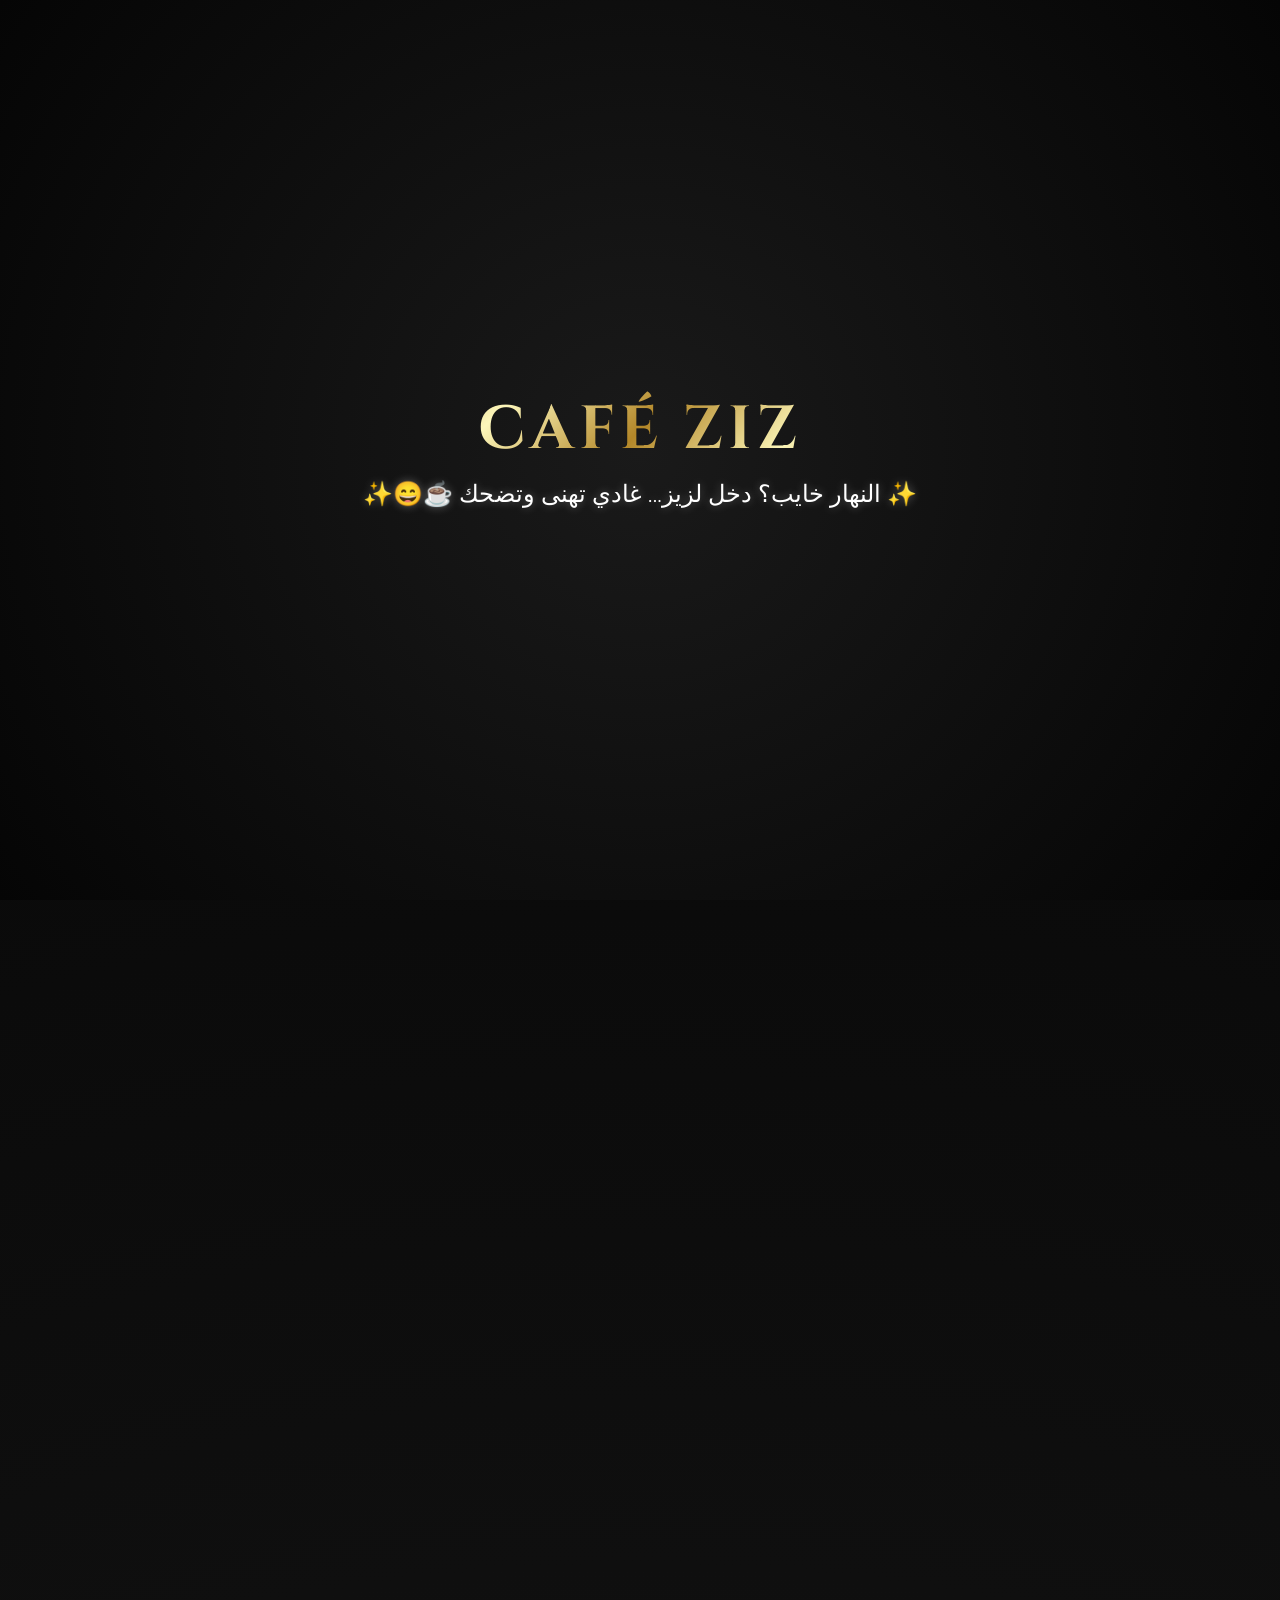
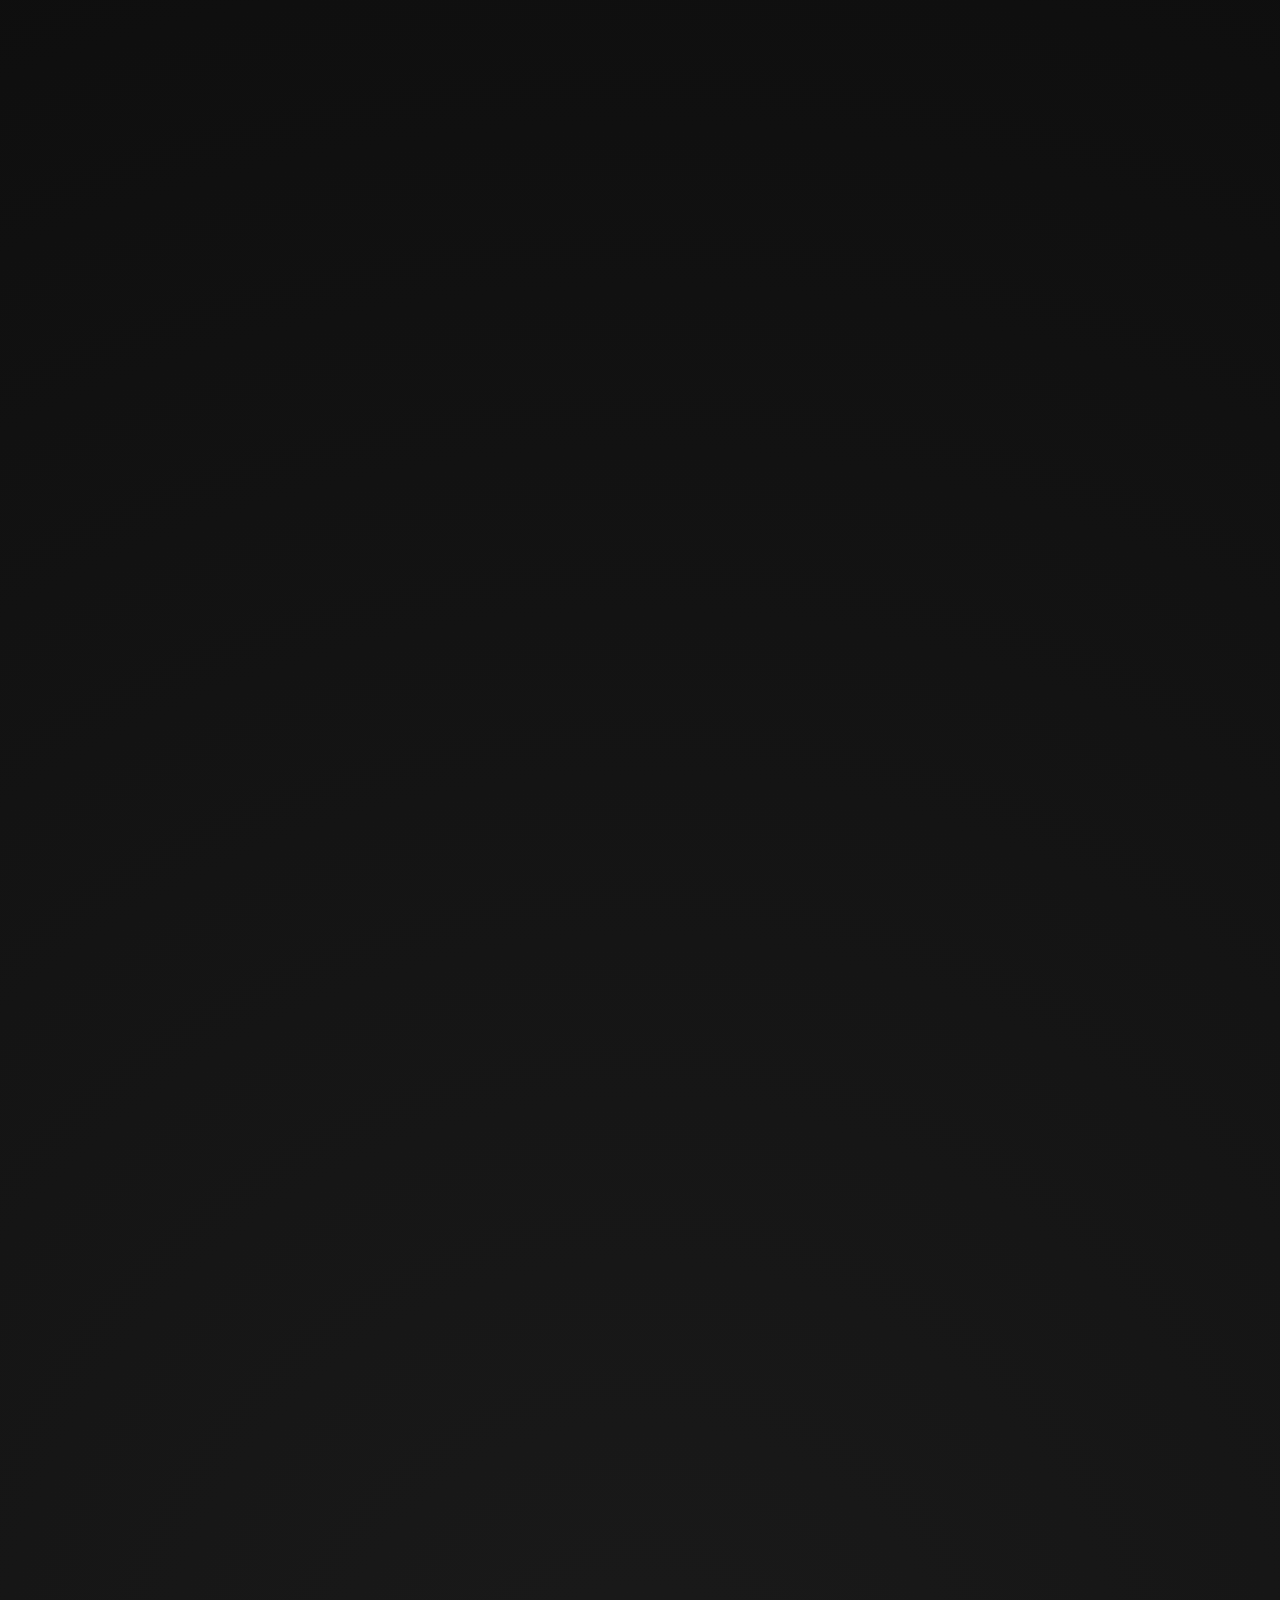
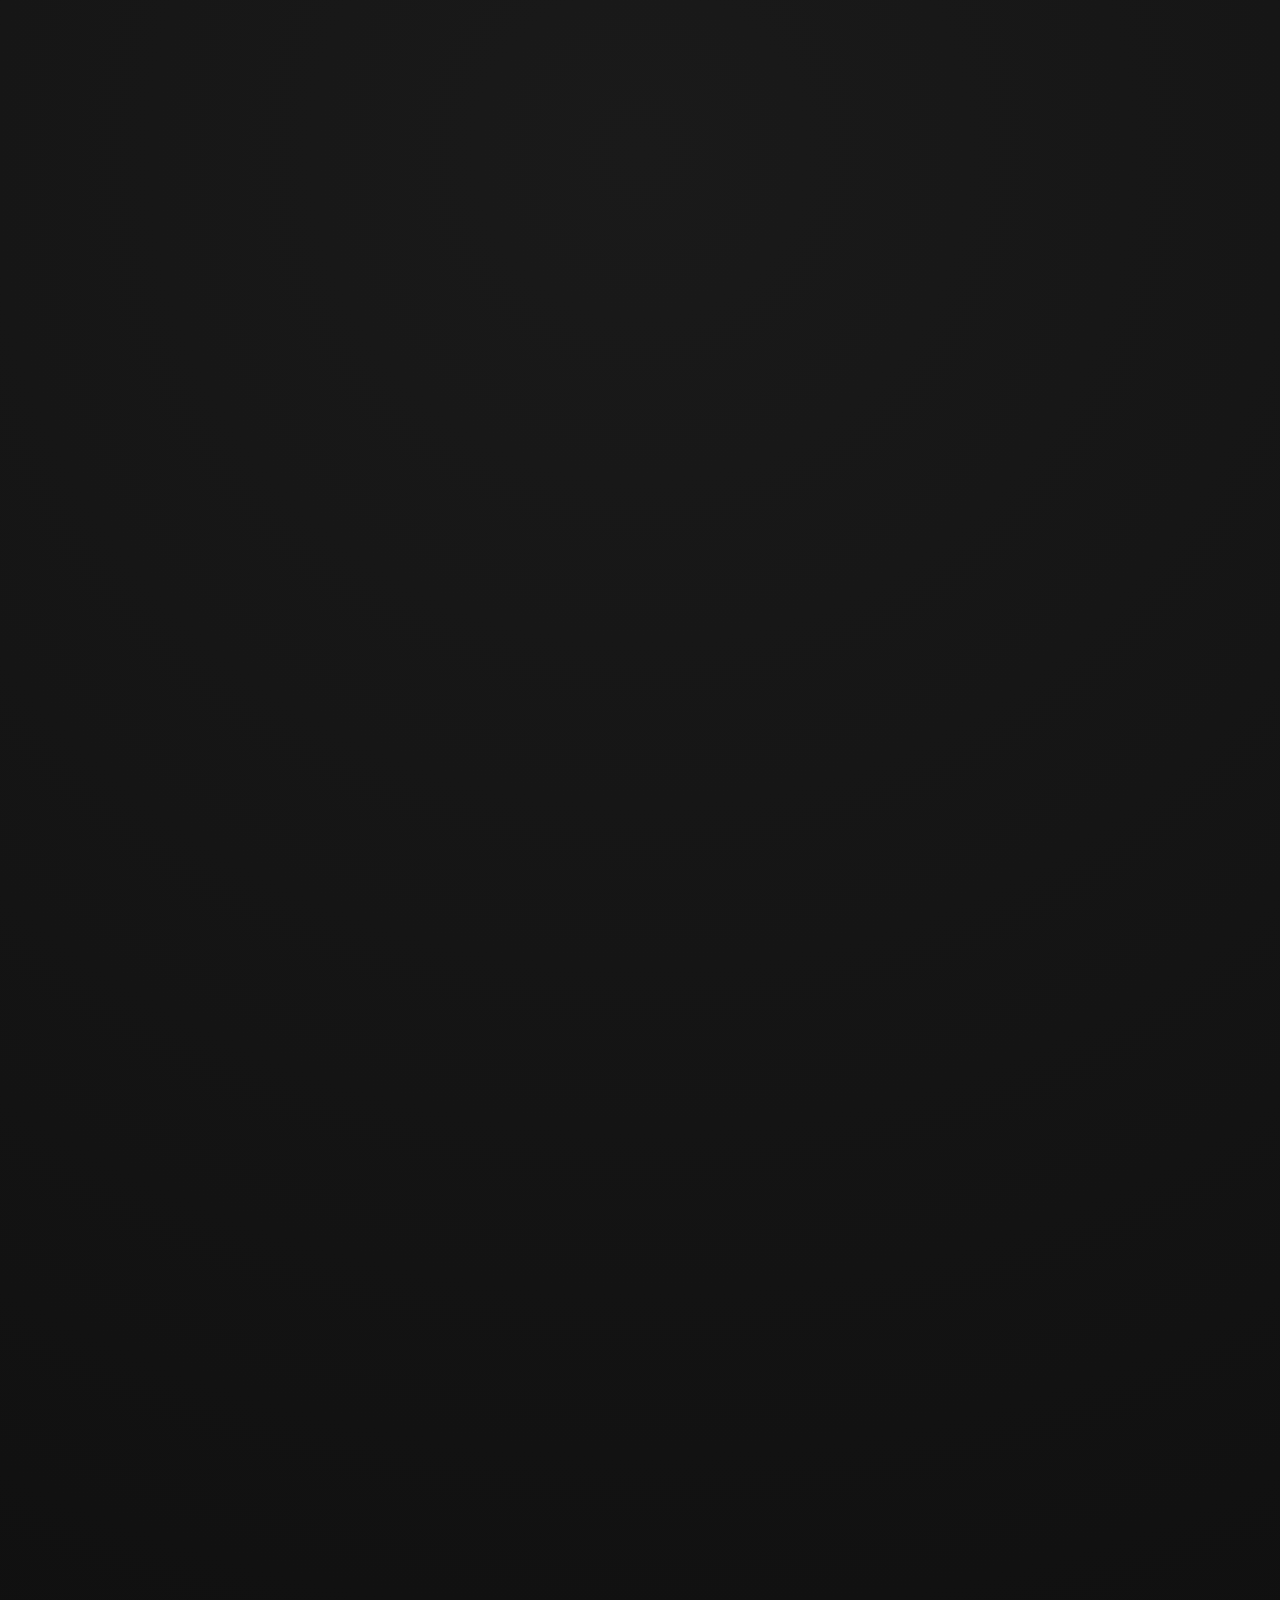
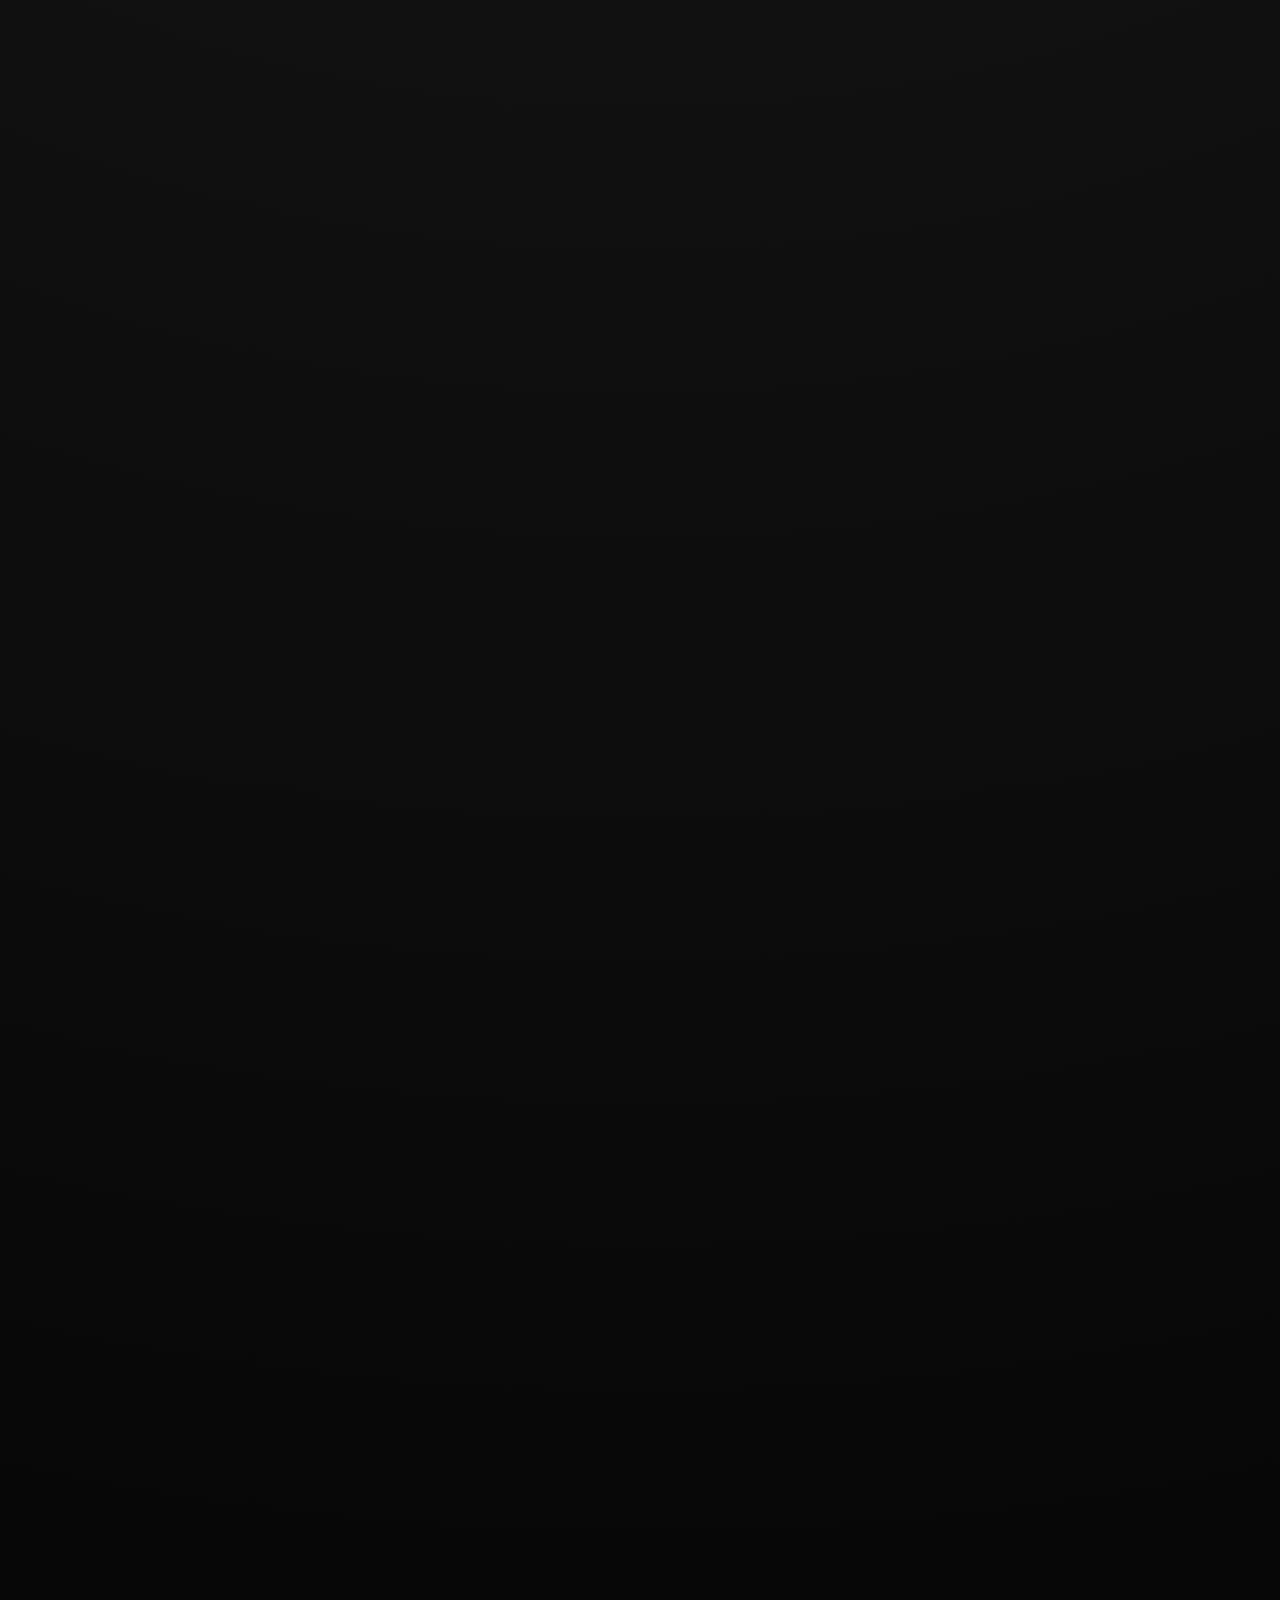
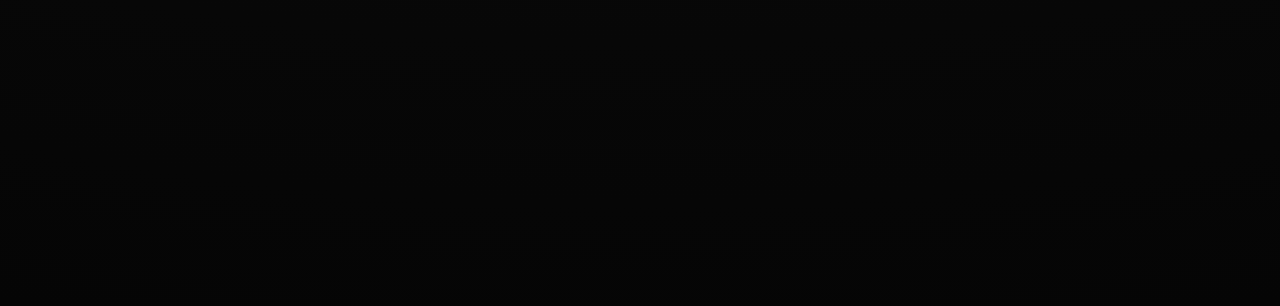
==== index.html @ 5f7c09d2 "Update index.html" ====
<!DOCTYPE html>
<html lang="fr">
<head>
    <meta charset="UTF-8">
    <meta name="viewport" content="width=device-width, initial-scale=1.0">
    <title>Menu Officiel - Café ZIZ</title>
    <!-- Fonts pour le côté luxe (Cinzel pour les titres, Montserrat pour le texte) -->
    <link href="https://fonts.googleapis.com/css2?family=Cinzel:wght@600;700&family=Montserrat:wght@300;400;500;600&display=swap" rel="stylesheet">
    <!-- Font Awesome pour les icônes -->
    <link rel="stylesheet" href="https://cdnjs.cloudflare.com/ajax/libs/font-awesome/6.4.0/css/all.min.css">
    <link rel="stylesheet" href="style.css">
</head>
<body>
    <!-- ÉCRAN DE CHARGEMENT -->
    <div id="loading-screen" class="loading-screen">
        <div style="text-align: center;">
            <h1 class="logo loading-logo">CAFÉ ZIZ</h1>
            <p class="loading-slogan">✨ النهار خايب؟ دخل لزيز… غادي تهنى وتضحك ☕😄✨</p>
        </div>
    </div>

    <div class="menu-wrapper" id="main-content" style="opacity: 0; transition: opacity 0.8s ease;">
        <!-- Cadre intérieur doré -->
        <div class="menu-border">

            <!-- SÉLECTEUR DE LANGUE -->
            <div class="lang-selector">
                <button class="lang-btn active" data-lang="fr">🇫🇷 Français</button>
                <button class="lang-btn" data-lang="ar">🇲🇦 العربية</button>
                <button class="lang-btn" data-lang="en">🇬🇧 English</button>
            </div>
            
            <!-- EN-TÊTE -->
            <header class="menu-header">
                <h1 class="logo">CAFÉ ZIZ</h1>
                <p class="subtitle" data-i18n="subtitle">Restaurant – Café – Terrasse</p>
                <p class="location"><i class="fas fa-map-marker-alt"></i> Azilal</p>
                <div class="separator-lg"></div>
            </header>


            <!-- CONTENU PRINCIPAL -->
            <!-- STICKY NAVIGATION BAR -->
            <nav class="sticky-nav">
                <ul class="nav-links">
                    <li><a href="#ftour" data-i18n="nav_ftour"><i class="fas fa-coffee"></i> Ftour</a></li>
                    <li><a href="#boissons" data-i18n="nav_boissons"><i class="fas fa-mug-hot"></i> Boissons</a></li>
                    <li><a href="#plats" data-i18n="nav_plats"><i class="fas fa-concierge-bell"></i> Plats</a></li>
                    <li><a href="#fastfood" data-i18n="nav_fastfood"><i class="fas fa-hamburger"></i> Fast Food</a></li>
                    <li><a href="#desserts" data-i18n="nav_desserts"><i class="fas fa-ice-cream"></i> Desserts</a></li>
                    <li class="nav-livraison">
                        <a href="#livraison" onclick="activateLivraisonMode(event)">
                            <i class="fas fa-motorcycle"></i> <span data-i18n="livraison">Livraison</span>
                            <span class="nav-gratuit-badge">GRATUIT</span>
                        </a>
                    </li>
                </ul>
            </nav>

            <!-- SECTION PETIT-DÉJEUNER (Ftour) -->
            <div id="ftour" class="ftour-section" style="padding-top: 60px; margin-top: -40px;">
                <h2 class="category-title main-cat"><i class="fas fa-coffee"></i> <span data-i18n="breakfast_title">LE PETIT-DÉJEUNER</span></h2>
                <div class="menu-content">
                    <div class="menu-column">
                        <div class="category">
                            <ul class="items">
                                <li style="display: block; padding: 10px 0; border-bottom: 1px solid rgba(255,255,255,0.05);">
                                    <div style="display: flex; justify-content: space-between; align-items: center; margin-bottom: 5px;">
                                        <h3 class="sub-cat" style="margin: 0; padding: 0; border: none;"><i class="fas fa-star" style="color: var(--gold-primary);"></i> <span class="item-name" data-i18n="ftor_ziz">Ftor ZIZ</span></h3>
                                        <span class="item-price" style="color: var(--gold-primary); font-weight: 700;">25 DH</span>
                                    </div>
                                    <p class="ftour-desc" data-i18n="ftor_ziz_desc" style="margin: 0; line-height: 1.4;">Pain • Œufs • Confiture • Miel • Amlou • Olives • Huile d'olive • Yaourt • Thé / Café</p>
                                </li>
                            </ul>
                        </div>
                        <div class="category">
                            <ul class="items">
                                <li style="display: block; padding: 10px 0; border-bottom: 1px solid rgba(255,255,255,0.05);">
                                    <div style="display: flex; justify-content: space-between; align-items: center; margin-bottom: 5px;">
                                        <h3 class="sub-cat" style="margin: 0; padding: 0; border: none;"><i class="fas fa-crown" style="color: #ff9800;"></i> <span class="item-name" data-i18n="ftor_royal">Ftor Royal</span></h3>
                                        <span class="item-price" style="color: var(--gold-primary); font-weight: 700;">42 DH</span>
                                    </div>
                                    <p class="ftour-desc" data-i18n="ftor_royal_desc" style="margin: 0; line-height: 1.4;">Khlii • Thé / Café • Omelette • Jben • Amlou • Huile • Dinde Fumée • Jus d'Orange • Miel • Eau minérale • Mkhmar / Baguette • Patisserie • Olives</p>
                                </li>
                            </ul>
                        </div>
                    </div>
                    <div class="menu-column">
                        <div class="category">
                            <h3 class="sub-cat"><i class="fas fa-egg"></i> <span data-i18n="omelettes">Omelettes</span></h3>
                            <ul class="items">
                                <li><span class="item-name" data-i18n="omelette_fromage">Omelette Fromage</span> <span class="small-desc" data-i18n="omelette_fromage_desc">(Oeuf + Fromage + Pain)</span></li>
                                <li><span class="item-name" data-i18n="omelette_thon">Omelette Thon</span> <span class="small-desc" data-i18n="omelette_thon_desc">(Oeuf + Thon + Fromage + Pain)</span></li>
                                <li><span class="item-name" data-i18n="omelette_mix">Omelette Mix</span> <span class="small-desc" data-i18n="omelette_mix_desc">(Oeuf + Fromage + Thon + Légumes)</span></li>
                                <li><span class="item-name" data-i18n="omelette_ziz">Omelette Ziz</span> <span class="small-desc" data-i18n="omelette_ziz_desc">(Oeuf + Fromage + Thon + Charcuterie)</span></li>
                                <li><span class="item-name" data-i18n="omelette_speciale">Omelette Spéciale</span> <span class="small-desc" data-i18n="omelette_speciale_desc">(... + Charcuterie + Légumes)</span></li>
                            </ul>
                        </div>
                    </div>
                </div>
            </div>


            <!-- SECTION BOISSONS (Mcharib) -->
            <div id="boissons" class="menu-content top-margin-border" style="padding-top: 60px; margin-top: -20px;">
                <!-- Les Jus f boite wahedha hit twal -->
                <div class="category" style="flex: 1; min-width: 300px;">
                    <h2 class="category-title"><i class="fas fa-glass-whiskey"></i> <span data-i18n="les_jus">LES JUS</span></h2>
                    <ul class="items" style="display: grid; grid-template-columns: repeat(auto-fit, minmax(280px, 1fr)); gap: 10px 40px;">
                        <li><span class="item-name" data-i18n="jus_ananas">Jus d'Ananas</span><span class="dots"></span><span class="item-price">23 DH</span></li>
                        <li><span class="item-name" data-i18n="jus_fraise">Jus de fraise</span><span class="dots"></span><span class="item-price">23 DH</span></li>
                        <li><span class="item-name" data-i18n="jus_mangue">Jus de mangue</span><span class="dots"></span><span class="item-price">23 DH</span></li>
                        <li><span class="item-name" data-i18n="jus_citron">Jus de citron</span><span class="dots"></span><span class="item-price">20 DH</span></li>
                        <li><span class="item-name" data-i18n="jus_peche">Jus de pêche</span><span class="dots"></span><span class="item-price">23 DH</span></li>
                        <li><span class="item-name" data-i18n="jus_kiwi">Jus de kiwi</span><span class="dots"></span><span class="item-price">23 DH</span></li>
                        <li><span class="item-name" data-i18n="jus_orange">Jus d'orange</span><span class="dots"></span><span class="item-price">15 DH</span></li>
                        <li><span class="item-name" data-i18n="jus_pomme">Jus de pomme</span><span class="dots"></span><span class="item-price">13 DH</span></li>
                        <li><span class="item-name" data-i18n="jus_banane">Jus de banane</span><span class="dots"></span><span class="item-price">13 DH</span></li>
                        <li><span class="item-name" data-i18n="jus_avocat">Jus d'avocat</span><span class="dots"></span><span class="item-price">18 DH</span></li>
                        <li><span class="item-name" data-i18n="panache">Panaché</span><span class="dots"></span><span class="item-price">23 DH</span></li>
                        <li><span class="item-name" data-i18n="jus_mojito">Jus mojito</span><span class="dots"></span><span class="item-price">20 DH</span></li>
                        <li><span class="item-name" data-i18n="jus_carotte">Jus de carotte</span><span class="dots"></span><span class="item-price">13 DH</span></li>
                    </ul>
                </div>
            </div>

            <div class="menu-content top-margin">
                <div class="category" style="flex: 1;">
                    <h2 class="category-title"><i class="fas fa-mug-hot"></i> <span data-i18n="boissons_chaudes">BOISSONS CHAUDES</span></h2>
                    <ul class="items">
                        <li><span class="item-name" data-i18n="espresso">Espresso</span><span class="dots"></span><span class="item-price">10 DH</span></li>
                        <li><span class="item-name" data-i18n="cappuccino">Cappuccino</span><span class="dots"></span><span class="item-price">10 DH</span></li>
                        <li><span class="item-name" data-i18n="cafe_nes_nes">Café nes nes</span><span class="dots"></span><span class="item-price">10 DH</span></li>
                        <li><span class="item-name" data-i18n="espresso_au_lait">Espresso au lait</span><span class="dots"></span><span class="item-price">10 DH</span></li>
                        <li><span class="item-name" data-i18n="cafe_noir">Café noir</span><span class="dots"></span><span class="item-price">10 DH</span></li>
                        <li><span class="item-name" data-i18n="cafe_creme">Café crème</span><span class="dots"></span><span class="item-price">10 DH</span></li>
                        <li><span class="item-name" data-i18n="chocolat_chaud">Chocolat chaud</span><span class="dots"></span><span class="item-price">10 DH</span></li>
                    </ul>
                </div>
                <div class="category" style="flex: 1;">
                    <h2 class="category-title"><i class="fas fa-snowflake"></i> <span data-i18n="boissons_froid">BOISSONS FROID</span></h2>
                    <ul class="items">
                        <li><span class="item-name" data-i18n="red_bull">Red bull</span><span class="dots"></span><span class="item-price">22 DH</span></li>
                        <li><span class="item-name" data-i18n="eau_minerale_33cl">Eau minérale 33cl</span><span class="dots"></span><span class="item-price">3 DH</span></li>
                        <li><span class="item-name" data-i18n="soda">Soda</span><span class="dots"></span><span class="item-price">12 DH</span></li>
                        <li><span class="item-name" data-i18n="eau_minerale_05l">Eau minérale 0.5L</span><span class="dots"></span><span class="item-price">7 DH</span></li>
                        <li><span class="item-name" data-i18n="eau_minerale_15l">Eau minérale 1.5L</span><span class="dots"></span><span class="item-price">10 DH</span></li>
                    </ul>
                </div>
            </div>

            <!-- SECTION PLAT ET TRADITION (Tajine / Couscous / Plat) -->
            <div id="plats" class="menu-content flex-three-col top-margin-border" style="padding-top: 60px; margin-top: -20px;">
                <div class="category small-cat">
                     <h2 class="category-title"><i class="fas fa-utensils"></i> <span data-i18n="plat">PLAT</span></h2>
                     <ul class="items">
                         <li><span class="item-name" data-i18n="brochette_dinde">Brochette dinde</span><span class="dots"></span><span class="item-price">45 DH</span></li>
                         <li><span class="item-name" data-i18n="viande_hachee">Viande hachée</span><span class="dots"></span><span class="item-price">50 DH</span></li>
                         <li><span class="item-name" data-i18n="mix">Mix</span><span class="dots"></span><span class="item-price">60 DH</span></li>
                         <li><span class="item-name">ZIZ</span><span class="dots"></span><span class="item-price">60 DH</span></li>
                         <li><span class="item-name" data-i18n="emince_poulet">Emincé de poulet</span><span class="dots"></span><span class="item-price">40 DH</span></li>
                         <li><span class="item-name" data-i18n="escalope">Escalope</span><span class="dots"></span><span class="item-price">70 DH</span></li>
                     </ul>
                </div>
                
                <div class="category small-cat">
                    <h2 class="category-title"><i class="fas fa-bowl-food"></i> <span data-i18n="couscous">COUSCOUS</span> <i class="fas fa-mosque" style="font-size: 0.9em; margin-left: 10px; opacity: 0.85;"></i></h2>
                    <p class="couscous-info"><strong data-i18n="couscous_info">COUSCOUS :</strong> <span data-i18n="couscous_desc">Le Spécial du</span> <strong style="color: #fff;" data-i18n="vendredi">Vendredi</strong></p>
                    <ul class="items list-margin">
                        <li><span class="item-name" data-i18n="couscous_poulet">Couscous poulet</span><span class="dots"></span><span class="item-price">30 DH</span></li>
                        <li><span class="item-name" data-i18n="couscous_viande">Couscous viande</span><span class="dots"></span><span class="item-price">45 DH</span></li>
                        <li><span class="item-name" data-i18n="couscous_tfaya">Couscous tfaya</span><span class="dots"></span><span class="item-price">45 DH</span></li>
                        <li><span class="item-name" data-i18n="couscous_mix">Couscous mix</span><span class="dots"></span><span class="item-price">50 DH</span></li>
                        <li style="color: var(--gold-light); font-weight: 500;"><i class="fas fa-glass-water" style="color: #fff; margin-right: 5px;"></i> <span class="item-name" data-i18n="lben">Lben</span> 🥛 <span class="dots"></span><span class="item-price">0 DH</span></li>
                    </ul>
                </div>

                <div class="menu-column">
                    <!-- SALADES -->
                    <div class="category small-cat">
                        <h2 class="category-title"><i class="fas fa-leaf"></i> <span data-i18n="salade">SALADE</span></h2>
                        <ul class="items">
                            <li><span class="item-name" data-i18n="marocaine">Marocaine</span><span class="dots"></span><span class="item-price">20 DH</span></li>
                            <li><span class="item-name" data-i18n="american">Américan</span><span class="dots"></span><span class="item-price">35 DH</span></li>
                            <li><span class="item-name">ZIZ</span><span class="dots"></span><span class="item-price">40 DH</span></li>
                            <li><span class="item-name" data-i18n="micsican">Micsican</span><span class="dots"></span><span class="item-price">40 DH</span></li>
                            <li><span class="item-name" data-i18n="sizar">Sizar</span><span class="dots"></span><span class="item-price">50 DH</span></li>
                        </ul>
                    </div>
                </div>
            </div>

            <!-- SECTION DU MILIEU (FAST FOOD) -->
            <div id="fastfood" class="menu-content top-margin" style="padding-top: 60px; margin-top: -40px;">
                
                <!-- COLONNE 1 -->
                <div class="menu-column">
                    <!-- PANINI -->
                    <div class="category">
                        <h2 class="category-title"><i class="fas fa-bread-slice"></i> <span data-i18n="panini">PANINI</span></h2>
                        <ul class="items">
                            <li><span class="item-name" data-i18n="dinde">Dinde</span><span class="dots"></span><span class="item-price">18 DH</span></li>
                            <li><span class="item-name" data-i18n="viande_hachee">Viande hachée</span><span class="dots"></span><span class="item-price">20 DH</span></li>
                            <li><span class="item-name" data-i18n="mix">Mix</span><span class="dots"></span><span class="item-price">22 DH</span></li>
                            <li><span class="item-name" data-i18n="royal">Royal</span><span class="dots"></span><span class="item-price">24 DH</span></li>
                            <li><span class="item-name">ZIZ</span><span class="dots"></span><span class="item-price">24 DH</span></li>
                            <li><span class="item-name" data-i18n="fruit_de_mer">Fruit de mer</span><span class="dots"></span><span class="item-price">25 DH</span></li>
                        </ul>
                    </div>

                    <!-- SANDWICH -->
                    <div class="category">
                        <h2 class="category-title"><i class="fas fa-hotdog"></i> <span data-i18n="sandwich">SANDWICH</span></h2>
                        <ul class="items">
                            <li><span class="item-name" data-i18n="dinde">Dinde</span><span class="dots"></span><span class="item-price">18 DH</span></li>
                            <li><span class="item-name" data-i18n="viande_hachee">Viande hachée</span><span class="dots"></span><span class="item-price">20 DH</span></li>
                            <li><span class="item-name" data-i18n="mix">Mix</span><span class="dots"></span><span class="item-price">22 DH</span></li>
                            <li><span class="item-name">ZIZ</span><span class="dots"></span><span class="item-price">24 DH</span></li>
                            <li><span class="item-name" data-i18n="fruit_de_mer">Fruit de mer</span><span class="dots"></span><span class="item-price">25 DH</span></li>
                            <li><span class="item-name" data-i18n="royal">Royal</span><span class="dots"></span><span class="item-price">25 DH</span></li>
                        </ul>
                    </div>
                </div>

                <!-- COLONNE 2 -->
                <div class="menu-column">
                    <!-- TACOS -->
                    <div class="category">
                        <h2 class="category-title"><i class="fas fa-utensils"></i> <span data-i18n="tacos">TACOS</span></h2>
                        <ul class="items">
                            <li><span class="item-name" data-i18n="viande_hachee">Viande hachée</span><span class="dots"></span><span class="item-price">35 DH</span></li>
                            <li><span class="item-name" data-i18n="dinde">Dinde</span><span class="dots"></span><span class="item-price">32 DH</span></li>
                            <li><span class="item-name" data-i18n="mix">Mix</span><span class="dots"></span><span class="item-price">40 DH</span></li>
                            <li><span class="item-name" data-i18n="royal">Royal</span><span class="dots"></span><span class="item-price">42 DH</span></li>
                            <li><span class="item-name">ZIZ</span><span class="dots"></span><span class="item-price">40 DH</span></li>
                            <li><span class="item-name" data-i18n="fruit_de_mer">Fruit de mer</span><span class="dots"></span><span class="item-price">40 DH</span></li>
                            <li><span class="item-name" data-i18n="kabda">Kabda</span><span class="dots"></span><span class="item-price">35 DH</span></li>
                            <li><span class="item-name" data-i18n="cordon_bleu">Cordon bleu</span><span class="dots"></span><span class="item-price">35 DH</span></li>
                        </ul>
                    </div>

                    <!-- BURGER -->
                    <div class="category">
                        <h2 class="category-title"><i class="fas fa-hamburger"></i> <span data-i18n="burger">BURGER</span></h2>
                        <ul class="items">
                            <li><span class="item-name" data-i18n="chicken">Chicken</span><span class="dots"></span><span class="item-price">30 DH</span></li>
                            <li><span class="item-name" data-i18n="american">Américan</span><span class="dots"></span><span class="item-price">34 DH</span></li>
                            <li><span class="item-name" data-i18n="cheeseburger">Cheeseburger</span><span class="dots"></span><span class="item-price">35 DH</span></li>
                            <li><span class="item-name">ZIZ</span><span class="dots"></span><span class="item-price">35 DH</span></li>
                            <li><span class="item-name" data-i18n="mix">Mix</span><span class="dots"></span><span class="item-price">40 DH</span></li>
                            <li><span class="item-name" data-i18n="royal">Royal</span><span class="dots"></span><span class="item-price">40 DH</span></li>
                        </ul>
                    </div>
                </div>

                <!-- COLONNE 3 -->
                <div class="menu-column">
                    <!-- PIZZA -->
                    <div class="category">
                        <h2 class="category-title"><i class="fas fa-pizza-slice"></i> <span data-i18n="pizza">PIZZA</span></h2>
                        <ul class="items">
                            <li><span class="item-name" data-i18n="margarita">Margarita</span><span class="dots"></span><span class="item-price">35 DH</span></li>
                            <li><span class="item-name" data-i18n="fromages_4">4 Fromages</span><span class="dots"></span><span class="item-price">35 DH</span></li>
                            <li><span class="item-name" data-i18n="dinde_fume">Dinde fumé</span><span class="dots"></span><span class="item-price">35 DH</span></li>
                            <li><span class="item-name" data-i18n="viande_hachee">Viande hachée</span><span class="dots"></span><span class="item-price">40 DH</span></li>
                            <li><span class="item-name" data-i18n="dinde">Dinde</span><span class="dots"></span><span class="item-price">35 DH</span></li>
                            <li><span class="item-name" data-i18n="mix">Mix</span><span class="dots"></span><span class="item-price">40 DH</span></li>
                            <li><span class="item-name" data-i18n="thon">Thon</span><span class="dots"></span><span class="item-price">35 DH</span></li>
                            <li><span class="item-name" data-i18n="saison_4">4 Saison</span><span class="dots"></span><span class="item-price">40 DH</span></li>
                            <li><span class="item-name">ZIZ</span><span class="dots"></span><span class="item-price">40 DH</span></li>
                            <li><span class="item-name" data-i18n="calzone">Calzone</span><span class="dots"></span><span class="item-price">35 DH</span></li>
                            <li><span class="item-name" data-i18n="fruit_de_mer">Fruit de mer</span><span class="dots"></span><span class="item-price">40 DH</span></li>
                        </ul>
                    </div>

                    <!-- FOUR & SNACK -->
                    <div class="category">
                        <h2 class="category-title"><i class="fas fa-bacon"></i> <span data-i18n="four_snack">FOUR & SNACK</span></h2>
                        <ul class="items">
                            <li><span class="item-name">Pastichio ZIZ</span><span class="dots"></span><span class="item-price">45 DH</span></li>
                            <li><span class="item-name" data-i18n="gratin_royal">Gratin Royal / Ziz</span><span class="dots"></span><span class="item-price">40 DH</span></li>
                        </ul>
                    </div>
                </div>
            </div>

            <!-- SECTION DESSERTS (LES GLACES) -->
            <div id="desserts" class="menu-content top-margin-border" style="padding-top: 60px; margin-top: -20px;">
                <div class="category" style="flex: 1; text-align: center;">
                    <h2 class="category-title"><i class="fas fa-ice-cream"></i> <span data-i18n="glaces">LES GLACES</span></h2>
                    <ul class="items no-price" style="display: flex; justify-content: center; gap: 30px; margin-top: 15px; list-style: none;">
                        <li data-i18n="fraise">Fraise</li>
                        <li data-i18n="nougat">Nougat</li>
                        <li data-i18n="chocolat">Chocolat</li>
                        <li data-i18n="pistache">Pistache</li>
                        <li data-i18n="vanille">Vanille</li>
                    </ul>
                    <p class="glace-price" style="margin-top: 20px; font-size: 1.4rem; color: var(--gold-primary); font-family: 'Cinzel', serif;">
                        <span data-i18n="la_boule">3 Boules :</span> <span class="price-hl">20 DH</span>
                    </p>
                    <p class="glace-price" style="margin-top: 5px; font-size: 1.2rem; color: var(--gold-light); font-family: 'Cinzel', serif;">
                        <span data-i18n="mix">Mix</span><span class="dots"></span><span class="item-price">25 DH</span>
                    </p>
                </div>
            </div>

            <!-- SECTION LIVRAISON GRATUITE -->
            <div id="livraison" class="livraison-section">
                <div class="livraison-inner">
                    <div class="livraison-badge-top">🆓 LIVRAISON GRATUITE</div>
                    <h2 class="livraison-title"><i class="fas fa-motorcycle"></i> Livraison à Domicile</h2>
                    <p class="livraison-subtitle">Commandez depuis chez vous – on livre <strong>GRATUITEMENT</strong> ! 🛵✨</p>

                    <!-- FORMULAIRE COMMANDE -->
                    <div class="order-form-container">
                        <div class="order-form-title"><i class="fas fa-clipboard-list"></i> Passez votre commande</div>
                        <form id="orderForm" class="order-form" onsubmit="sendOrder(event)">
                            <div class="form-group">
                                <label><i class="fas fa-user"></i> Votre Nom</label>
                                <input type="text" id="clientName" placeholder="Ex: Mohammed..." required>
                            </div>
                            <div class="form-group">
                                <label><i class="fas fa-phone"></i> Numéro de téléphone</label>
                                <input type="tel" id="clientPhone" placeholder="Ex: 06XXXXXXXX" required>
                            </div>
                            <div class="form-group">
                                <label><i class="fas fa-map-marker-alt"></i> Adresse de livraison</label>
                                <input type="text" id="clientAddress" placeholder="Ex: Quartier, Rue..." required>
                            </div>
                            <div class="form-group">
                                <label><i class="fas fa-utensils"></i> Votre commande</label>
                                <textarea id="clientOrder" rows="4" placeholder="Ex: 1 Burger ZIZ + 1 Jus d'orange + 1 Pizza Mix..." required></textarea>
                            </div>
                            <button type="submit" class="livraison-whatsapp form-submit-btn">
                                <i class="fab fa-whatsapp"></i> Envoyer sur WhatsApp
                            </button>
                        </form>
                    </div>

                    <p class="livraison-note">📞 On vous contacte pour confirmer – livraison GRATUITE !</p>
                </div>
            </div>

            <!-- SECTION À PROPOS -->
            <div class="about-section">
                <div class="about-content">
                    <h3 class="about-title"><i class="fas fa-star"></i> <span data-i18n="about_title">Mieux nous connaître</span></h3>
                    <p class="about-text" data-i18n="about_text" data-i18n-html="true"><strong>Café ZIZ</strong> est l'un des restaurants et cafés les plus réputés à <strong>Azilal</strong>, connu pour la qualité de ses plats et son service raffiné 👑.</p>
                    
                    <div class="about-features">
                        <h4 data-i18n="about_features_title">⭐ Ce qui distingue Café ZIZ :</h4>
                        <ul>
                            <li><i class="fas fa-check-circle"></i> <span data-i18n="feature_1">Produits frais & Haute qualité</span></li>
                            <li><i class="fas fa-check-circle"></i> <span data-i18n="feature_2">Prix accessibles à tous</span></li>
                            <li><i class="fas fa-check-circle"></i> <span data-i18n="feature_3">Espace agréable et confortable</span></li>
                            <li><i class="fas fa-check-circle"></i> <span data-i18n="feature_4">Service rapide et respectueux</span></li>
                            <li><i class="fas fa-check-circle"></i> <span data-i18n="feature_5">Idéal pour familles et jeunes</span></li>
                        </ul>
                    </div>

                    <div class="about-vision">
                        <h4 data-i18n="about_vision_title">🎯 Notre Objectif :</h4>
                        <p data-i18n="about_vision_text" data-i18n-html="true">Offrir une expérience exceptionnelle alliant :<br><strong>Goût – Qualité – Confort – Confiance</strong></p>
                    </div>

                    <div style="margin-top: 35px; text-align: center;">
                        <a href="galerie.html" class="btn-gallery"><i class="fas fa-camera-retro"></i> <span data-i18n="gallery_btn">Voir la Galerie Photos</span></a>
                    </div>
                </div>
            </div>

            <!-- SECTION VIDÉO -->
            <div class="video-section">
                <div class="video-header">
                    <h3 class="video-title"><i class="fas fa-play-circle" style="color: var(--gold-primary); margin-right: 10px;"></i> <span data-i18n="video_title">Découvrez Café ZIZ</span></h3>
                    <p class="video-desc" data-i18n="video_desc">Plongez dans l'ambiance unique de notre espace.</p>
                </div>
                
                <div class="video-container">
                    <video controls width="100%" poster="logo.png" style="border: 2px solid var(--gold-dark); border-radius: 8px; box-shadow: 0 10px 20px rgba(0, 0, 0, 0.5);">
                        <source src="Realistic_drone_shot_extended_5b89e298a0.mp4" type="video/mp4">
                        Votre navigateur ne supporte pas la balise vidéo.
                    </video>
                </div>
            </div>

            <!-- SECTION GOOGLE MAPS & AVIS -->
            <div class="maps-section">
                <div class="maps-header">
                    <h3 class="maps-title"><i class="fas fa-map-marked-alt"></i> <span data-i18n="maps_title">Notre Localisation</span></h3>
                    <div class="stars-rating">
                        <i class="fas fa-star"></i>
                        <i class="fas fa-star"></i>
                        <i class="fas fa-star"></i>
                        <i class="fas fa-star"></i>
                        <i class="fas fa-star"></i>
                        <span class="rating-text">5.0</span>
                    </div>
                    <li class="nav-livraison">
                        <a href="#livraison" onclick="activateLivraisonMode(event)">
                            <i class="fas fa-motorcycle"></i> <span data-i18n="livraison">Livraison</span>
                            <span class="nav-gratuit-badge">GRATUIT</span>
                        </a>
                    </li>
                    <p class="maps-desc" data-i18n="maps_desc">Café & Restaurant Ziz, La meilleure adresse à Azilal.</p>
                </div>
                
                <div class="maps-container">
                    <iframe src="https://www.google.com/maps/embed?pb=!1m18!1m12!1m3!1d3372.58988691509!2d-6.5865355!3d31.9520502!2m3!1f0!2f0!3f0!3m2!1i1024!2i768!4f13.1!3m3!1m2!1s0x100ab1437ac4fbe9%3A0xb3ad29bf5b144e57!2sCaf%C3%A9%20%26%20Restaurant%20Ziz!5e0!3m2!1sfr!2sma!4v1700000000000!5m2!1sfr!2sma" width="100%" height="250" style="border:0;" allowfullscreen="" loading="lazy" referrerpolicy="no-referrer-when-downgrade"></iframe>
                </div>
            </div>

            <!-- PIED DE MENU -->
            <footer class="menu-footer">
                <div class="slogan-container">
                    <p class="slogan" data-i18n="slogan">Qualité – Goût – Service</p>
                    <div class="socials">
                        <a href="https://web.facebook.com/zizazlal/" target="_blank" title="Facebook Café ZIZ"><i class="fab fa-facebook-f"></i></a>
                        <a href="https://www.instagram.com/station_restaurant_ziz/" target="_blank" title="Instagram Café ZIZ"><i class="fab fa-instagram"></i></a>
                    </div>
                </div>
                
                <div class="qr-container" style="display: flex; gap: 40px; text-align: center;">
                    <div class="qr-item">
                        <img src="https://api.qrserver.com/v1/create-qr-code/?size=120x120&data=https://web.facebook.com/zizazlal/&color=BF953F&bgcolor=060606" alt="QR Code Facebook" class="qr-code">
                        <p class="qr-text" style="text-align: center; margin-top: 8px;"><i class="fab fa-facebook-f" style="color: var(--gold-primary);"></i> Rejoignez-nous<br>sur Facebook</p>
                    </div>
                    <div class="qr-item">
                        <img src="https://api.qrserver.com/v1/create-qr-code/?size=120x120&data=https://www.instagram.com/station_restaurant_ziz/&color=BF953F&bgcolor=060606" alt="QR Code Instagram" class="qr-code">
                        <p class="qr-text" style="text-align: center; margin-top: 8px;"><i class="fab fa-instagram" style="color: var(--gold-primary);"></i> Suivez-nous<br>sur Instagram</p>
                    </div>
                </div>
            </footer>
            
        </div>
    </div>

    <!-- 🛒 PANIER FLOTTANT -->
    <div id="cart-fab" onclick="toggleCart()" title="Mon Panier">
        <i class="fas fa-shopping-cart"></i>
        <span id="cart-badge" style="display:none;">0</span>
    </div>

    <div id="cart-panel">
        <div class="cart-panel-header">
            <h3><i class="fas fa-shopping-cart"></i> Mon Panier</h3>
            <button class="cart-close-btn" onclick="toggleCart()"><i class="fas fa-times"></i></button>
        </div>
        <div id="cart-list">
            <p class="cart-empty">Panier vide 🛒</p>
        </div>
        <div class="cart-panel-footer">
            <div class="cart-total-row">
                <span>TOTAL</span>
                <span id="cart-total-price">0 DH</span>
            </div>
            <button class="cart-order-btn" onclick="goToOrder()">
                <i class="fab fa-whatsapp"></i> Commander via WhatsApp
            </button>
            <button class="cart-clear-btn" onclick="clearCart()">
                <i class="fas fa-trash"></i> Vider le panier
            </button>
        </div>
    </div>

    <!-- BOUTON WHATSAPP FLOTTANT -->
    <a href="https://wa.me/212607350118" class="whatsapp-float" target="_blank" title="Contactez-nous sur WhatsApp">
        <i class="fab fa-whatsapp"></i>
    </a>

    <script>
        // Loading Screen Animation
        window.addEventListener('load', () => {
            setTimeout(() => {
                const loadingScreen = document.getElementById('loading-screen');
                const mainContent = document.getElementById('main-content');
                
                loadingScreen.classList.add('hidden');
                
                setTimeout(() => {
                    loadingScreen.style.display = 'none';
                    mainContent.style.opacity = '1';
                }, 800);
            }, 2000);
        });

        // ===== FONCTION ENVOI COMMANDE WHATSAPP =====
        // ===== FONCTION VOCALE BIENVENUE =====
        function speakWelcome(onComplete) {
            try {
                // 1. Son de notification (Ding)
                const ctx = new (window.AudioContext || window.webkitAudioContext)();
                if (ctx.state === 'suspended') ctx.resume();
                const osc = ctx.createOscillator();
                const g = ctx.createGain();
                osc.connect(g);
                g.connect(ctx.destination);
                osc.type = 'sine';
                osc.frequency.setValueAtTime(523.25, ctx.currentTime);
                osc.frequency.exponentialRampToValueAtTime(880, ctx.currentTime + 0.1);
                g.gain.setValueAtTime(0, ctx.currentTime);
                g.gain.linearRampToValueAtTime(0.15, ctx.currentTime + 0.05);
                g.gain.linearRampToValueAtTime(0, ctx.currentTime + 0.4);
                osc.start();
                osc.stop(ctx.currentTime + 0.4);
            } catch(e) {}

            // 2. Synthèse vocale
            if (!('speechSynthesis' in window)) {
                if (onComplete) onComplete();
                return;
            }
            window.speechSynthesis.cancel();
            
            setTimeout(() => {
                const voices = window.speechSynthesis.getVoices();

                // --- UTTERANCE 1: DARIJA ---
                const msgArD = new SpeechSynthesisUtterance();
                msgArD.text = "مَرْحْبَا بِيكُمْ عَنْدْ زِيزْ كُلْ يُومْ"; 
                msgArD.lang = 'ar-SA';
                let voiceArD = voices.find(v => v.lang.includes('ar-MA')) || 
                               voices.find(v => (v.lang.includes('ar') && v.name.toLowerCase().includes('female'))) ||
                               voices.find(v => v.lang.includes('ar'));
                if (voiceArD) msgArD.voice = voiceArD;
                msgArD.rate = 0.8;
                msgArD.pitch = 1.1;

                // --- UTTERANCE 2: ARABIC FUSHA ---
                const msgArF = new SpeechSynthesisUtterance();
                msgArF.text = "أهلاً بكم في مقهى زيز، نحن في خدمتكم كل يوم"; 
                msgArF.lang = 'ar-SA';
                if (voiceArD) msgArF.voice = voiceArD;
                msgArF.rate = 0.85;
                msgArF.pitch = 1.0;

                // --- UTTERANCE 3: FRENCH ---
                const msgFr = new SpeechSynthesisUtterance();
                msgFr.text = "Bienvenue chez Café Ziz, à votre service chaque jour."; 
                msgFr.lang = 'fr-FR';
                let voiceFr = voices.find(v => (v.lang.includes('fr') && v.name.toLowerCase().includes('female'))) || 
                               voices.find(v => v.lang.includes('fr'));
                if (voiceFr) msgFr.voice = voiceFr;
                msgFr.rate = 0.9;
                msgFr.pitch = 1.0;

                // Play sequentially
                msgArD.onend = () => {
                    setTimeout(() => window.speechSynthesis.speak(msgArF), 250);
                };
                msgArF.onend = () => {
                    setTimeout(() => window.speechSynthesis.speak(msgFr), 250);
                };
                
                // Final callback
                msgFr.onend = () => {
                    if (onComplete) onComplete();
                };

                // Fallback safe if speech synthesis fails to start or gets stuck
                const fallbackTimeout = setTimeout(() => {
                    if (onComplete) {
                        onComplete();
                        onComplete = null; // Prevent double call
                    }
                }, 8000); // 8 seconds safety

                const originalOnEnd = msgFr.onend;
                msgFr.onend = () => {
                    clearTimeout(fallbackTimeout);
                    if (onComplete) {
                        onComplete();
                        onComplete = null;
                    }
                };

                window.speechSynthesis.speak(msgArD);
            }, 150);
        }

        function sendOrder(e) {
            e.preventDefault();
            const nom     = document.getElementById('clientName').value.trim();
            const tel     = document.getElementById('clientPhone').value.trim();
            const adresse = document.getElementById('clientAddress').value.trim();
            const commande = document.getElementById('clientOrder').value.trim();

            const message =
                `🏪 COMMANDE - CAFÉ ZIZ
━━━━━━━━━━━━━━━━
👤 Nom: ${nom}
📞 Tel: ${tel}
📍 Adresse: ${adresse}
━━━━━━━━━━━━━━━━
🛒 Commande:
${commande}
━━━━━━━━━━━━━━━━
🚛 Livraison GRATUITE ✓`;

            const url = https://wa.me/212607350118?text=${encodeURIComponent(message)};
            
            // On joue l'audio d'abord, o mnin i-tsala i-siftna l WhatsApp
            speakWelcome(() => {
                window.location.href = url;
            });
        }
    </script>
    <script src="translate.js"></script>
    <script src="cart.js"></script>
    <script>
        // Préchauffer les voix pour le message vocal
        if ('speechSynthesis' in window) {
            window.speechSynthesis.getVoices();
        }
    </script>
</body>
</html>
---- style.css ----
/* VARIABLES DE COULEUR ET DESIGN (STYLE LUXE) */
:root {
    --bg-main: #0a0a0a;         /* Arrière-plan de la page */
    --bg-paper: #121212;        /* Arrière-plan du menu (Noir Mat) */
    
    --gold-primary: #D4AF37;    /* Doré Standard */
    --gold-light: #FBF5B7;      /* Doré Clair (Éclat) */
    --gold-dark: #AA771C;       /* Doré Sombre */
    
    /* Dégradé Doré pour les titres, boutons et bordures */
    --gold-gradient: linear-gradient(135deg, #BF953F, #FCF6BA, #B38728, #FBF5B7, #AA771C);
    
    --text-white: #ffffff;      
    --text-light: #d1d1d1;      /* Blanc Léger */
}

* {
    box-sizing: border-box;
    margin: 0;
    padding: 0;
}

body {
    background-color: var(--bg-main);
    background-image: radial-gradient(circle at center, #1a1a1a 0%, #050505 100%);
    color: var(--text-light);
    font-family: 'Montserrat', sans-serif;
    min-height: 100vh;
    display: flex;
    justify-content: center;
    align-items: center;
    padding: 50px 20px;
}

/* LE CONTENEUR PRINCIPAL DU MENU (Format A4/A3) */
.menu-wrapper {
    width: 100%;
    max-width: 950px; /* Dimension A4/A3 adaptée au web */
    background-color: var(--bg-paper);
    padding: 4px; /* Épaisseur de la bordure extérieure dorée */
    box-shadow: 0 25px 50px rgba(0, 0, 0, 0.95);
    background: var(--gold-gradient);
}

/* LA BORDURE INTÉRIEURE (Ligne fine dorée) */
.menu-border {
    background-color: var(--bg-paper);
    padding: 60px 70px;
    height: 100%;
    border: 1px solid var(--gold-dark);
    display: flex;
    flex-direction: column;
}

/* ======= ÉCRAN DE CHARGEMENT ======= */
.loading-screen {
    position: fixed;
    top: 0;
    left: 0;
    width: 100%;
    height: 100%;
    background-color: var(--bg-main);
    background-image: radial-gradient(circle at center, #1a1a1a 0%, #050505 100%);
    display: flex;
    justify-content: center;
    align-items: center;
    z-index: 9999;
    transition: opacity 0.8s ease, visibility 0.8s ease;
}

.loading-logo {
    font-size: 4rem;
    animation: pulse 1.5s infinite alternate, goldShine 2s infinite alternate;
    margin-bottom: 20px;
}

.loading-slogan {
    font-size: 1.5rem;
    color: var(--text-white);
    font-family: 'Cinzel', serif;
    text-shadow: 0 0 10px rgba(255, 255, 255, 0.3);
    animation: fadeInSlogan 2s ease-out forwards;
    direction: rtl;
}

@keyframes fadeInSlogan {
    from { opacity: 0; transform: translateY(20px); }
    to { opacity: 1; transform: translateY(0); }
}

.loading-screen.hidden {
    opacity: 0;
    visibility: hidden;
}

@keyframes pulse {
    0% { transform: scale(1); }
    100% { transform: scale(1.05); }
}

@keyframes goldShine {
    0% { text-shadow: 0 0 10px rgba(191, 149, 63, 0.4), 0 0 20px rgba(191, 149, 63, 0.2); }
    100% { text-shadow: 0 0 20px rgba(252, 246, 186, 0.8), 0 0 40px rgba(212, 175, 55, 0.6), 0 0 60px rgba(191, 149, 63, 0.4); }
}

/* ======= SÉLECTEUR DE LANGUE ======= */
.lang-selector {
    display: flex;
    justify-content: center;
    gap: 12px;
    margin-bottom: 30px;
}

.lang-btn {
    font-family: 'Montserrat', sans-serif;
    font-size: 0.9rem;
    font-weight: 500;
    background: transparent;
    color: var(--text-light);
    border: 1px solid rgba(212, 175, 55, 0.4);
    padding: 8px 18px;
    border-radius: 25px;
    cursor: pointer;
    transition: all 0.3s ease;
    letter-spacing: 0.5px;
}

.lang-btn:hover {
    border-color: var(--gold-primary);
    color: var(--gold-primary);
    transform: translateY(-2px);
    box-shadow: 0 4px 12px rgba(212, 175, 55, 0.2);
}

.lang-btn.active {
    background: var(--gold-gradient);
    color: #000;
    border-color: transparent;
    font-weight: 600;
    box-shadow: 0 4px 15px rgba(212, 175, 55, 0.35);
}

/* RTL Support for Arabic */
[dir="rtl"] .category-title {
    flex-direction: row-reverse;
}

[dir="rtl"] .items li {
    flex-direction: row-reverse;
}

[dir="rtl"] .dots {
    margin: 0 12px;
}

[dir="rtl"] .about-vision {
    border-left: none;
    border-right: 3px solid var(--gold-primary);
}

[dir="rtl"] .no-price li {
    margin-right: 0;
    margin-left: 15px;
}

[dir="rtl"] .no-price li::before {
    margin-right: 0;
    margin-left: 8px;
}

/* ======= EN-TÊTE ======= */
.menu-header {
    text-align: center;
    margin-bottom: 50px;
}

/* ======= STICKY NAVIGATION ======= */
.sticky-nav {
    position: sticky;
    top: 0;
    z-index: 100;
    background: var(--bg-paper);
    padding: 15px 0;
    border-bottom: 1px solid rgba(212, 175, 55, 0.3);
    margin: 0 -70px 30px -70px;
    box-shadow: 0 5px 15px rgba(0,0,0,0.5);
    overflow-x: auto;
    white-space: nowrap;
    -ms-overflow-style: none;
    scrollbar-width: none;
}
.sticky-nav::-webkit-scrollbar {
    display: none;
}

.nav-links {
    list-style: none;
    display: flex;
    justify-content: flex-start;
    padding: 0 70px;
    gap: 15px;
}

.nav-links li a {
    text-decoration: none;
    color: var(--text-light);
    font-size: 0.95rem;
    font-weight: 500;
    padding: 8px 16px;
    border-radius: 20px;
    border: 1px solid rgba(212, 175, 55, 0.4);
    background: rgba(10, 10, 10, 0.8);
    transition: all 0.3s ease;
    display: flex;
    align-items: center;
    gap: 8px;
}

.nav-links li a:hover, .nav-links li a.active-link {
    background: var(--gold-gradient);
    color: #000;
    border-color: transparent;
    font-weight: 600;
    box-shadow: 0 4px 10px rgba(212, 175, 55, 0.3);
}

.logo {
    font-family: 'Cinzel', serif;
    font-size: 3.8rem;
    font-weight: 700;
    background: var(--gold-gradient);
    -webkit-background-clip: text;
    background-clip: text;
    -webkit-text-fill-color: transparent;
    letter-spacing: 5px;
    margin-bottom: 8px;
    color: var(--gold-primary); /* Fallback */
}

.subtitle {
    font-size: 1.1rem;
    letter-spacing: 3px;
    color: var(--text-light);
    text-transform: uppercase;
    margin-bottom: 8px;
    font-weight: 500;
}

.location {
    font-size: 0.95rem;
    color: var(--gold-primary);
    letter-spacing: 1px;
}

/* Ligne séparatrice avec losange */
.separator-lg {
    width: 60%;
    height: 2px;
    background: var(--gold-gradient);
    margin: 30px auto 0;
    position: relative;
    opacity: 0.8;
}

.separator-sm {
    width: 30%;
    height: 1px;
    background: var(--gold-gradient);
    margin: 40px auto 10px;
    opacity: 0.6;
}

/* SECTION AMBIANCE */
.ambience-section {
    width: 100%;
    margin: 20px 0 40px;
    text-align: center;
}

.ambience-title {
    font-family: 'Cinzel', serif;
    font-size: 1.2rem;
    color: var(--gold-primary);
    letter-spacing: 4px;
    text-transform: uppercase;
    margin-bottom: 25px;
}

.ambience-container {
    width: 100%;
    max-width: 800px;
    margin: 0 auto;
    padding: 10px;
    border: 1px solid var(--gold-dark);
    background: rgba(255, 255, 255, 0.03);
    border-radius: 8px;
    box-shadow: 0 15px 35px rgba(0,0,0,0.5);
}

.ambience-img {
    width: 100%;
    height: auto;
    max-height: 450px;
    object-fit: cover;
    border-radius: 4px;
    display: block;
    transition: transform 0.5s ease, filter 0.5s ease;
    filter: brightness(0.9);
}

.ambience-img:hover {
    transform: scale(1.02);
    filter: brightness(1.1);
}

/* Responsive adjustment for ambience */
@media (max-width: 600px) {
    .ambience-title {
        font-size: 1rem;
    }
    .ambience-container {
        padding: 5px;
    }
    .ambience-img {
        max-height: 250px;
    }
}

.separator-lg::after {
    content: '♦';
    position: absolute;
    top: 50%;
    left: 50%;
    transform: translate(-50%, -50%);
    color: var(--gold-primary);
    background-color: var(--bg-paper);
    padding: 0 15px;
    font-size: 1.2rem;
}

/* ======= STRUCTURE DES COLONNES ======= */
.menu-content {
    display: flex;
    justify-content: space-between;
    gap: 40px;
    margin-bottom: 25px;
}

.menu-column {
    flex: 1;
    display: flex;
    flex-direction: column;
    gap: 35px;
}

.flex-three-col {
    gap: 30px;
    border-top: 1px solid rgba(212, 175, 55, 0.25);
    padding-top: 35px;
    margin-top: 10px;
}

/* ======= CATÉGORIES ET TITRES ======= */
.category {
    margin-bottom: 20px;
}

.category-title {
    font-family: 'Cinzel', serif;
    background: var(--gold-gradient);
    -webkit-background-clip: text;
    background-clip: text;
    -webkit-text-fill-color: transparent;
    font-size: 1.8rem;
    border-bottom: 1px solid rgba(212, 175, 55, 0.4);
    padding-bottom: 8px;
    margin-bottom: 15px;
    display: flex;
    align-items: center;
    gap: 12px;
    letter-spacing: 1px;
    color: var(--gold-primary); /* Fallback */
}

.main-cat {
    justify-content: center;
    font-size: 2.1rem;
    margin-bottom: 25px;
}

.sub-cat {
    font-family: 'Cinzel', serif;
    background: var(--gold-gradient);
    -webkit-background-clip: text;
    background-clip: text;
    -webkit-text-fill-color: transparent;
    font-size: 1.4rem;
    margin-bottom: 10px;
    color: var(--gold-light); /* Fallback */
}

.sub-cat i {
    color: var(--gold-dark);
    margin-right: 8px;
}

/* Icônes de catégories dorées */
.category-title i {
    font-size: 1.5rem;
    background: var(--gold-gradient);
    -webkit-background-clip: text;
    background-clip: text;
    -webkit-text-fill-color: transparent;
    width: 35px;
    text-align: center;
}

/* Badge (ex: Vendredi) */
.badge {
    font-family: 'Montserrat', sans-serif;
    font-size: 0.75rem;
    background: var(--gold-gradient);
    color: #000;
    padding: 4px 10px;
    border-radius: 4px;
    font-weight: 700;
    vertical-align: middle;
    margin-left: auto; /* Pousse à droite si flex */
    letter-spacing: 0.5px;
    text-transform: uppercase;
}

.badge-lg {
    font-size: 0.85rem;
    padding: 6px 12px;
    box-shadow: 0 0 10px rgba(212, 175, 55, 0.4);
    animation: goldPulse 2s infinite;
}

@keyframes goldPulse {
    0% { box-shadow: 0 0 5px rgba(212, 175, 55, 0.2); transform: scale(1); }
    50% { box-shadow: 0 0 15px rgba(212, 175, 55, 0.6); transform: scale(1.02); }
    100% { box-shadow: 0 0 5px rgba(212, 175, 55, 0.2); transform: scale(1); }
}

/* ======= LISTE DES ARTICLES ======= */
.ftour-desc {
    font-size: 1rem;
    line-height: 1.6;
    color: var(--text-light);
    font-style: italic;
    margin-bottom: 15px;
}

.small-desc {
    font-size: 0.95rem;
    color: var(--text-light);
    opacity: 0.9;
    margin-left: 8px;
    font-style: italic;
}

.top-margin {
    margin-top: 35px;
}

.top-margin-border {
    margin-top: 25px;
}

.items {
    list-style: none;
    display: flex;
    flex-direction: column;
    gap: 8px;
}

.items li {
    display: flex;
    align-items: baseline;
    font-size: 1.2rem;
    font-weight: 400;
}

.item-name {
    color: var(--text-white);
    font-weight: 500;
    letter-spacing: 0.5px;
    white-space: nowrap;
}

.dots {
    flex: 1;
    border-bottom: 1px dotted rgba(212, 175, 55, 0.4);
    margin: 0 12px;
    position: relative;
    top: -4px;
}

.item-price {
    color: var(--gold-light);
    font-weight: 600;
    font-size: 1.25rem;
    font-family: 'Montserrat', sans-serif;
    white-space: nowrap;
}

/* Styles pour liste sans prix (Tajine, etc.) */
.no-price {
    display: flex;
    flex-wrap: wrap;
    gap: 6px;
}

.no-price li {
    display: inline-block;
    margin-right: 15px;
    color: var(--text-light);
    font-size: 1.15rem;
    font-weight: 400;
}

.no-price li::before {
    content: '•';
    color: var(--gold-primary);
    margin-right: 8px;
    font-size: 1.2rem;
    vertical-align: middle;
}

.grid-list-four {
    display: grid;
    grid-template-columns: 1fr;
    gap: 25px;
}

.sub-cat-mini {
    color: var(--gold-primary);
    font-size: 1.15rem;
    margin-bottom: 12px;
    font-family: 'Cinzel', serif;
    border-bottom: 1px dotted rgba(212, 175, 55, 0.3);
    padding-bottom: 5px;
    display: inline-block;
}

.grid-list-salades {
    display: grid;
    grid-template-columns: 1fr;
    gap: 10px;
}

.grid-list {
    display: grid;
    grid-template-columns: 1fr 1fr;
    gap: 5px;
}

.grid-list li {
    margin-right: 0;
}

.tagine-info, .couscous-info {
    font-size: 1.05rem;
    color: var(--text-white);
    margin-bottom: 8px;
}

.couscous-info {
    font-size: 1.15rem;
    color: var(--gold-primary);
    margin-bottom: 15px;
    border-bottom: 1px dashed rgba(212, 175, 55, 0.3);
    padding-bottom: 8px;
    display: inline-block;
}

.tagine-info strong, .couscous-info strong {
    color: var(--gold-primary);
    font-weight: 500;
}

.couscous-info .badge {
    margin-left: 10px;
}

.list-margin {
    margin-top: 15px;
}

.glace-price {
    margin-top: 15px;
    font-size: 1.15rem;
    color: var(--text-white);
}

.price-hl {
    color: var(--gold-light);
    font-weight: 700;
    font-size: 1.25rem;
    font-family: 'Montserrat', sans-serif;
}

.small-cat {
    flex: 1;
}

/* ======= PIED DE PAGE / FINAL TOUCH ======= */
.menu-footer {
    margin-top: 50px;
    border-top: 2px solid;
    border-image: var(--gold-gradient);
    border-image-slice: 1;
    padding-top: 35px;
    display: flex;
    justify-content: space-between;
    align-items: flex-end;
}

.slogan-container {
    display: flex;
    flex-direction: column;
    gap: 20px;
}

.slogan {
    font-family: 'Cinzel', serif;
    font-size: 1.5rem;
    background: var(--gold-gradient);
    -webkit-background-clip: text;
    background-clip: text;
    -webkit-text-fill-color: transparent;
    letter-spacing: 2px;
    font-weight: 600;
}

.socials {
    display: flex;
    gap: 15px;
}

.socials a {
    display: flex;
    align-items: center;
    justify-content: center;
    width: 40px;
    height: 40px;
    border-radius: 50%;
    border: 1px solid var(--gold-primary);
    color: var(--gold-primary);
    text-decoration: none;
    transition: all 0.3s ease;
    font-size: 1.1rem;
}

.socials a:hover {
    background: var(--gold-gradient);
    color: #000;
    transform: translateY(-2px);
    box-shadow: 0 5px 15px rgba(212, 175, 55, 0.3);
}

.qr-container {
    display: flex;
    align-items: center;
    gap: 20px;
    text-align: right;
}

.qr-text {
    font-size: 0.9rem;
    color: var(--text-light);
    line-height: 1.5;
    font-weight: 400;
    letter-spacing: 0.5px;
}

.qr-code {
    border: 2px solid var(--gold-primary);
    padding: 5px;
    border-radius: 6px;
    background-color: #060606;
    transition: transform 0.3s ease;
}
.qr-code:hover {
    transform: scale(1.05);
}

/* ======= SECTION À PROPOS ======= */
.about-section {
    margin-top: 40px;
    padding-top: 35px;
    border-top: 1px solid rgba(212, 175, 55, 0.25);
}

.about-content {
    background: rgba(255, 255, 255, 0.02);
    border: 1px solid rgba(212, 175, 55, 0.15);
    border-radius: 8px;
    padding: 30px;
    text-align: center;
}

.about-title {
    font-family: 'Cinzel', serif;
    color: var(--gold-primary);
    font-size: 1.5rem;
    margin-bottom: 20px;
    letter-spacing: 1px;
}

.about-title i {
    margin-right: 10px;
}

.about-text {
    font-size: 1.15rem;
    line-height: 1.6;
    margin-bottom: 25px;
    color: var(--text-light);
}

.about-text strong {
    color: var(--gold-light);
    font-weight: 600;
}

.about-features {
    margin-bottom: 25px;
    text-align: left;
    display: inline-block;
}

.about-features h4 {
    color: var(--gold-primary);
    margin-bottom: 15px;
    font-size: 1.2rem;
    font-weight: 600;
}

.about-features ul {
    list-style: none;
    display: grid;
    grid-template-columns: 1fr 1fr;
    gap: 12px 30px;
}

.about-features li {
    font-size: 1.1rem;
    display: flex;
    align-items: center;
    gap: 8px;
    color: var(--text-white);
}

.about-features i {
    color: var(--gold-primary);
    font-size: 1rem;
}

.about-vision {
    background: rgba(0, 0, 0, 0.3);
    padding: 15px 20px;
    border-radius: 6px;
    border-left: 3px solid var(--gold-primary);
    display: inline-block;
    max-width: 80%;
}

.about-vision h4 {
    color: var(--gold-primary);
    margin-bottom: 8px;
    font-size: 1.2rem;
    font-weight: 600;
}

.about-vision p {
    font-size: 1.15rem;
    line-height: 1.5;
}

.about-vision strong {
    color: var(--gold-light);
    letter-spacing: 1px;
}

/* ======= GALERIE PHOTOS ======= */
.gallery-grid {
    display: grid;
    grid-template-columns: repeat(auto-fit, minmax(280px, 1fr));
    gap: 25px;
    margin-top: 30px;
    padding: 0 10px;
}

.gallery-item {
    border-radius: 8px;
    overflow: hidden;
    position: relative;
    border: 2px solid var(--gold-dark);
    box-shadow: 0 10px 20px rgba(0, 0, 0, 0.5);
    transition: transform 0.4s ease, box-shadow 0.4s ease;
    background-color: #111;
    display: flex;
    justify-content: center;
    align-items: center;
    aspect-ratio: 4/3;
}

.gallery-item img, .gallery-item video {
    width: 100%;
    height: 100%;
    object-fit: cover;
    transition: transform 0.6s ease;
}

.gallery-item:hover {
    transform: translateY(-5px);
    box-shadow: 0 15px 30px rgba(212, 175, 55, 0.4);
    border-color: var(--gold-primary);
}

.gallery-item:hover img {
    transform: scale(1.05);
}

.btn-back {
    display: inline-flex;
    align-items: center;
    gap: 10px;
    color: var(--gold-primary);
    text-decoration: none;
    font-size: 1.1rem;
    font-weight: 500;
    transition: all 0.3s ease;
    padding: 8px 15px;
    border: 1px solid rgba(212, 175, 55, 0.3);
    border-radius: 25px;
}

.btn-back:hover {
    background: rgba(212, 175, 55, 0.1);
    color: var(--gold-light);
    border-color: var(--gold-primary);
}

.btn-gallery {
    display: inline-flex;
    align-items: center;
    gap: 12px;
    background: var(--gold-gradient);
    color: #000;
    text-decoration: none;
    font-size: 1.2rem;
    font-weight: 600;
    padding: 12px 25px;
    border-radius: 30px;
    transition: all 0.3s ease;
    box-shadow: 0 5px 15px rgba(212, 175, 55, 0.4);
    letter-spacing: 0.5px;
}

.btn-gallery:hover {
    transform: translateY(-3px);
    box-shadow: 0 8px 25px rgba(212, 175, 55, 0.6);
}

/* ======= SECTION VIDÉO ======= */
.video-section {
    margin-top: 40px;
    padding-top: 35px;
    border-top: 1px solid rgba(212, 175, 55, 0.25);
    text-align: center;
}

.video-header {
    margin-bottom: 25px;
}

.video-title {
    font-family: 'Cinzel', serif;
    color: var(--text-white);
    font-size: 1.5rem;
    margin-bottom: 10px;
    letter-spacing: 1px;
}

.video-desc {
    color: var(--text-light);
    font-size: 1.1rem;
}

.video-container {
    width: 100%;
    max-width: 800px;
    margin: 0 auto;
}

/* ======= MAPS & AVIS ======= */
.maps-section {
    margin-top: 40px;
    padding-top: 35px;
    border-top: 1px solid rgba(212, 175, 55, 0.25);
    text-align: center;
}

.maps-header {
    margin-bottom: 25px;
}

.maps-title {
    font-family: 'Cinzel', serif;
    color: var(--gold-primary);
    font-size: 1.5rem;
    margin-bottom: 10px;
    letter-spacing: 1px;
}

.maps-title i {
    margin-right: 10px;
}

.stars-rating {
    margin-bottom: 10px;
}

.stars-rating i {
    color: var(--gold-primary);
    font-size: 1.2rem;
    margin: 0 2px;
}

.rating-text {
    color: var(--gold-light);
    font-size: 1.2rem;
    font-weight: 600;
    margin-left: 8px;
}

.maps-desc {
    color: var(--text-light);
    font-size: 1.1rem;
}

.maps-container {
    width: 100%;
    border: 2px solid var(--gold-dark);
    border-radius: 8px;
    overflow: hidden;
    box-shadow: 0 10px 20px rgba(0, 0, 0, 0.5);
}

.maps-container iframe {
    display: block;
}

/* ======= RESPONSIVE DESIGN ======= */

/* --- TABLETTE (max 850px) --- */
@media (max-width: 850px) {
    .menu-border {
        padding: 40px 30px;
    }
    
    .menu-content, .menu-content.top-margin {
        flex-direction: column;
        gap: 30px;
    }
    
    .menu-content {
        gap: 25px;
    }
    
    .grid-list-four {
        grid-template-columns: 1fr;
    }
    
    .flex-three-col {
        flex-direction: column;
        gap: 35px;
    }
    
    .menu-footer {
        flex-direction: column-reverse;
        gap: 30px;
        align-items: center;
        text-align: center;
    }
    
    .qr-container {
        flex-direction: column;
        text-align: center;
    }
    
    .logo {
        font-size: 3rem;
    }

    .about-features ul {
        grid-template-columns: 1fr;
    }
    
    .about-vision {
        max-width: 100%;
    }

    .lang-selector {
        flex-wrap: wrap;
        gap: 8px;
    }

    .lang-btn {
        font-size: 0.85rem;
        padding: 7px 16px;
    }
}

/* --- MOBILE (max 600px) --- */
@media (max-width: 600px) {
    body {
        padding: 15px 8px;
    }

    .menu-wrapper {
        padding: 3px;
    }

    .menu-border {
        padding: 30px 20px;
    }
    
    .logo {
        font-size: 2.4rem;
        letter-spacing: 3px;
    }
    
    .subtitle {
        font-size: 0.9rem;
        letter-spacing: 2px;
    }
    
    .location {
        font-size: 0.85rem;
    }
    
    .separator-lg {
        width: 80%;
        margin-top: 20px;
    }
    
    .menu-header {
        margin-bottom: 30px;
    }

    /* Language selector mobile */
    .lang-selector {
        margin-bottom: 20px;
        gap: 6px;
    }

    .lang-btn {
        font-size: 0.75rem;
        padding: 6px 12px;
        border-radius: 20px;
    }

    /* Categories */
    .category-title {
        font-size: 1.4rem;
        gap: 8px;
    }
    
    .main-cat {
        font-size: 1.6rem;
        margin-bottom: 18px;
    }
    
    .sub-cat {
        font-size: 1.15rem;
    }
    
    .category-title i {
        font-size: 1.2rem;
        width: 28px;
    }

    /* Items */
    .items li {
        font-size: 1.05rem;
    }
    
    .item-name {
        font-size: 1rem;
    }
    
    .item-price {
        font-size: 1.05rem;
        white-space: nowrap;
    }
    
    .dots {
        margin: 0 8px;
    }

    /* Descriptions */
    .ftour-desc {
        font-size: 0.9rem;
        line-height: 1.5;
    }
    
    .small-desc {
        font-size: 0.8rem;
        display: block;
        margin-left: 0;
        margin-top: 2px;
    }

    /* No-price items */
    .no-price li {
        font-size: 1rem;
    }

    /* Tagine / Couscous */
    .tagine-info, .couscous-info {
        font-size: 0.95rem;
    }
    
    .couscous-info {
        font-size: 1rem;
    }
    
    /* Badge */
    .badge {
        font-size: 0.65rem;
        padding: 3px 8px;
    }
    
    .badge-lg {
        font-size: 0.7rem;
        padding: 4px 10px;
    }

    /* Glaces */
    .grid-list {
        grid-template-columns: 1fr 1fr;
        gap: 6px;
    }
    
    .glace-price {
        font-size: 1rem;
    }
    
    .price-hl {
        font-size: 1.1rem;
    }

    /* About section */
    .about-content {
        padding: 20px 15px;
    }
    
    .about-title {
        font-size: 1.25rem;
    }
    
    .about-text {
        font-size: 1rem;
    }
    
    .about-features h4 {
        font-size: 1.05rem;
    }
    
    .about-features li {
        font-size: 0.95rem;
    }
    
    .about-vision h4 {
        font-size: 1.05rem;
    }
    
    .about-vision p {
        font-size: 1rem;
    }
    
    /* Maps & Avis mobile */
    .maps-title {
        font-size: 1.25rem;
    }
    
    .rating-text {
        font-size: 1rem;
    }
    
    .maps-desc {
        font-size: 0.95rem;
    }
    
    .maps-container iframe {
        height: 200px;
    }

    /* Footer */
    .slogan {
        font-size: 1.2rem;
        letter-spacing: 1px;
    }
    

    .socials a {
        width: 38px;
        height: 38px;
        font-size: 1rem;
    }
    
    .qr-text {
        font-size: 0.8rem;
    }

    /* Sub categories */
    .sub-cat-mini {
        font-size: 1rem;
    }

    /* Top margins */
    .top-margin {
        margin-top: 25px;
    }
    
    .top-margin-border {
        margin-top: 20px;
        padding-top: 25px;
    }
    
    .menu-footer {
        margin-top: 35px;
        padding-top: 25px;
    }
}

/* --- PETIT MOBILE (max 420px) --- */
@media (max-width: 420px) {
    body {
        padding: 10px 5px;
    }
    
    .menu-border {
        padding: 25px 15px;
    }
    
    .logo {
        font-size: 2rem;
        letter-spacing: 2px;
    }
    
    .subtitle {
        font-size: 0.8rem;
    }
    
    .category-title {
        font-size: 1.2rem;
    }
    
    .main-cat {
        font-size: 1.4rem;
    }
    
    .items li {
        font-size: 0.95rem;
    }
    
    .item-price {
        font-size: 0.95rem;
    }
    
    .lang-btn {
        font-size: 0.7rem;
        padding: 5px 10px;
    }

    .about-content {
        padding: 15px 12px;
    }
    
    .slogan {
        font-size: 1rem;
    }
}

/* ======= BOUTON WHATSAPP FLOTTANT ======= */
.whatsapp-float {
    position: fixed;
    width: 60px;
    height: 60px;
    bottom: 40px;
    right: 40px;
    background-color: #25d366;
    color: #FFF;
    border-radius: 50px;
    text-align: center;
    font-size: 35px;
    box-shadow: 0px 4px 15px rgba(0, 0, 0, 0.4);
    z-index: 1000;
    display: flex;
    justify-content: center;
    align-items: center;
    text-decoration: none;
    transition: all 0.3s ease;
    animation: bounceWhatsApp 2s infinite;
}

.whatsapp-float:hover {
    background-color: #128c7e;
    transform: scale(1.1);
    box-shadow: 0px 6px 20px rgba(37, 211, 102, 0.6);
}

@keyframes bounceWhatsApp {
    0%, 20%, 50%, 80%, 100% { transform: translateY(0); }
    40% { transform: translateY(-10px); }
    60% { transform: translateY(-5px); }
}

@media (max-width: 600px) {
    .whatsapp-float {
        width: 50px;
        height: 50px;
        bottom: 20px;
        right: 20px;
        font-size: 30px;
    }
}

/* ======= NAV LIVRAISON BADGE ======= */
.nav-livraison {
    background: linear-gradient(135deg, rgba(37, 211, 102, 0.15), rgba(18, 140, 126, 0.15)) !important;
    border-color: rgba(37, 211, 102, 0.6) !important;
    color: #25d366 !important;
}

.nav-livraison:hover {
    background: linear-gradient(135deg, #25d366, #128c7e) !important;
    color: #fff !important;
    border-color: transparent !important;
}

.nav-gratuit-badge {
    background: #25d366;
    color: #fff;
    font-size: 0.6rem;
    font-weight: 800;
    padding: 2px 6px;
    border-radius: 10px;
    letter-spacing: 0.5px;
    animation: pulseLiv 1.8s infinite;
}

@keyframes pulseLiv {
    0%, 100% { opacity: 1; transform: scale(1); }
    50% { opacity: 0.8; transform: scale(1.08); }
}

/* ======= SECTION LIVRAISON GRATUITE ======= */
.livraison-section {
    margin-top: 30px;
    padding-top: 40px;
    border-top: 1px solid rgba(37, 211, 102, 0.25);
}

.livraison-inner {
    background: linear-gradient(135deg, rgba(37, 211, 102, 0.06) 0%, rgba(18, 140, 126, 0.04) 50%, rgba(37, 211, 102, 0.06) 100%);
    border: 1px solid rgba(37, 211, 102, 0.25);
    border-radius: 16px;
    padding: 40px 30px;
    text-align: center;
    position: relative;
    overflow: hidden;
}

.livraison-inner::before {
    content: '';
    position: absolute;
    top: -50%;
    left: -50%;
    width: 200%;
    height: 200%;
    background: radial-gradient(circle at center, rgba(37, 211, 102, 0.04) 0%, transparent 60%);
    pointer-events: none;
}

.livraison-badge-top {
    display: inline-block;
    background: linear-gradient(135deg, #25d366, #128c7e);
    color: #fff;
    font-size: 0.85rem;
    font-weight: 800;
    padding: 6px 20px;
    border-radius: 20px;
    letter-spacing: 2px;
    margin-bottom: 20px;
    box-shadow: 0 4px 15px rgba(37, 211, 102, 0.35);
    animation: pulseLiv 2s infinite;
}

.livraison-title {
    font-family: 'Cinzel', serif;
    font-size: 2.2rem;
    color: #25d366;
    margin-bottom: 12px;
    letter-spacing: 2px;
}

.livraison-title i {
    margin-right: 12px;
    animation: bikeMove 1.5s ease-in-out infinite alternate;
}

@keyframes bikeMove {
    from { transform: translateX(-5px); }
    to { transform: translateX(5px); }
}

.livraison-subtitle {
    font-size: 1.15rem;
    color: var(--text-light);
    margin-bottom: 30px;
    line-height: 1.6;
}

.livraison-subtitle strong {
    color: #25d366;
    font-weight: 700;
}

.livraison-features {
    display: flex;
    justify-content: center;
    gap: 25px;
    flex-wrap: wrap;
    margin-bottom: 35px;
}

.liv-feature {
    display: flex;
    flex-direction: column;
    align-items: center;
    gap: 10px;
    background: rgba(37, 211, 102, 0.08);
    border: 1px solid rgba(37, 211, 102, 0.2);
    border-radius: 12px;
    padding: 18px 22px;
    min-width: 110px;
    transition: transform 0.3s ease, background 0.3s ease;
}

.liv-feature:hover {
    transform: translateY(-4px);
    background: rgba(37, 211, 102, 0.14);
}

.liv-feature i {
    font-size: 1.6rem;
    color: #25d366;
}

.liv-feature span {
    font-size: 0.85rem;
    color: var(--text-white);
    font-weight: 500;
    text-align: center;
}

.livraison-whatsapp {
    display: inline-flex;
    align-items: center;
    gap: 10px;
    background: linear-gradient(135deg, #25d366, #128c7e);
    color: #fff;
    text-decoration: none;
    font-size: 1.1rem;
    font-weight: 700;
    padding: 16px 35px;
    border-radius: 50px;
    margin-bottom: 20px;
    box-shadow: 0 8px 25px rgba(37, 211, 102, 0.4);
    transition: all 0.3s ease;
    letter-spacing: 0.5px;
}

.livraison-whatsapp i {
    font-size: 1.4rem;
}

.livraison-whatsapp:hover {
    transform: translateY(-3px) scale(1.03);
    box-shadow: 0 12px 35px rgba(37, 211, 102, 0.55);
}

.livraison-note {
    font-size: 0.95rem;
    color: rgba(255, 255, 255, 0.55);
    font-style: italic;
    margin-top: 5px;
}

@media (max-width: 600px) {
    .livraison-title { font-size: 1.5rem; }
    .livraison-features { gap: 12px; }
    .liv-feature { min-width: 80px; padding: 12px 14px; }
    .livraison-whatsapp { font-size: 0.95rem; padding: 13px 25px; }
}

/* ======= FORMULAIRE COMMANDE LIVRAISON ======= */
.order-form-container {
    width: 100%;
    max-width: 520px;
    margin: 0 auto 20px;
    text-align: left;
}

.order-form-title {
    font-family: 'Cinzel', serif;
    font-size: 1.1rem;
    color: #25d366;
    text-align: center;
    margin-bottom: 20px;
    letter-spacing: 1px;
}

.order-form-title i {
    margin-right: 8px;
}

.order-form {
    display: flex;
    flex-direction: column;
    gap: 14px;
}

.form-group {
    display: flex;
    flex-direction: column;
    gap: 6px;
}

.form-group label {
    font-size: 0.85rem;
    font-weight: 600;
    color: rgba(255, 255, 255, 0.75);
    letter-spacing: 0.5px;
}

.form-group label i {
    color: #25d366;
    margin-right: 6px;
}

.form-group input,
.form-group textarea {
    background: rgba(255, 255, 255, 0.05);
    border: 1px solid rgba(37, 211, 102, 0.25);
    border-radius: 10px;
    padding: 12px 16px;
    color: #fff;
    font-family: 'Montserrat', sans-serif;
    font-size: 0.95rem;
    outline: none;
    transition: border-color 0.3s ease, background 0.3s ease;
    resize: none;
}

.form-group input::placeholder,
.form-group textarea::placeholder {
    color: rgba(255, 255, 255, 0.3);
    font-size: 0.88rem;
}

.form-group input:focus,
.form-group textarea:focus {
    border-color: #25d366;
    background: rgba(37, 211, 102, 0.07);
    box-shadow: 0 0 0 3px rgba(37, 211, 102, 0.12);
}

.form-submit-btn {
    width: 100%;
    justify-content: center;
    margin-top: 8px;
    border: none;
    cursor: pointer;
    font-family: 'Montserrat', sans-serif;
}

@media (max-width: 600px) {
    .order-form-container {
        max-width: 100%;
    }
}

/* ============================================================
   CAF� ZIZ � CART SYSTEM STYLES
   ============================================================ */

/* Bouton + sur chaque article */
.add-to-cart-btn {
    margin-left: auto;
    background: linear-gradient(135deg, var(--gold-primary), var(--gold-dark));
    border: none;
    color: #000;
    width: 26px;
    height: 26px;
    border-radius: 50%;
    cursor: pointer;
    font-size: 0.75rem;
    display: inline-flex;
    align-items: center;
    justify-content: center;
    transition: transform 0.2s, box-shadow 0.2s;
    flex-shrink: 0;
}
.add-to-cart-btn:hover {
    transform: scale(1.2);
    box-shadow: 0 0 10px rgba(212,175,55,0.5);
}
.btn-pop {
    animation: btnPop 0.3s ease;
}
@keyframes btnPop {
    0%   { transform: scale(1); }
    50%  { transform: scale(1.4); }
    100% { transform: scale(1); }
}

/* FAB (bouton panier flottant) */
#cart-fab {
    position: fixed;
    bottom: 100px;
    right: 28px;
    width: 58px;
    height: 58px;
    background: linear-gradient(135deg, var(--gold-primary), var(--gold-dark));
    border-radius: 50%;
    display: flex;
    align-items: center;
    justify-content: center;
    font-size: 1.4rem;
    color: #000;
    cursor: pointer;
    z-index: 999;
    box-shadow: 0 6px 20px rgba(212,175,55,0.45);
    transition: transform 0.3s, box-shadow 0.3s;
}
#cart-fab:hover { transform: scale(1.1); box-shadow: 0 8px 25px rgba(212,175,55,0.6); }

/* Badge count */
#cart-badge {
    position: absolute;
    top: -4px;
    right: -4px;
    background: #e74c3c;
    color: #fff;
    font-size: 0.7rem;
    font-weight: 700;
    width: 20px;
    height: 20px;
    border-radius: 50%;
    align-items: center;
    justify-content: center;
    font-family: 'Montserrat', sans-serif;
}

/* Panel panier */
#cart-panel {
    position: fixed;
    bottom: 170px;
    right: 20px;
    width: 320px;
    max-height: 70vh;
    background: #0f0f0f;
    border: 1px solid rgba(212,175,55,0.35);
    border-radius: 16px;
    z-index: 998;
    display: flex;
    flex-direction: column;
    box-shadow: 0 15px 50px rgba(0,0,0,0.8);
    transform: translateY(20px) scale(0.95);
    opacity: 0;
    pointer-events: none;
    transition: all 0.3s ease;
    overflow: hidden;
}
#cart-panel.cart-open {
    transform: translateY(0) scale(1);
    opacity: 1;
    pointer-events: all;
}

.cart-panel-header {
    display: flex;
    align-items: center;
    justify-content: space-between;
    padding: 14px 18px;
    background: rgba(212,175,55,0.08);
    border-bottom: 1px solid rgba(212,175,55,0.2);
}
.cart-panel-header h3 {
    font-family: 'Cinzel', serif;
    font-size: 1rem;
    color: var(--gold-primary);
    display: flex;
    align-items: center;
    gap: 8px;
}
.cart-close-btn {
    background: transparent;
    border: none;
    color: rgba(255,255,255,0.5);
    cursor: pointer;
    font-size: 1rem;
    transition: color 0.2s;
}
.cart-close-btn:hover { color: #fff; }

#cart-list {
    overflow-y: auto;
    padding: 12px 16px;
    flex: 1;
    display: flex;
    flex-direction: column;
    gap: 10px;
}
.cart-empty {
    text-align: center;
    color: rgba(255,255,255,0.35);
    font-size: 0.9rem;
    padding: 20px 0;
}

.cart-row {
    display: flex;
    align-items: center;
    justify-content: space-between;
    background: rgba(255,255,255,0.04);
    border: 1px solid rgba(212,175,55,0.12);
    border-radius: 8px;
    padding: 8px 12px;
    gap: 10px;
}
.cart-row-info {
    display: flex;
    flex-direction: column;
    gap: 2px;
    flex: 1;
}
.cart-row-name {
    font-size: 0.85rem;
    color: #fff;
    font-weight: 500;
}
.cart-row-price {
    font-size: 0.78rem;
    color: var(--gold-primary);
}
.cart-row-controls {
    display: flex;
    align-items: center;
    gap: 8px;
}
.cart-ctrl {
    background: rgba(212,175,55,0.15);
    border: 1px solid rgba(212,175,55,0.3);
    color: var(--gold-primary);
    width: 24px;
    height: 24px;
    border-radius: 50%;
    cursor: pointer;
    font-size: 0.6rem;
    display: flex;
    align-items: center;
    justify-content: center;
    transition: background 0.2s;
}
.cart-ctrl:hover { background: rgba(212,175,55,0.35); }
.cart-qty {
    font-size: 0.9rem;
    font-weight: 700;
    color: #fff;
    min-width: 16px;
    text-align: center;
}

.cart-panel-footer {
    padding: 12px 16px;
    border-top: 1px solid rgba(212,175,55,0.2);
    display: flex;
    flex-direction: column;
    gap: 8px;
}
.cart-total-row {
    display: flex;
    justify-content: space-between;
    font-size: 1.1rem;
    font-weight: 700;
    color: #fff;
    font-family: 'Cinzel', serif;
    padding: 4px 0;
}
.cart-total-row span:last-child { color: var(--gold-primary); }

.cart-order-btn {
    width: 100%;
    background: linear-gradient(135deg, #25d366, #128c7e);
    color: #fff;
    border: none;
    border-radius: 10px;
    padding: 12px;
    font-size: 0.95rem;
    font-weight: 700;
    cursor: pointer;
    display: flex;
    align-items: center;
    justify-content: center;
    gap: 8px;
    font-family: 'Montserrat', sans-serif;
    transition: opacity 0.2s, transform 0.2s;
}
.cart-order-btn:hover { opacity: 0.9; transform: translateY(-1px); }

.cart-clear-btn {
    width: 100%;
    background: transparent;
    border: 1px solid rgba(255,255,255,0.15);
    color: rgba(255,255,255,0.4);
    border-radius: 8px;
    padding: 8px;
    font-size: 0.8rem;
    cursor: pointer;
    font-family: 'Montserrat', sans-serif;
    display: flex;
    align-items: center;
    justify-content: center;
    gap: 6px;
    transition: all 0.2s;
}
.cart-clear-btn:hover { border-color: rgba(231,76,60,0.5); color: #e74c3c; }

@media (max-width: 600px) {
    #cart-panel { width: calc(100vw - 40px); right: 10px; bottom: 155px; }
    #cart-fab   { right: 15px; bottom: 90px; }
}

/* ============================================================
   CAF� ZIZ � CART SYSTEM STYLES (IKOCHI / TOGGLE)
   ============================================================ */
.items li.cart-item-selectable { cursor: pointer; transition: background 0.2s ease, transform 0.1s ease; padding: 4px 10px; margin: 0 -10px; border-radius: 8px; position: relative; display: flex; align-items: center; }
.items li.cart-item-selectable:hover { background: rgba(212, 175, 55, 0.12); }
.items li.cart-item-selectable:active { transform: scale(0.98); }
.cart-check-box { width: 22px; height: 22px; border: 2px solid rgba(212, 175, 55, 0.45); border-radius: 6px; margin-left: auto; display: flex; align-items: center; justify-content: center; transition: all 0.2s ease; flex-shrink: 0; color: transparent; font-size: 0.8rem; }
.items li.item-selected .cart-check-box { background: var(--gold-primary); border-color: var(--gold-primary); color: #000; }
.items li.item-selected .item-name { color: var(--gold-light); font-weight: 600; }

/* -- MOD livraison DYNAMIQUE (Cacher par d�faut) -- */
.cart-check-box, #cart-fab, #cart-panel {
    display: none !important;
}

.items li.cart-item-selectable {
    pointer-events: none;
    cursor: default !important;
}

/* -- Activer le mode LIVRAISON -- */
body.livraison-mode .cart-check-box {
    display: flex !important;
}
body.livraison-mode #cart-fab {
    display: flex !important;
}
body.livraison-mode .items li.cart-item-selectable {
    pointer-events: auto;
    cursor: pointer !important;
}
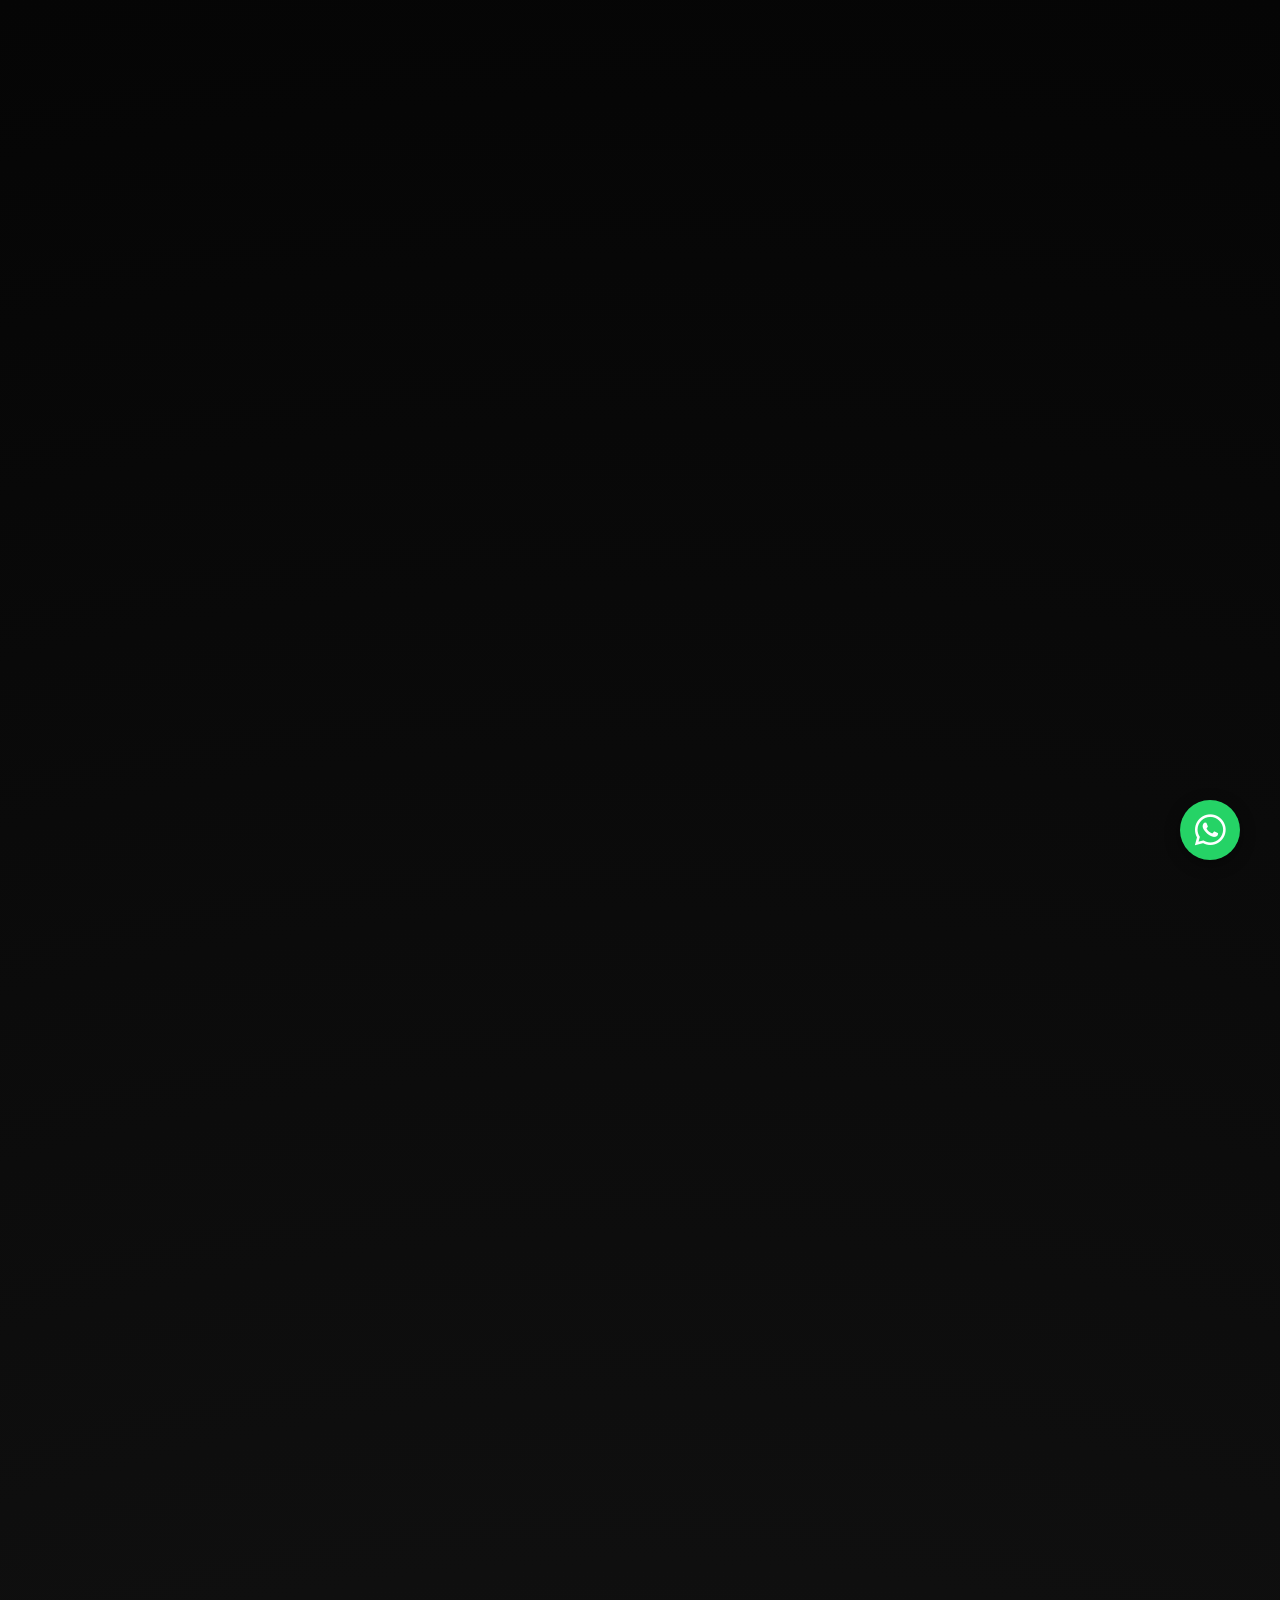
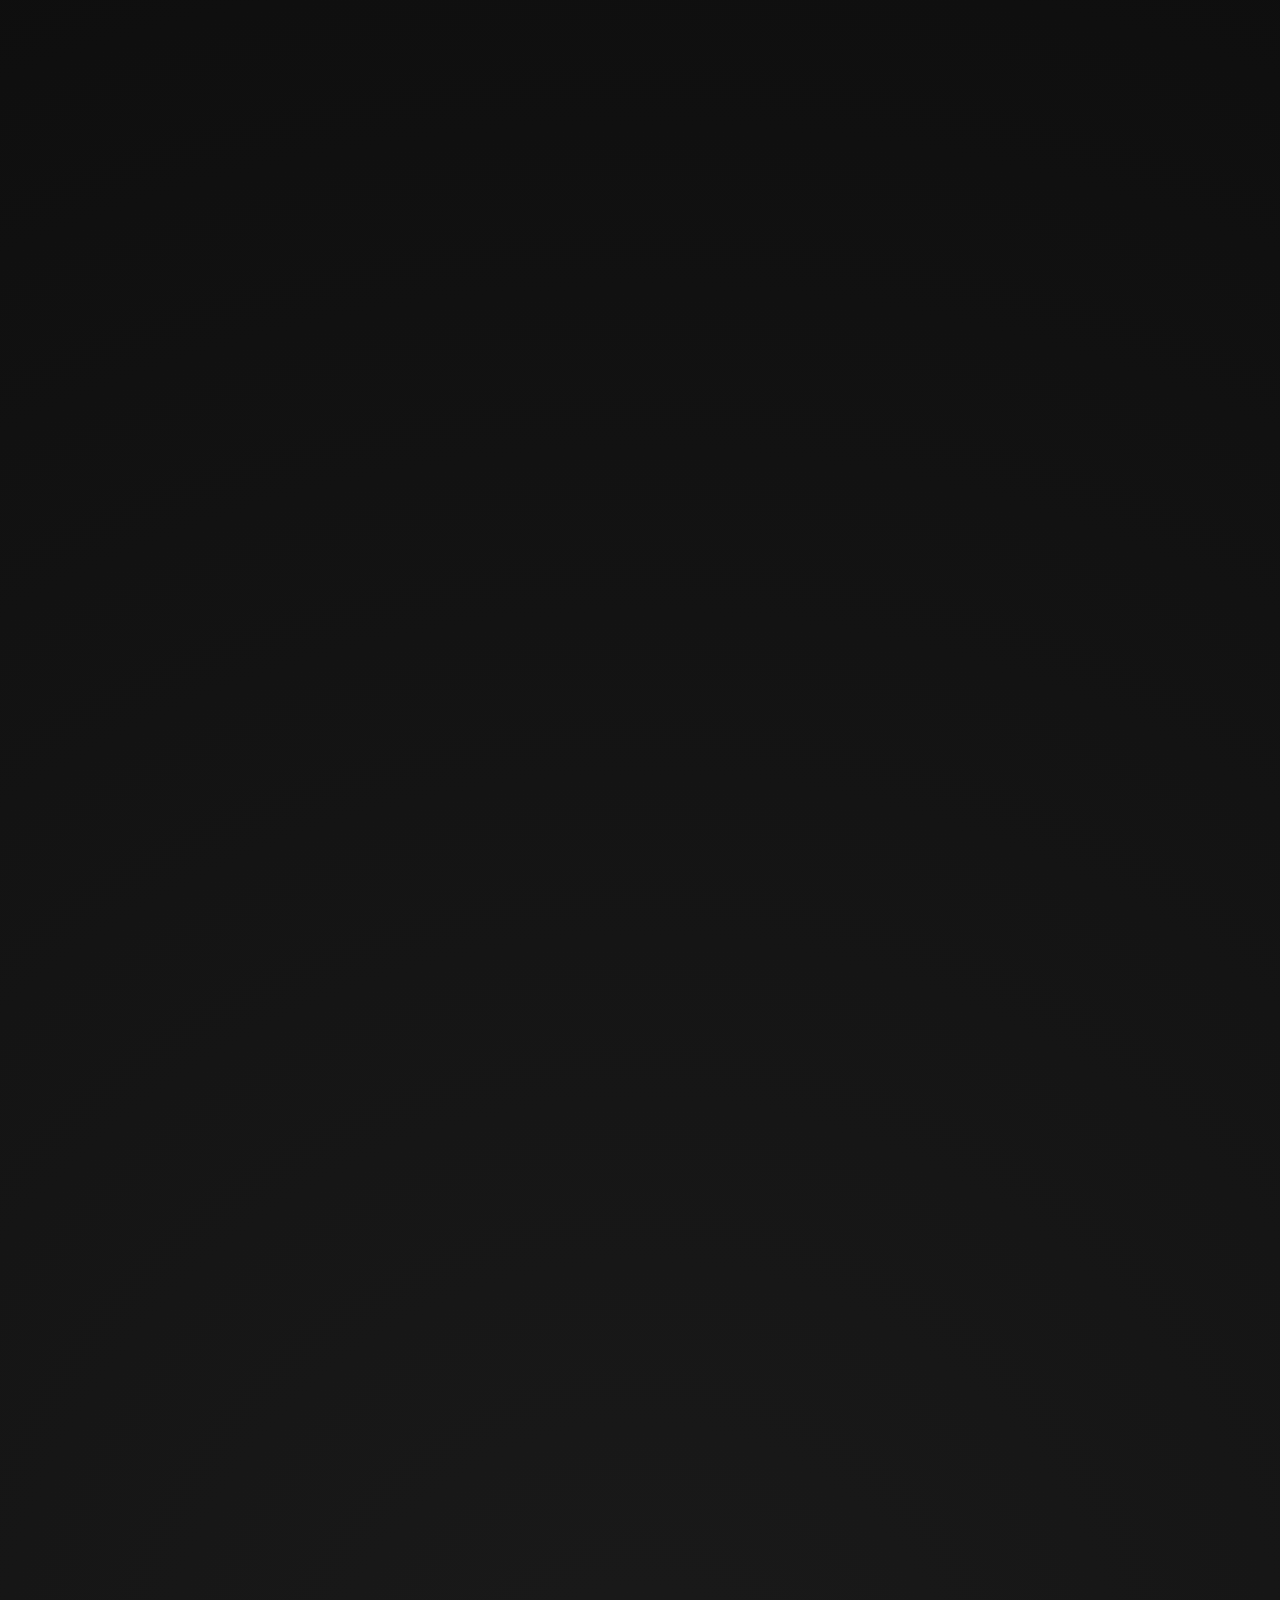
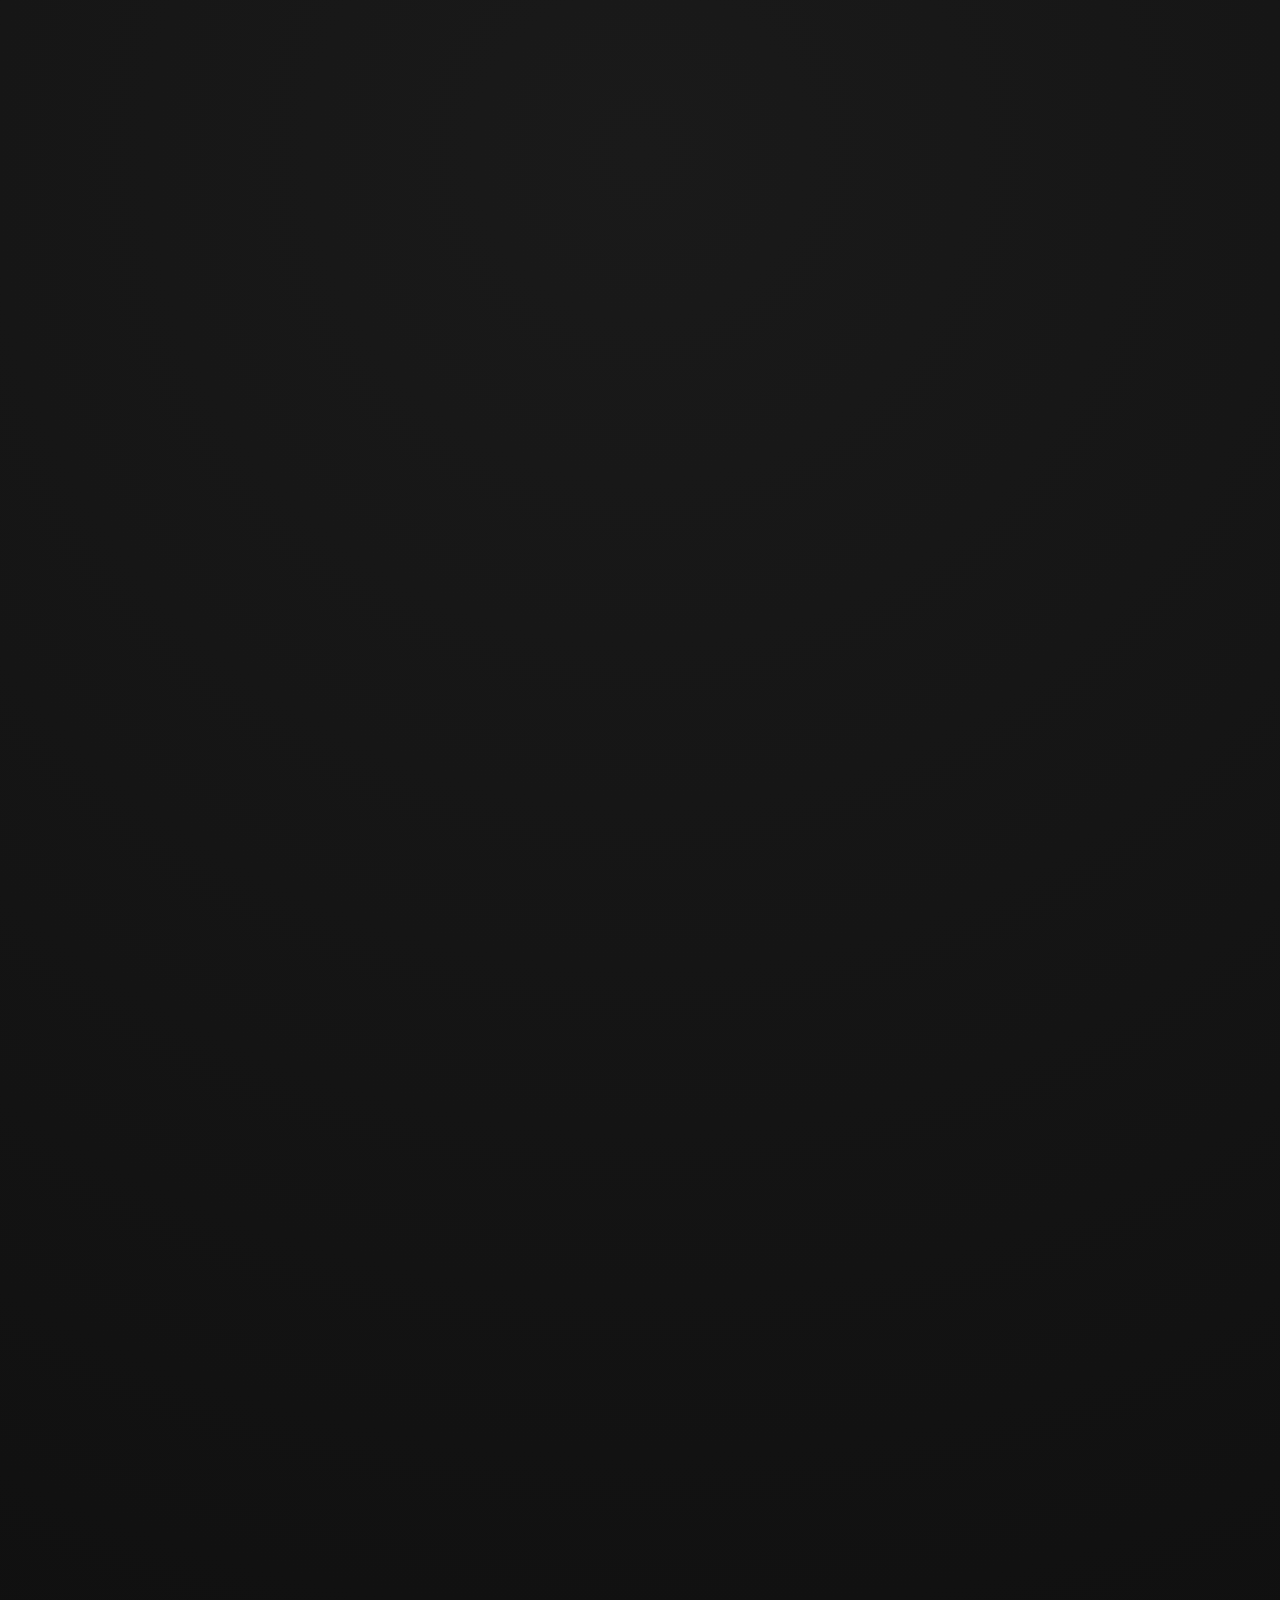
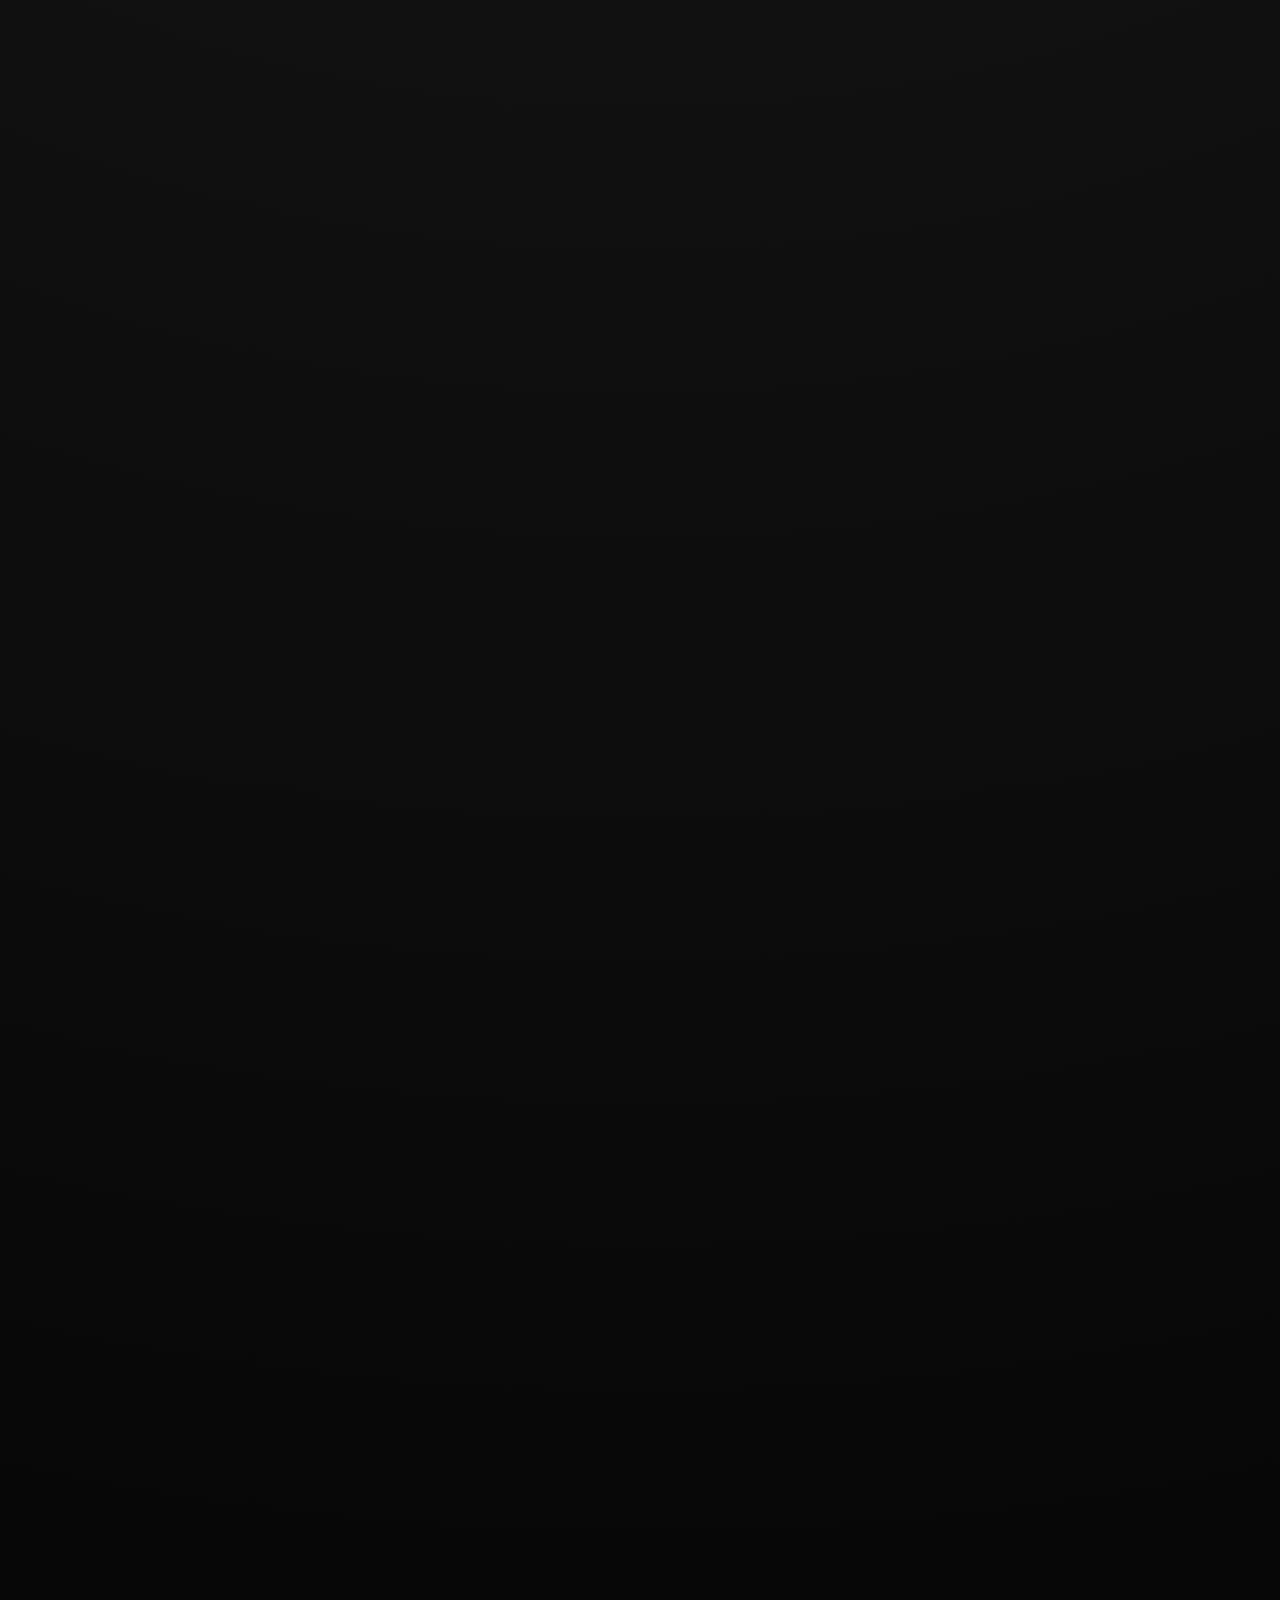
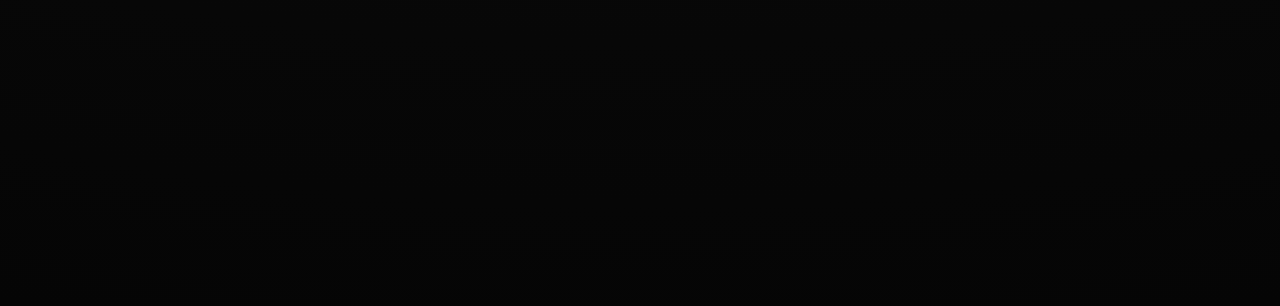
==== commit 55a43fc1: "Update index.html" ====
--- a/index.html
+++ b/index.html
@@ -1,4 +1,4 @@
- <!DOCTYPE html>
+<!DOCTYPE html>
 <html lang="fr">
 <head>
     <meta charset="UTF-8">
@@ -586,18 +586,18 @@
             const commande = document.getElementById('clientOrder').value.trim();
 
             const message =
-                `🏪 COMMANDE - CAFÉ ZIZ
+                `🏪 *COMMANDE - CAFÉ ZIZ*
 ━━━━━━━━━━━━━━━━
-👤 Nom: ${nom}
-📞 Tel: ${tel}
-📍 Adresse: ${adresse}
+👤 *Nom:* ${nom}
+📞 *Tel:* ${tel}
+📍 *Adresse:* ${adresse}
 ━━━━━━━━━━━━━━━━
-🛒 Commande:
+🛒 *Commande:*
 ${commande}
 ━━━━━━━━━━━━━━━━
 🚛 Livraison GRATUITE ✓`;
 
-            const url = https://wa.me/212607350118?text=${encodeURIComponent(message)};
+            const url = `https://wa.me/212607350118?text=${encodeURIComponent(message)}`;
             
             // On joue l'audio d'abord, o mnin i-tsala i-siftna l WhatsApp
             speakWelcome(() => {
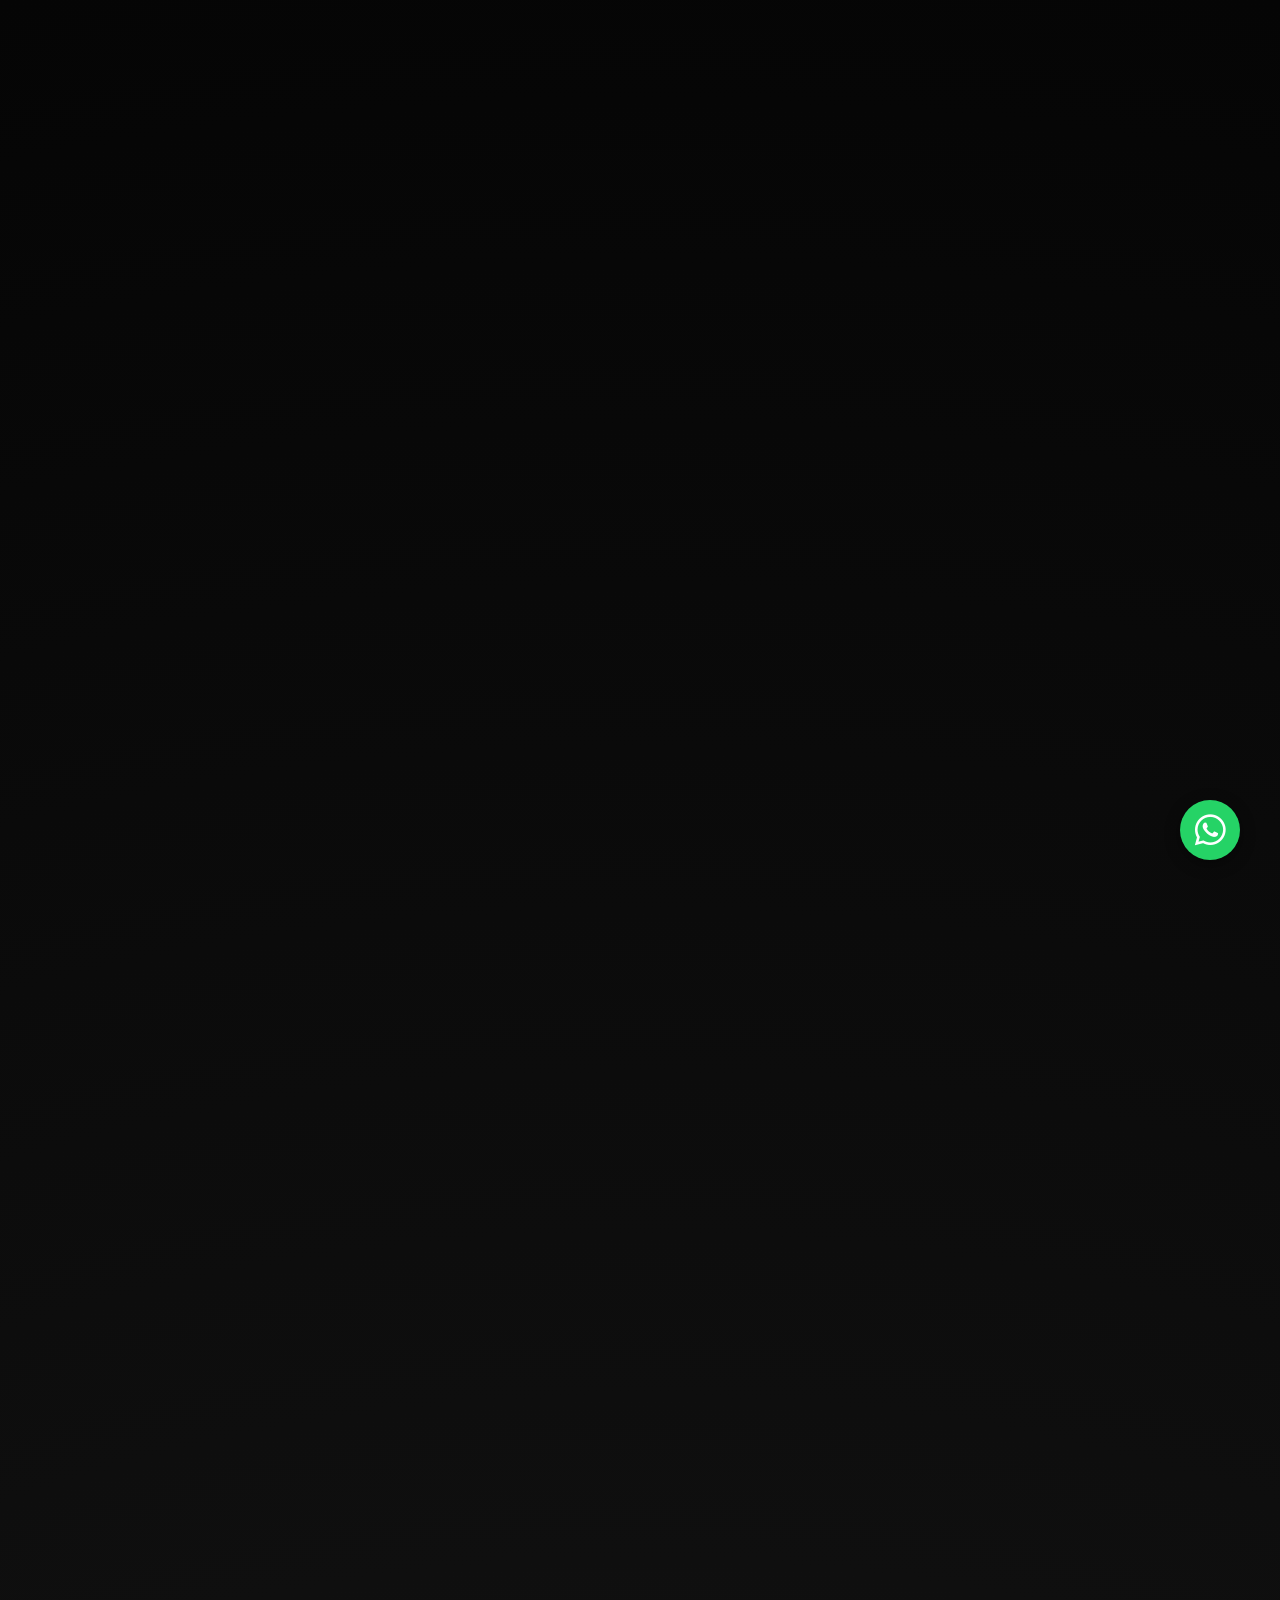
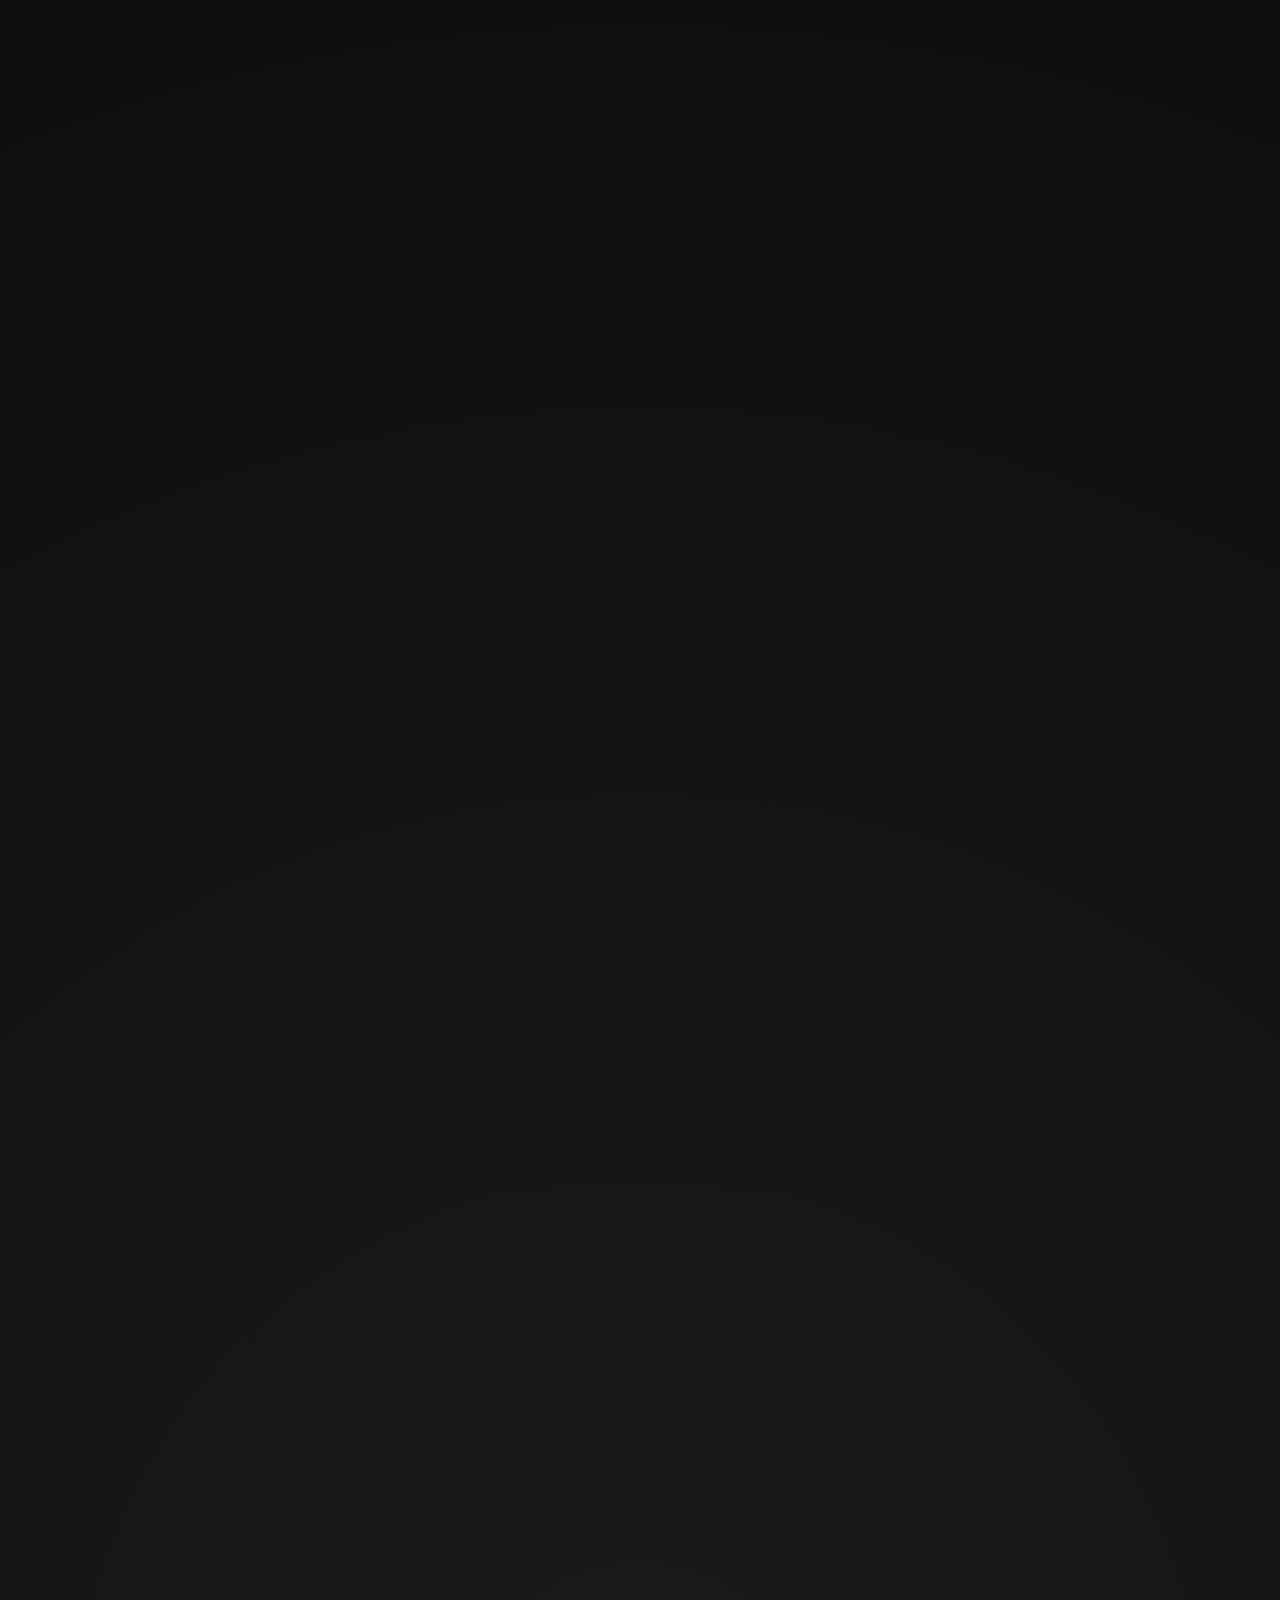
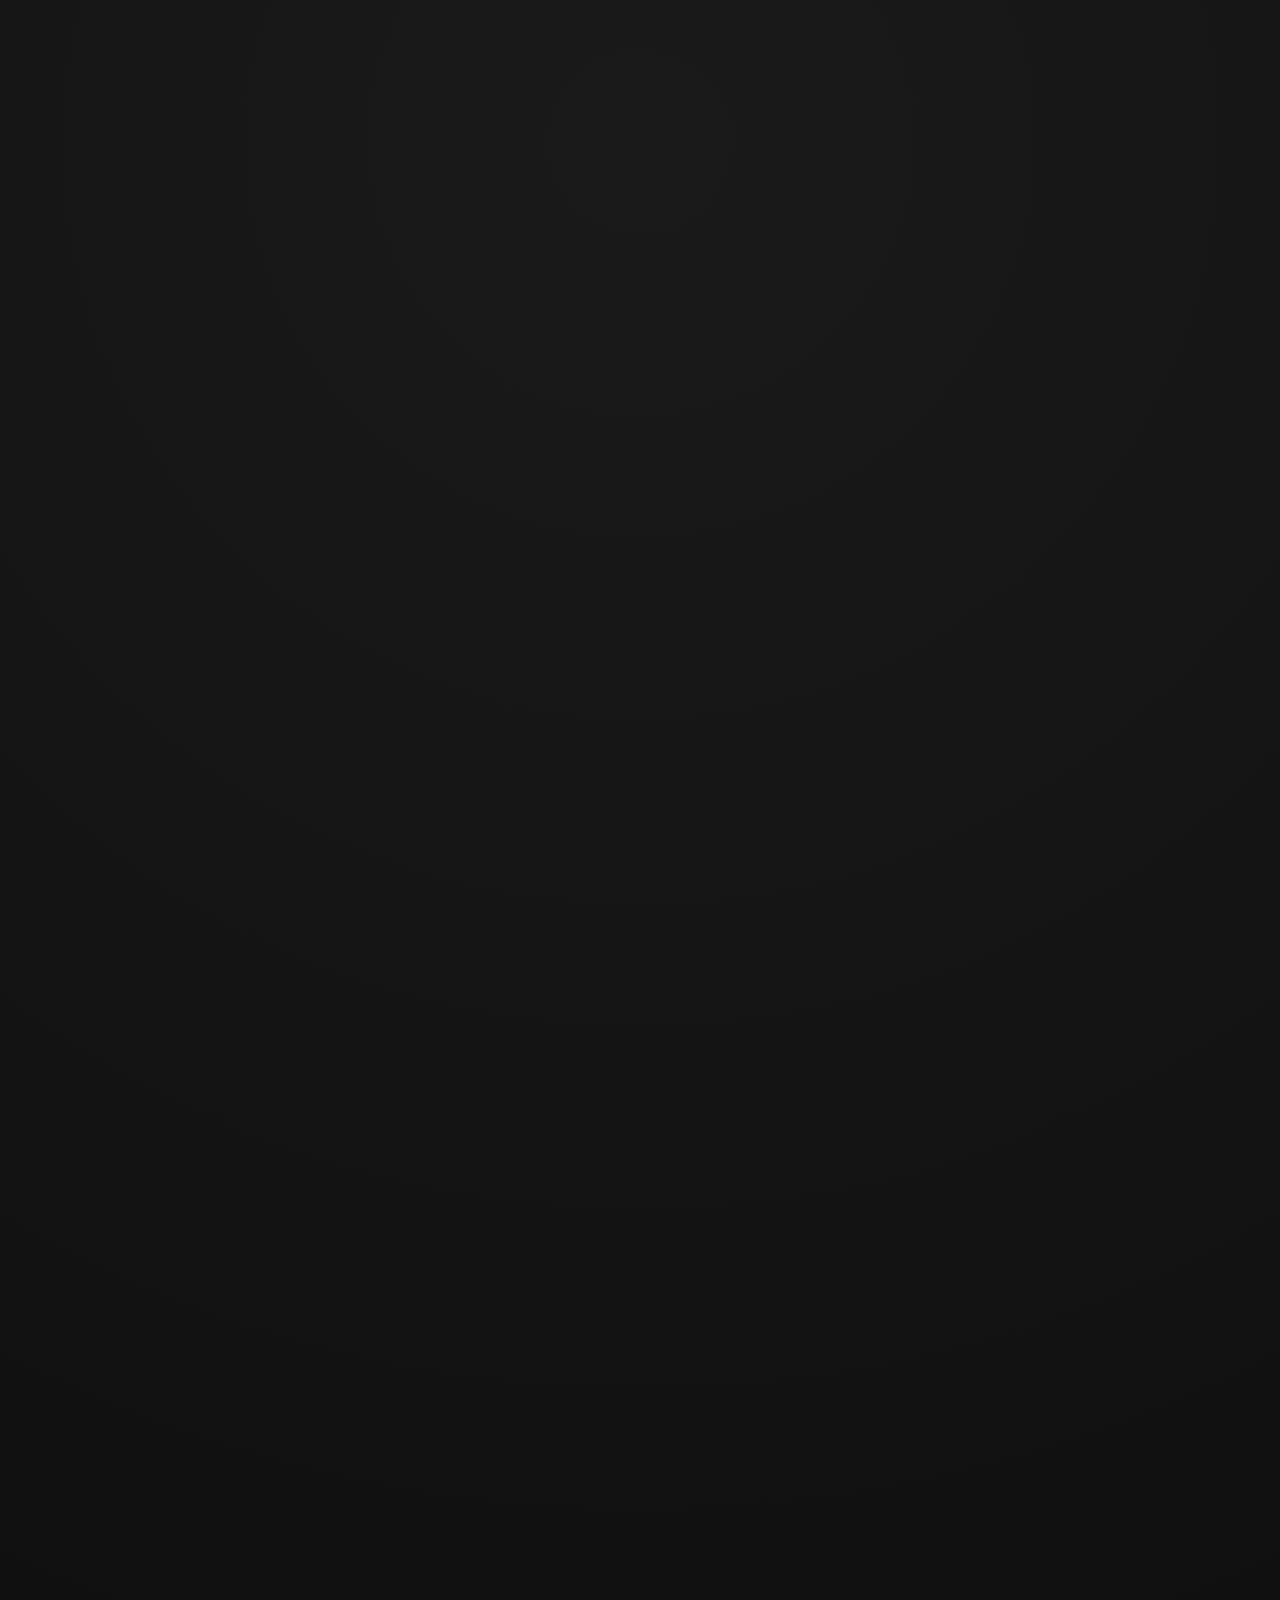
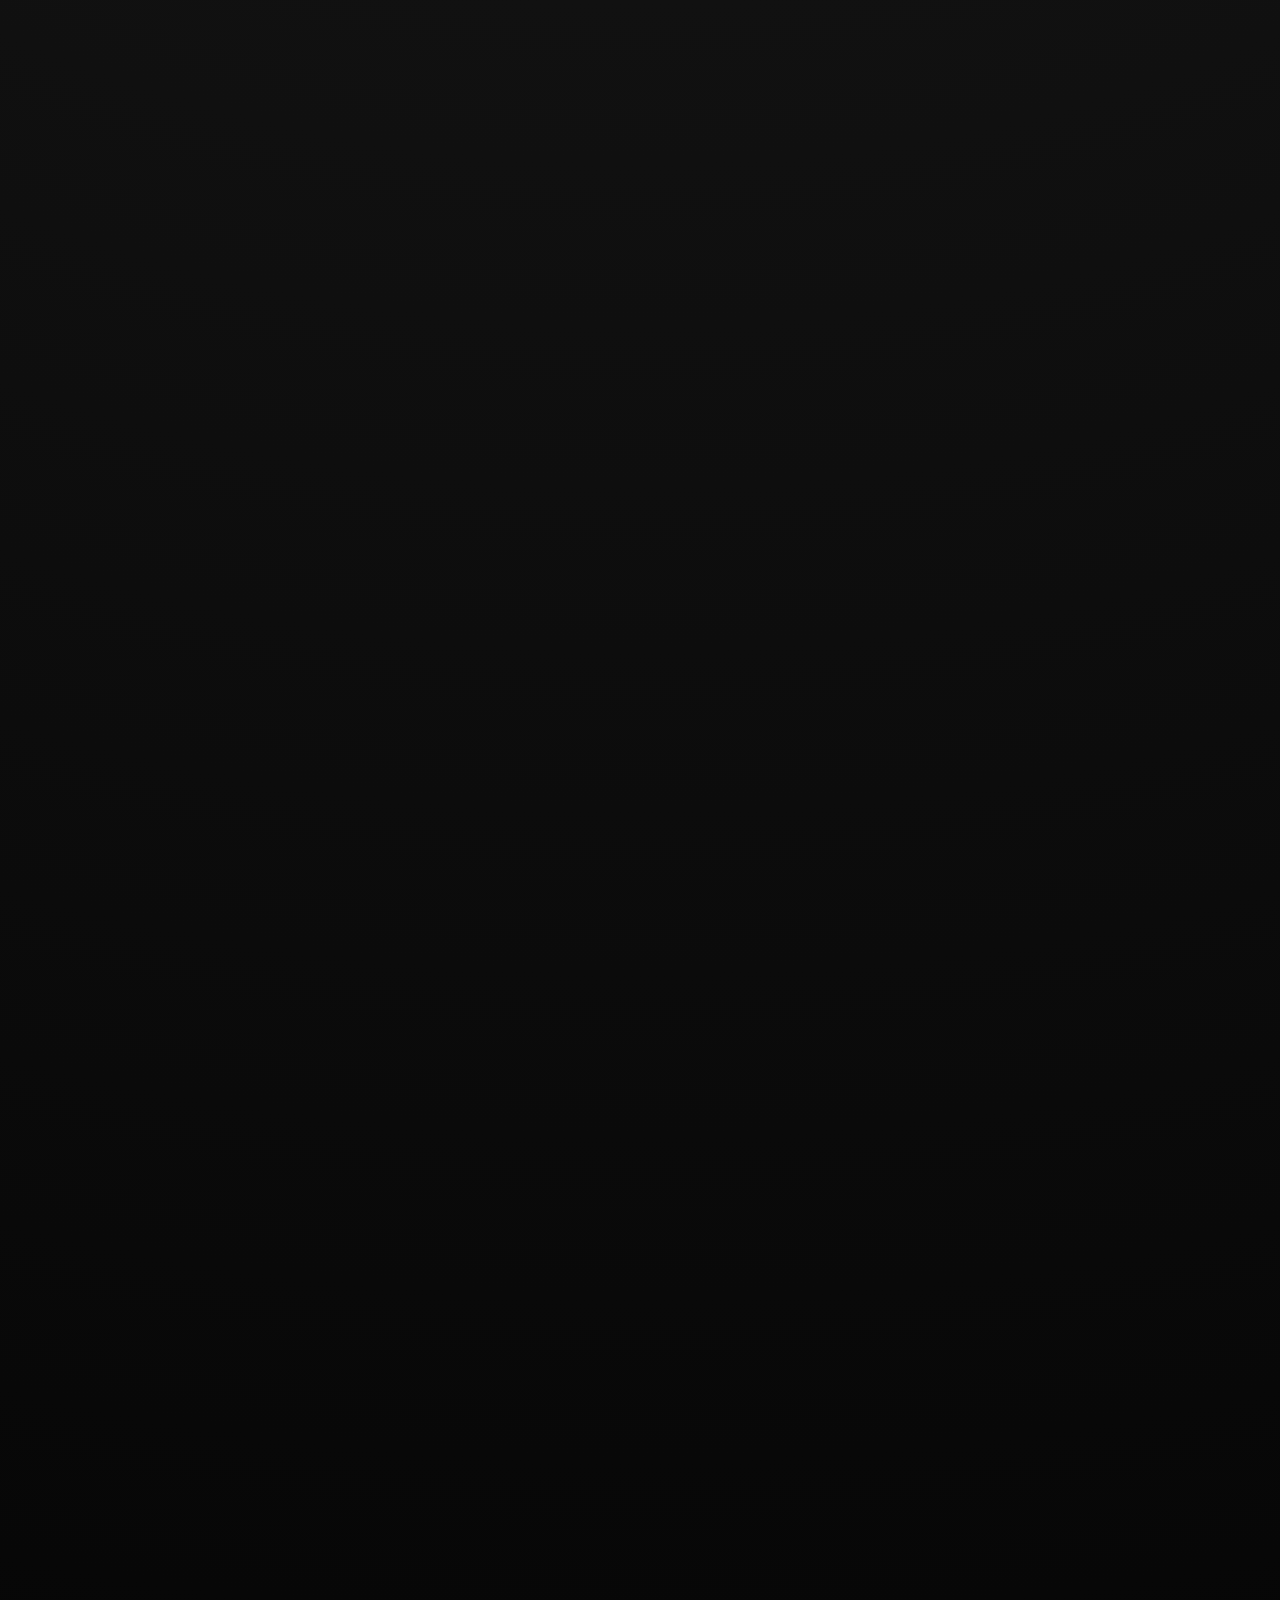
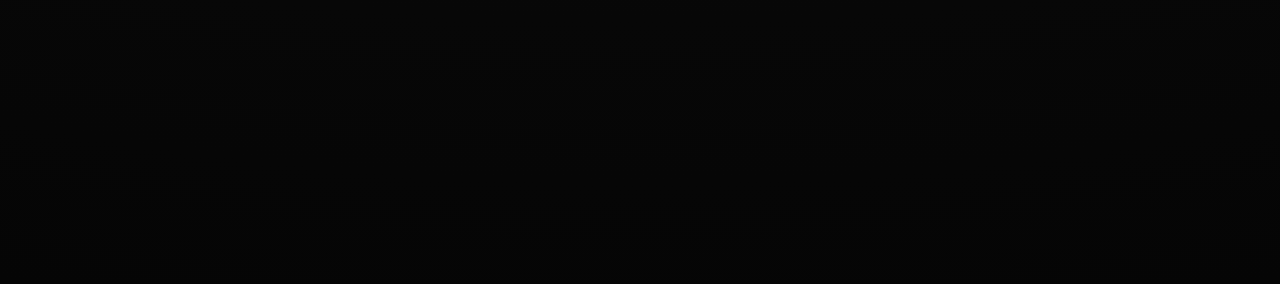
==== commit b93a1d42: "Update index.html" ====
--- a/index.html
+++ b/index.html
@@ -85,18 +85,17 @@
                             </ul>
                         </div>
                     </div>
-                    <div class="menu-column">
-                        <div class="category">
-                            <h3 class="sub-cat"><i class="fas fa-egg"></i> <span data-i18n="omelettes">Omelettes</span></h3>
-                            <ul class="items">
-                                <li><span class="item-name" data-i18n="omelette_fromage">Omelette Fromage</span> <span class="small-desc" data-i18n="omelette_fromage_desc">(Oeuf + Fromage + Pain)</span></li>
-                                <li><span class="item-name" data-i18n="omelette_thon">Omelette Thon</span> <span class="small-desc" data-i18n="omelette_thon_desc">(Oeuf + Thon + Fromage + Pain)</span></li>
-                                <li><span class="item-name" data-i18n="omelette_mix">Omelette Mix</span> <span class="small-desc" data-i18n="omelette_mix_desc">(Oeuf + Fromage + Thon + Légumes)</span></li>
-                                <li><span class="item-name" data-i18n="omelette_ziz">Omelette Ziz</span> <span class="small-desc" data-i18n="omelette_ziz_desc">(Oeuf + Fromage + Thon + Charcuterie)</span></li>
-                                <li><span class="item-name" data-i18n="omelette_speciale">Omelette Spéciale</span> <span class="small-desc" data-i18n="omelette_speciale_desc">(... + Charcuterie + Légumes)</span></li>
-                            </ul>
-                        </div>
-                    </div>
+                  <div class="category">
+    <h3 class="sub-cat"><i class="fas fa-egg"></i> <span data-i18n="omelettes">Omelettes</span></h3>
+    <ul class="items">
+        <li><span class="item-name" data-i18n="omelette_fromage">Omelette Fromage</span><span class="dots"></span><span class="item-price">20 DH</span></li>
+        <li><span class="item-name" data-i18n="omelette_thon">Omelette Thon</span><span class="dots"></span><span class="item-price">20 DH</span></li>
+        <li><span class="item-name" data-i18n="omelette_mix">Omelette Mix</span><span class="dots"></span><span class="item-price">20 DH</span></li>
+        <li><span class="item-name" data-i18n="omelette_ziz">Omelette Ziz</span><span class="dots"></span><span class="item-price">20 DH</span></li>
+        <li><span class="item-name" data-i18n="omelette_speciale">Omelette Spéciale</span><span class="dots"></span><span class="item-price">20 DH</span></li>
+    </ul>
+</div>
+
                 </div>
             </div>
 
@@ -119,7 +118,7 @@
                         <li><span class="item-name" data-i18n="jus_avocat">Jus d'avocat</span><span class="dots"></span><span class="item-price">18 DH</span></li>
                         <li><span class="item-name" data-i18n="panache">Panaché</span><span class="dots"></span><span class="item-price">23 DH</span></li>
                         <li><span class="item-name" data-i18n="jus_mojito">Jus mojito</span><span class="dots"></span><span class="item-price">20 DH</span></li>
-                        <li><span class="item-name" data-i18n="jus_carotte">Jus de carotte</span><span class="dots"></span><span class="item-price">13 DH</span></li>
+                        <li><span class="item-name" data-i18n="jus_carotte">Jus  Dragon</span><span class="dots"></span><span class="item-price">13 DH</span></li>
                     </ul>
                 </div>
             </div>
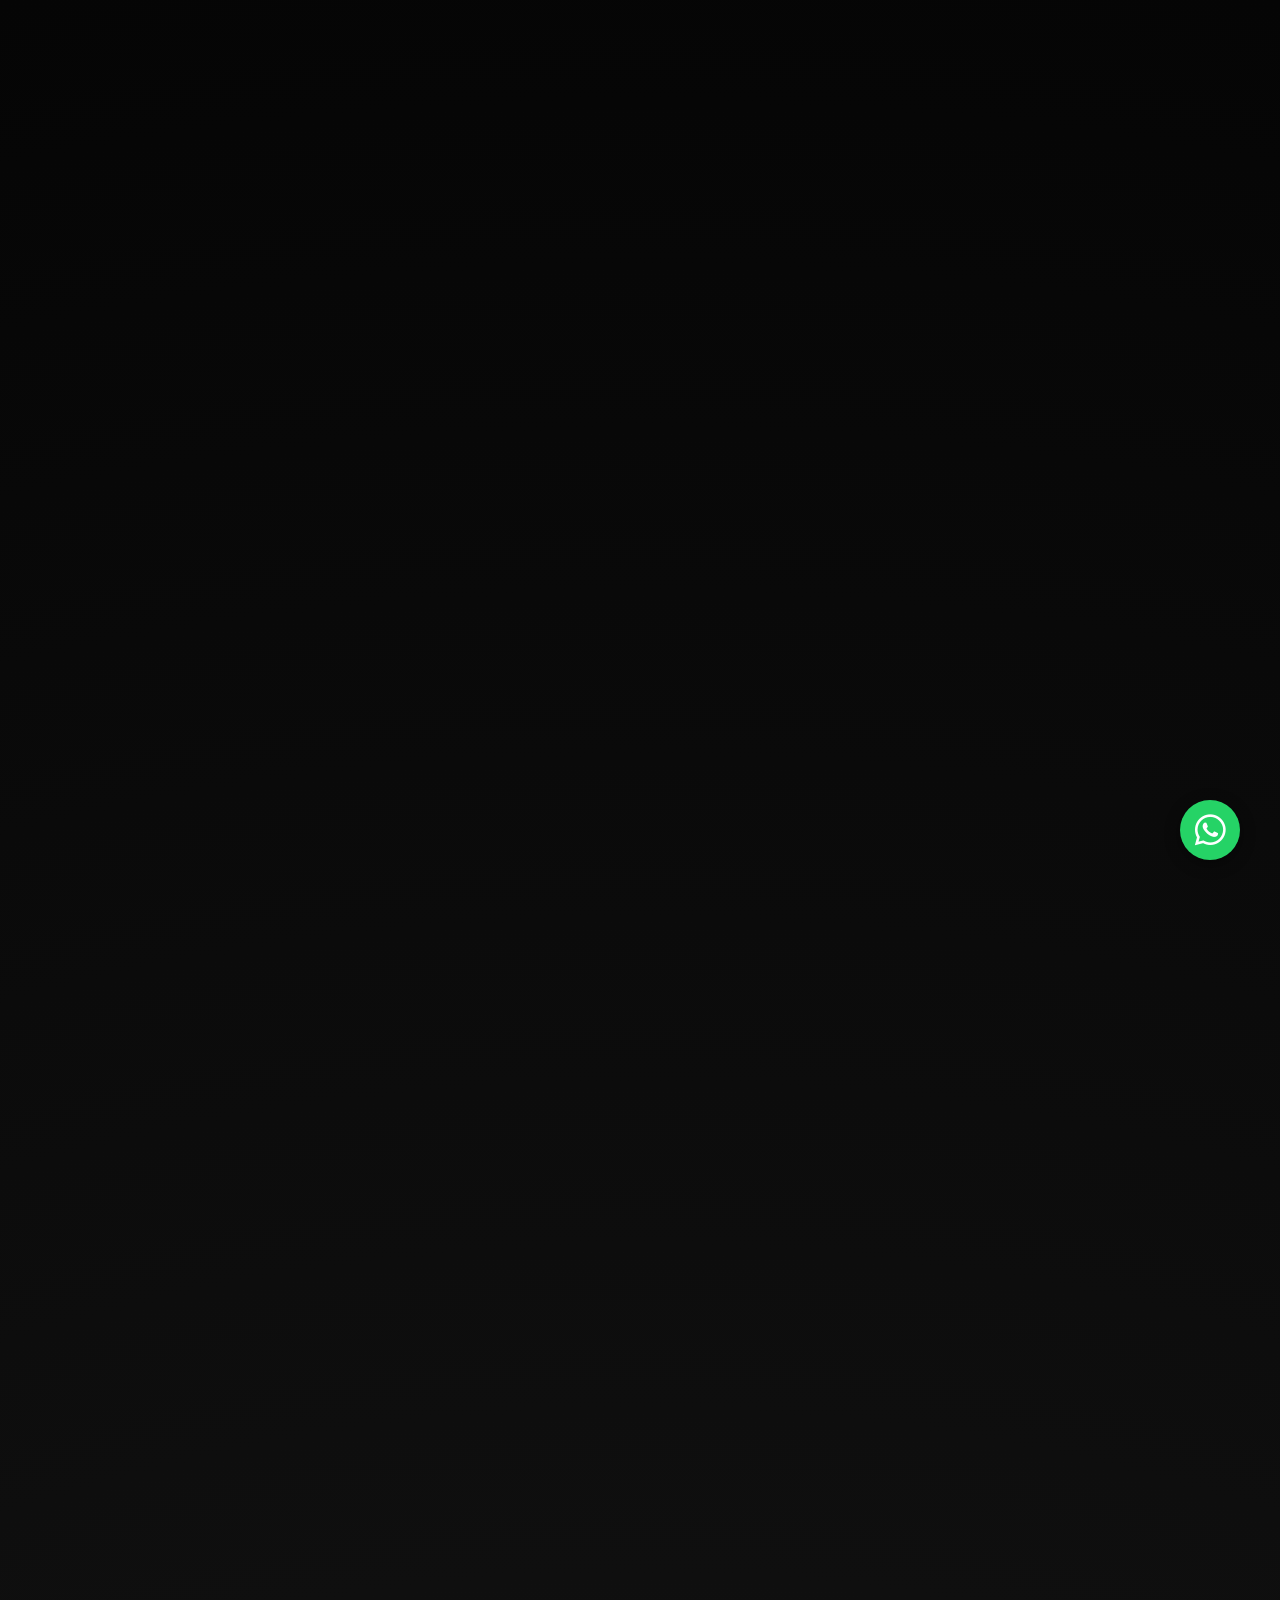
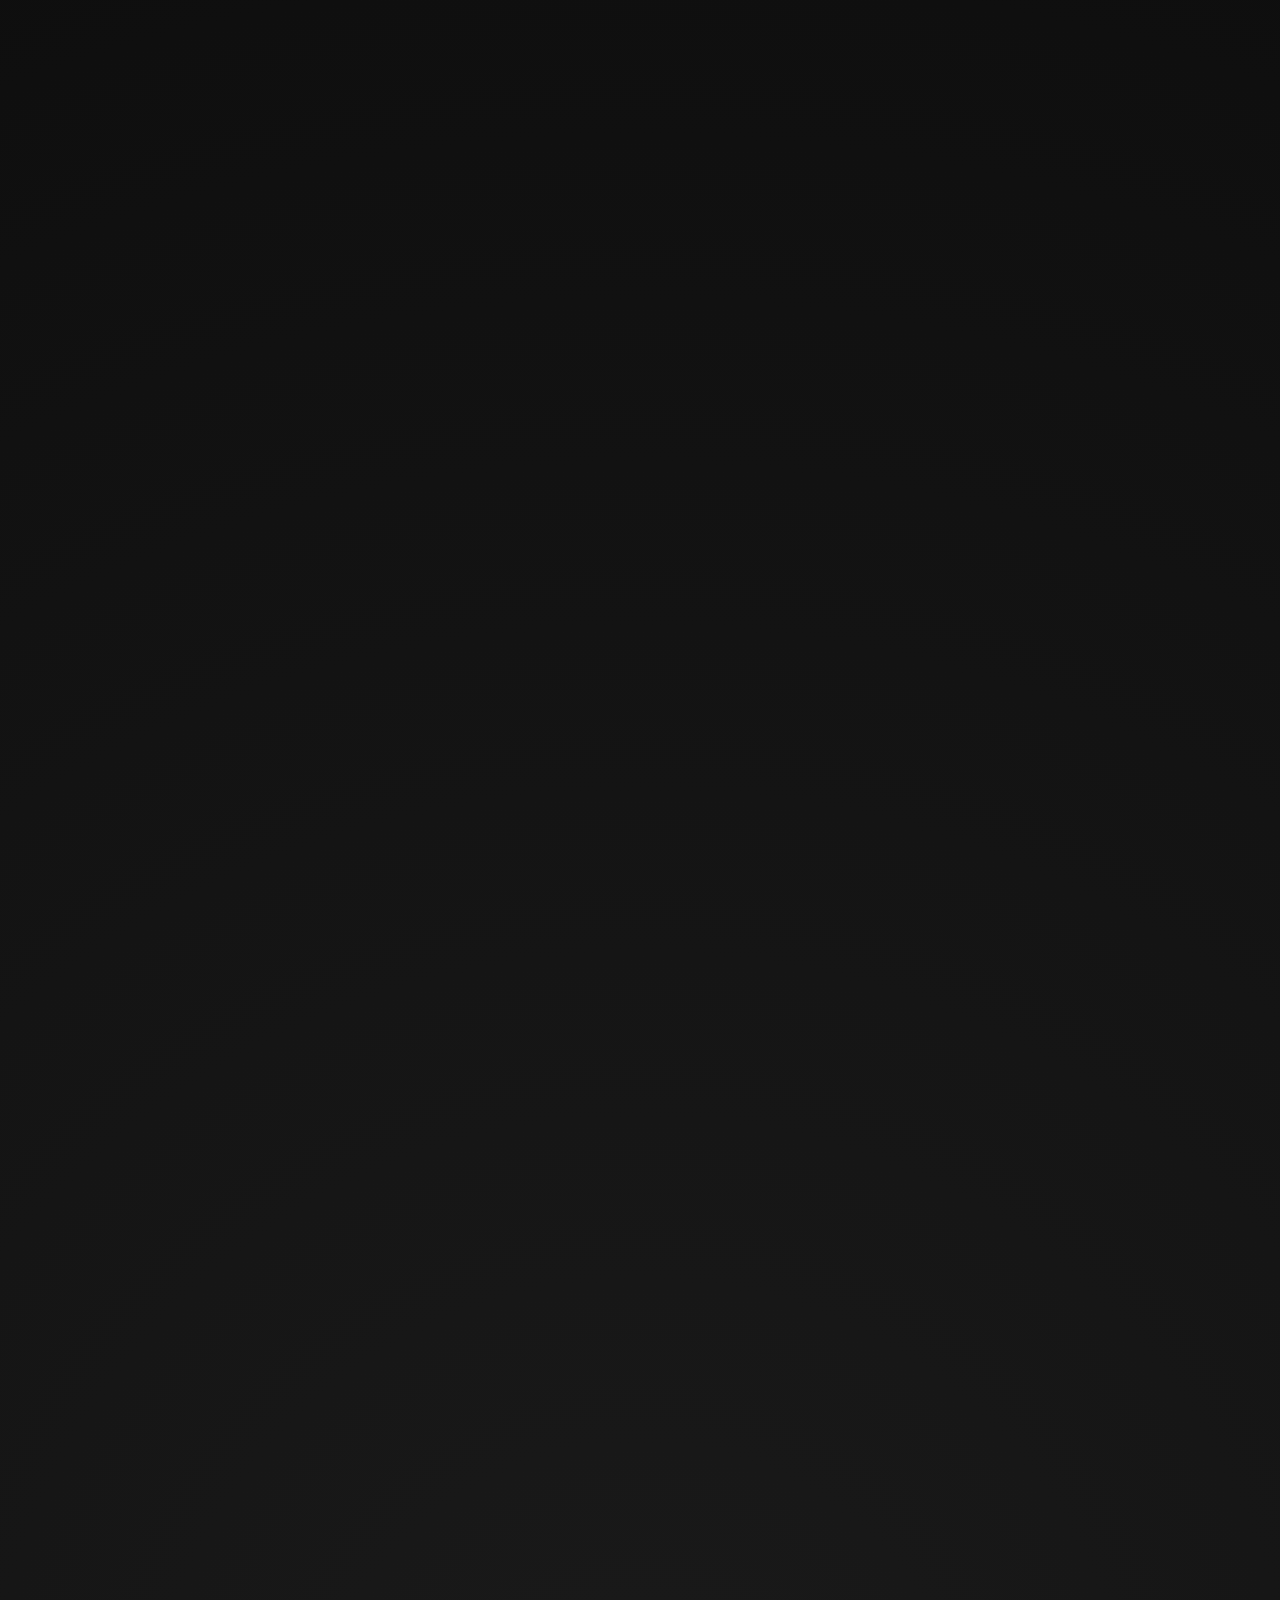
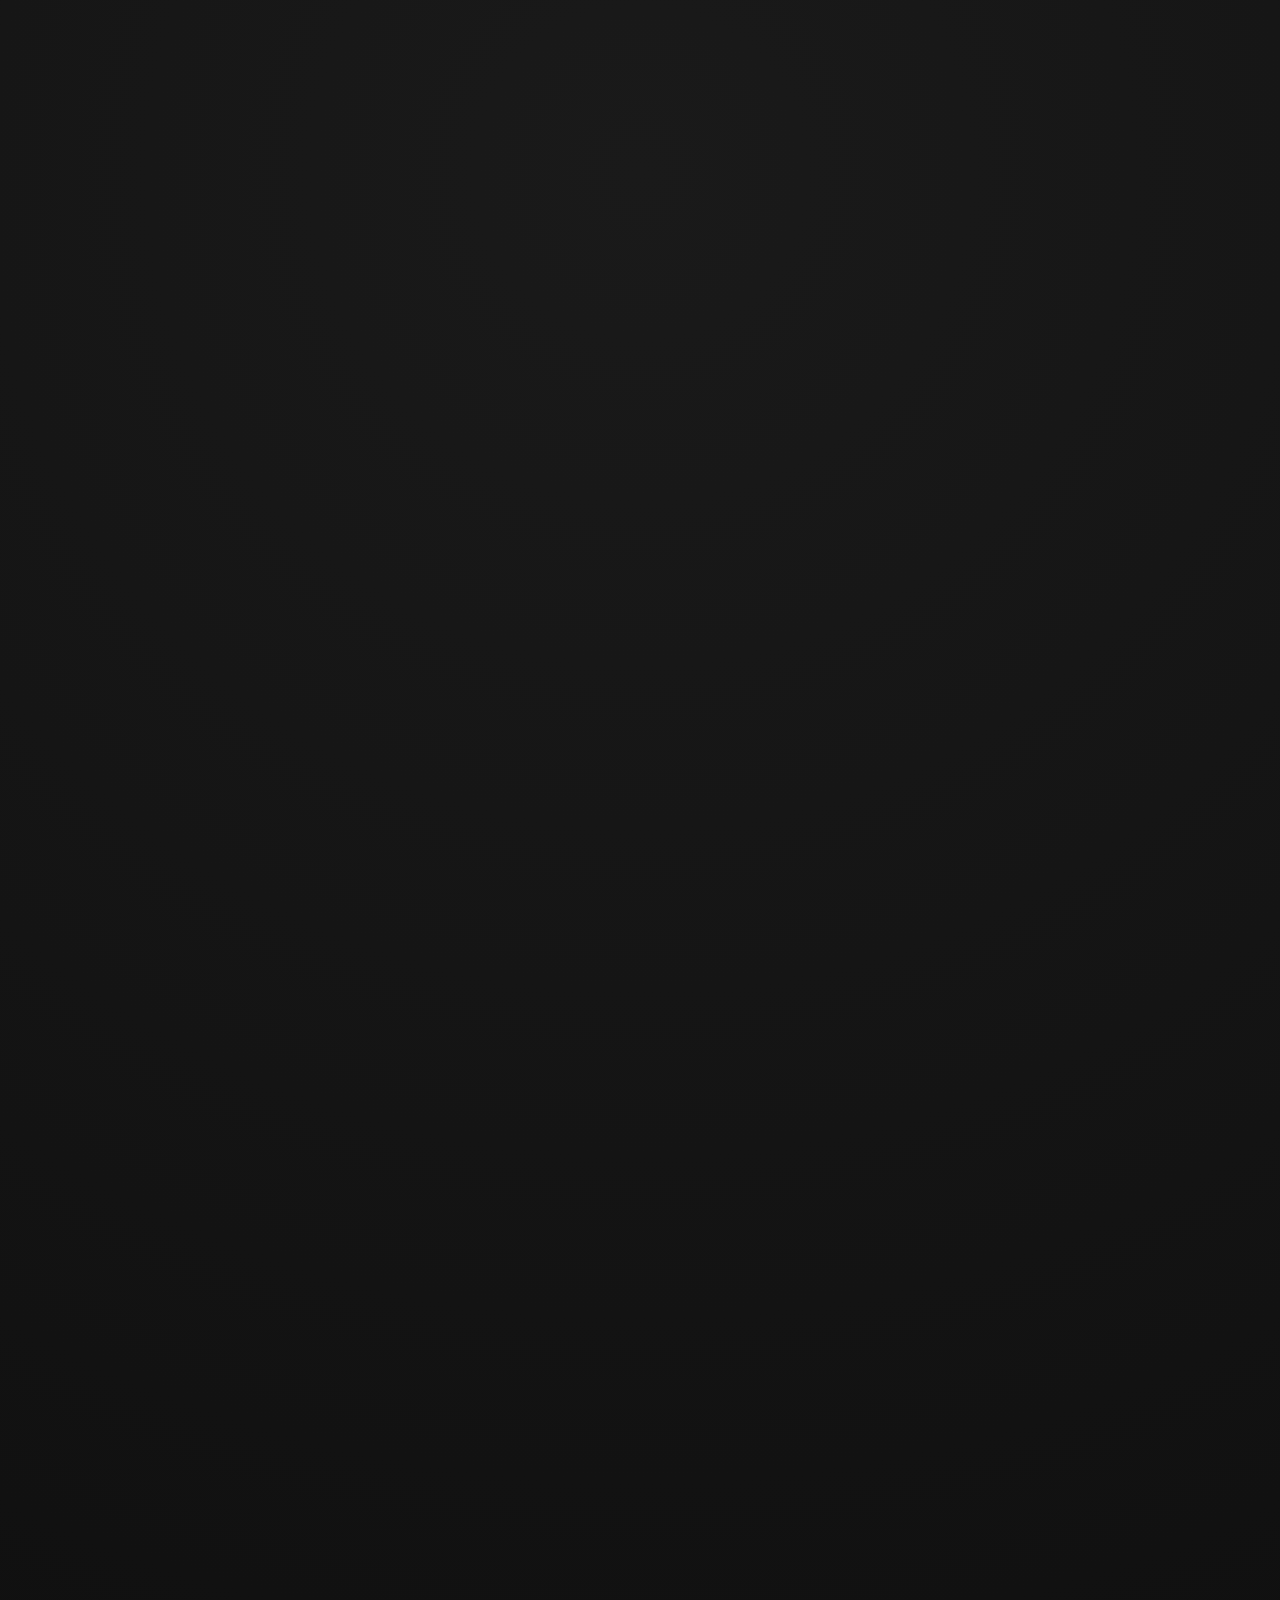
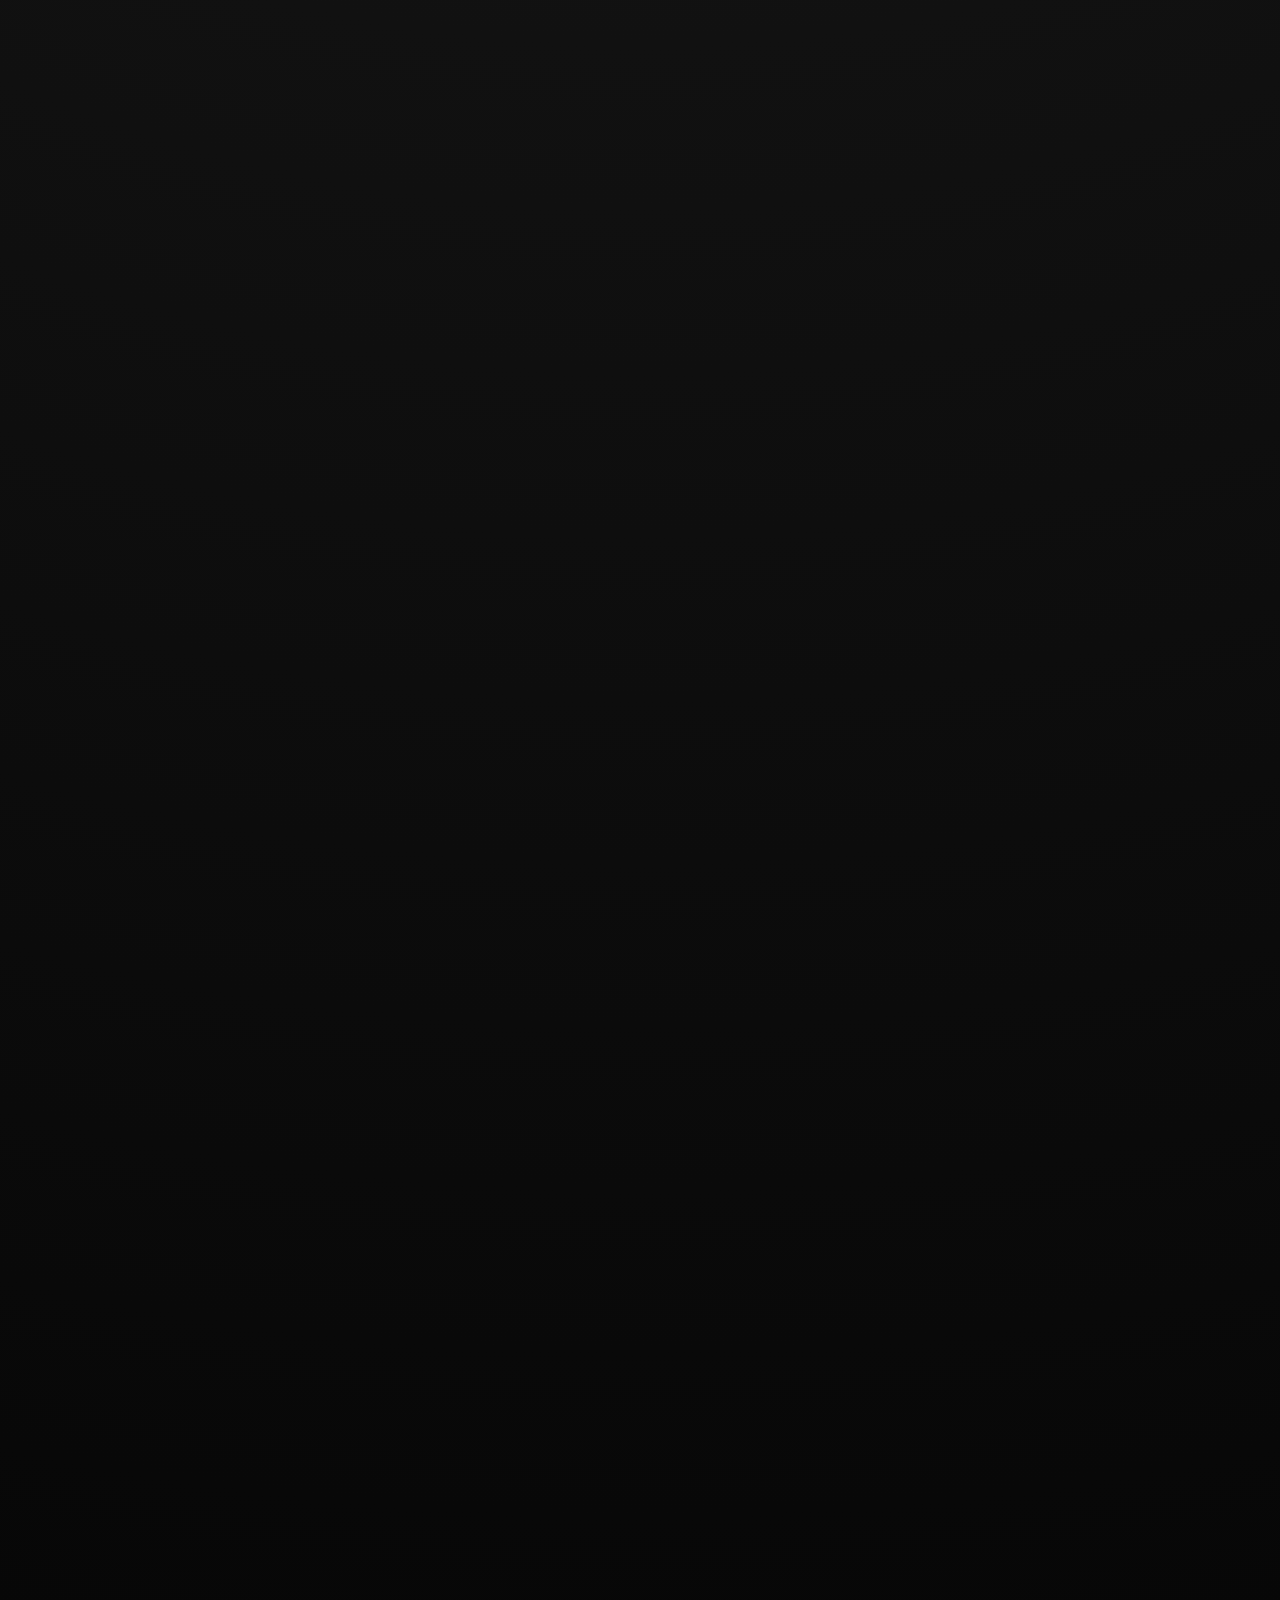
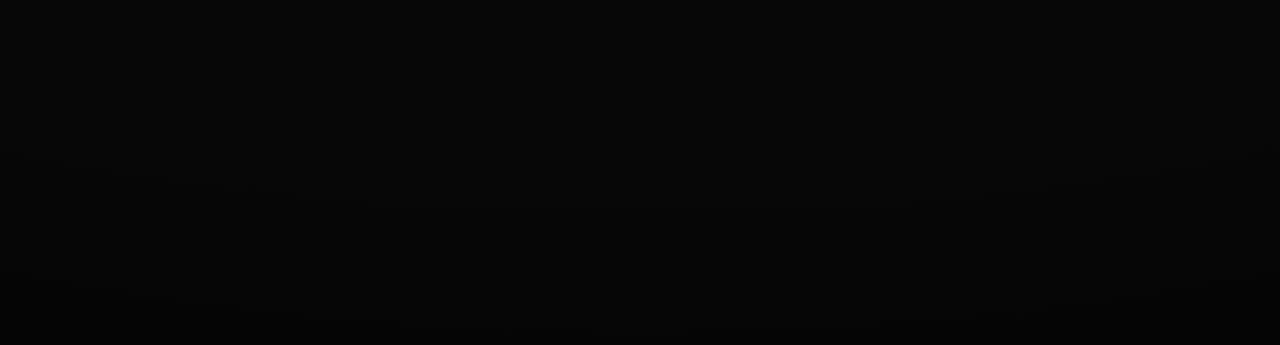
==== commit e77066b7: "Update index.html" ====
--- a/index.html
+++ b/index.html
@@ -85,17 +85,18 @@
                             </ul>
                         </div>
                     </div>
-                  <div class="category">
-    <h3 class="sub-cat"><i class="fas fa-egg"></i> <span data-i18n="omelettes">Omelettes</span></h3>
-    <ul class="items">
-        <li><span class="item-name" data-i18n="omelette_fromage">Omelette Fromage</span><span class="dots"></span><span class="item-price">20 DH</span></li>
-        <li><span class="item-name" data-i18n="omelette_thon">Omelette Thon</span><span class="dots"></span><span class="item-price">20 DH</span></li>
-        <li><span class="item-name" data-i18n="omelette_mix">Omelette Mix</span><span class="dots"></span><span class="item-price">20 DH</span></li>
-        <li><span class="item-name" data-i18n="omelette_ziz">Omelette Ziz</span><span class="dots"></span><span class="item-price">20 DH</span></li>
-        <li><span class="item-name" data-i18n="omelette_speciale">Omelette Spéciale</span><span class="dots"></span><span class="item-price">20 DH</span></li>
-    </ul>
-</div>
-
+                    <div class="menu-column">
+                        <div class="category">
+                            <h3 class="sub-cat"><i class="fas fa-egg"></i> <span data-i18n="omelettes">Omelettes</span></h3>
+                            <ul class="items">
+                                <li><span class="item-name" data-i18n="omelette_fromage">Omelette Fromage</span> <span class="small-desc" data-i18n="omelette_fromage_desc">(Oeuf + Fromage + Pain)</span><span class="dots"></span><span class="item-price">20 DH</span></li>
+                                <li><span class="item-name" data-i18n="omelette_thon">Omelette Thon</span> <span class="small-desc" data-i18n="omelette_thon_desc">(Oeuf + Thon + Fromage + Pain)</span><span class="dots"></span><span class="item-price">20 DH</span></li>
+                                <li><span class="item-name" data-i18n="omelette_mix">Omelette Mix</span> <span class="small-desc" data-i18n="omelette_mix_desc">(Oeuf + Fromage + Thon + Légumes)</span><span class="dots"></span><span class="item-price">20 DH</span></li>
+                                <li><span class="item-name" data-i18n="omelette_ziz">Omelette Ziz</span> <span class="small-desc" data-i18n="omelette_ziz_desc">(Oeuf + Fromage + Thon + Charcuterie)</span><span class="dots"></span><span class="item-price">20 DH</span></li>
+                                <li><span class="item-name" data-i18n="omelette_speciale">Omelette Spéciale</span> <span class="small-desc" data-i18n="omelette_speciale_desc">(... + Charcuterie + Légumes)</span><span class="dots"></span><span class="item-price">20 DH</span></li>
+                            </ul>
+                        </div>
+                    </div>
                 </div>
             </div>
 
@@ -118,7 +119,7 @@
                         <li><span class="item-name" data-i18n="jus_avocat">Jus d'avocat</span><span class="dots"></span><span class="item-price">18 DH</span></li>
                         <li><span class="item-name" data-i18n="panache">Panaché</span><span class="dots"></span><span class="item-price">23 DH</span></li>
                         <li><span class="item-name" data-i18n="jus_mojito">Jus mojito</span><span class="dots"></span><span class="item-price">20 DH</span></li>
-                        <li><span class="item-name" data-i18n="jus_carotte">Jus  Dragon</span><span class="dots"></span><span class="item-price">13 DH</span></li>
+                        <li><span class="item-name" data-i18n="jus_carotte">Jus de carotte</span><span class="dots"></span><span class="item-price">13 DH</span></li>
                     </ul>
                 </div>
             </div>
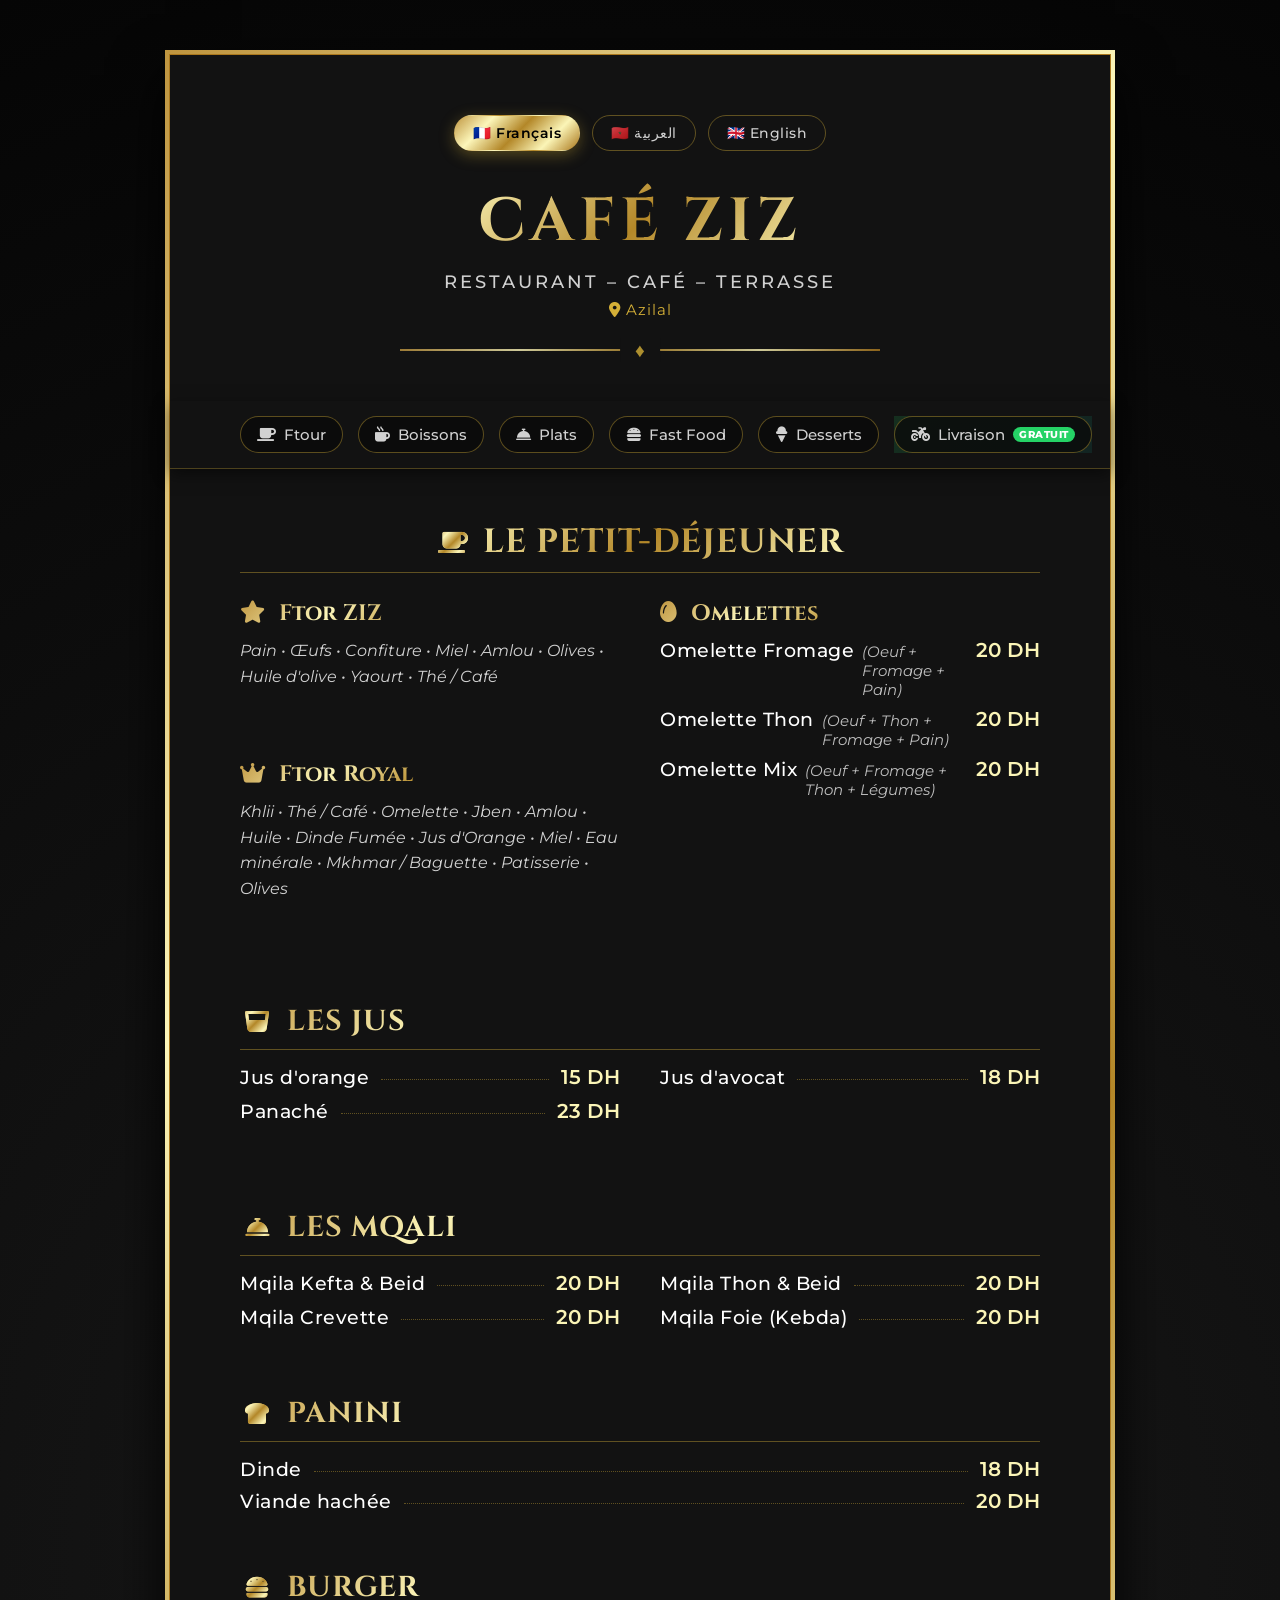
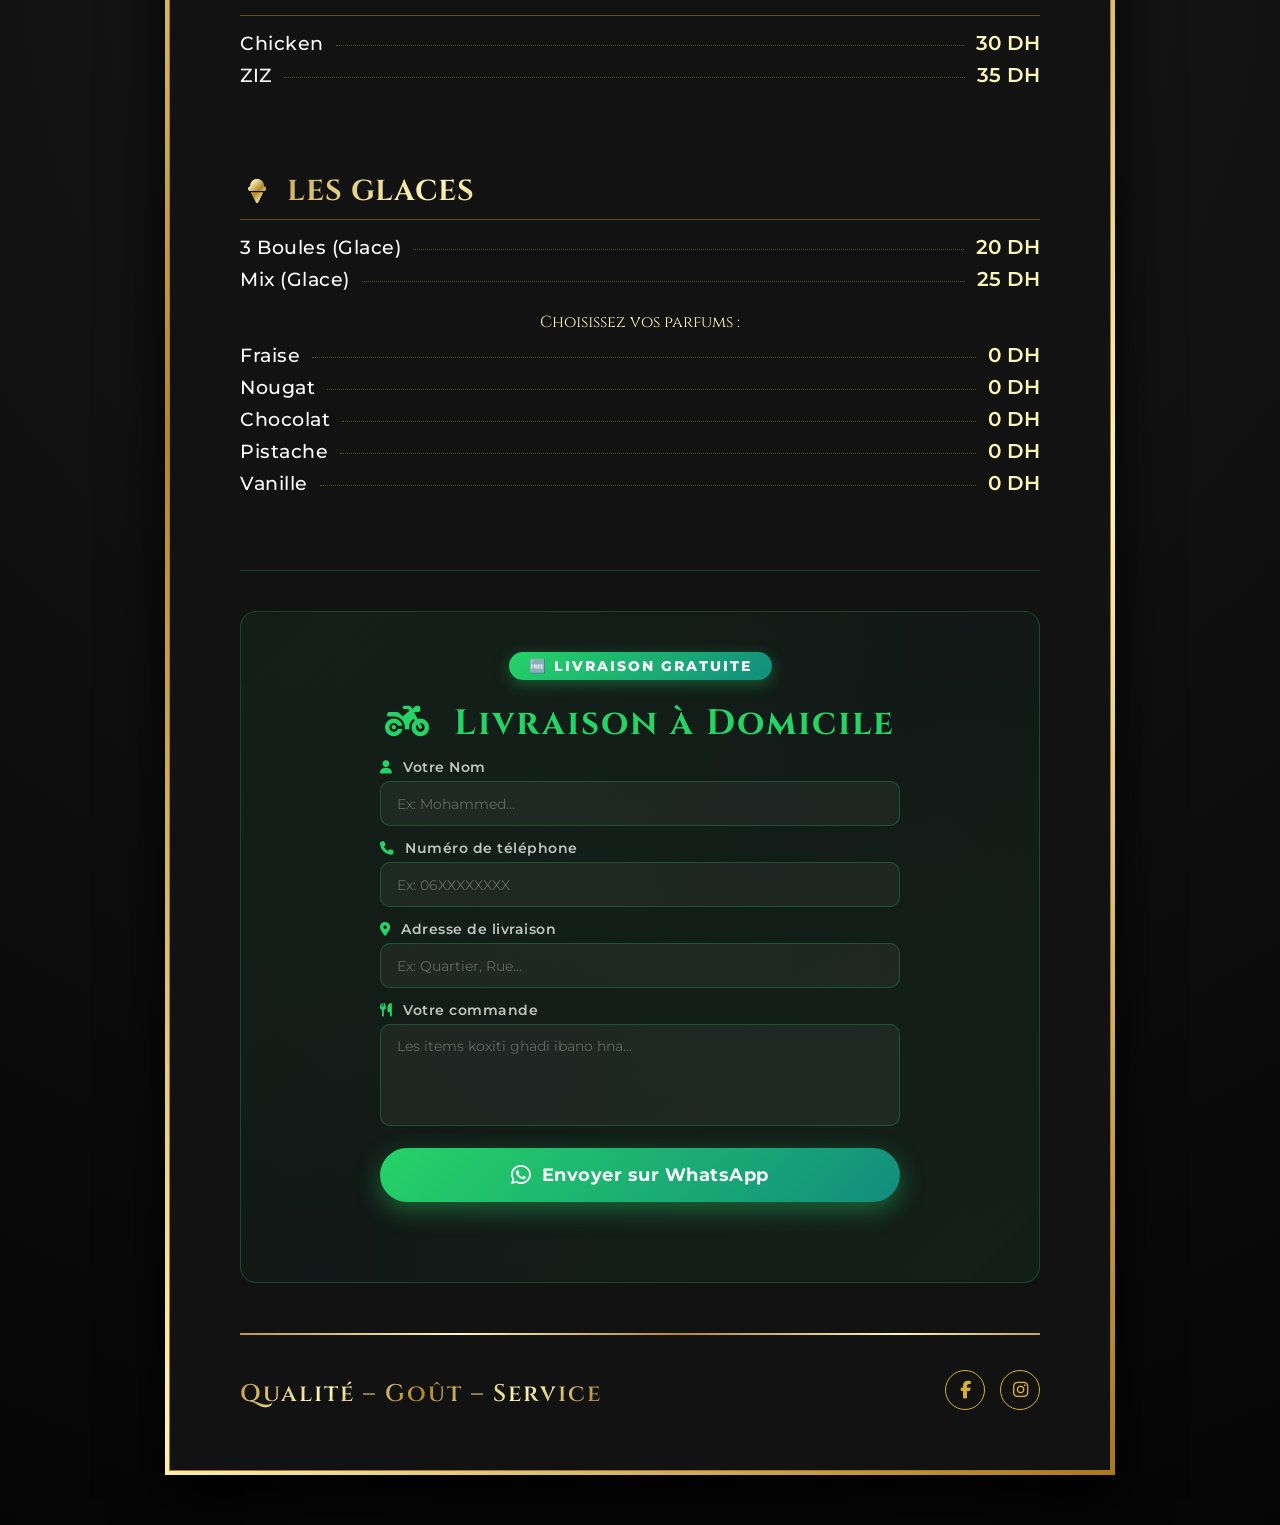
==== commit 84898143: "Update index.html" ====
--- a/index.html
+++ b/index.html
@@ -4,7 +4,7 @@
     <meta charset="UTF-8">
     <meta name="viewport" content="width=device-width, initial-scale=1.0">
     <title>Menu Officiel - Café ZIZ</title>
-    <!-- Fonts pour le côté luxe (Cinzel pour les titres, Montserrat pour le texte) -->
+    <!-- Fonts pour le côté luxe -->
     <link href="https://fonts.googleapis.com/css2?family=Cinzel:wght@600;700&family=Montserrat:wght@300;400;500;600&display=swap" rel="stylesheet">
     <!-- Font Awesome pour les icônes -->
     <link rel="stylesheet" href="https://cdnjs.cloudflare.com/ajax/libs/font-awesome/6.4.0/css/all.min.css">
@@ -20,7 +20,6 @@
     </div>
 
     <div class="menu-wrapper" id="main-content" style="opacity: 0; transition: opacity 0.8s ease;">
-        <!-- Cadre intérieur doré -->
         <div class="menu-border">
 
             <!-- SÉLECTEUR DE LANGUE -->
@@ -38,8 +37,6 @@
                 <div class="separator-lg"></div>
             </header>
 
-
-            <!-- CONTENU PRINCIPAL -->
             <!-- STICKY NAVIGATION BAR -->
             <nav class="sticky-nav">
                 <ul class="nav-links">
@@ -63,26 +60,12 @@
                 <div class="menu-content">
                     <div class="menu-column">
                         <div class="category">
-                            <ul class="items">
-                                <li style="display: block; padding: 10px 0; border-bottom: 1px solid rgba(255,255,255,0.05);">
-                                    <div style="display: flex; justify-content: space-between; align-items: center; margin-bottom: 5px;">
-                                        <h3 class="sub-cat" style="margin: 0; padding: 0; border: none;"><i class="fas fa-star" style="color: var(--gold-primary);"></i> <span class="item-name" data-i18n="ftor_ziz">Ftor ZIZ</span></h3>
-                                        <span class="item-price" style="color: var(--gold-primary); font-weight: 700;">25 DH</span>
-                                    </div>
-                                    <p class="ftour-desc" data-i18n="ftor_ziz_desc" style="margin: 0; line-height: 1.4;">Pain • Œufs • Confiture • Miel • Amlou • Olives • Huile d'olive • Yaourt • Thé / Café</p>
-                                </li>
-                            </ul>
+                            <h3 class="sub-cat"><i class="fas fa-star" style="color: var(--gold-primary);"></i> <span data-i18n="ftor_ziz">Ftor ZIZ</span></h3>
+                            <p class="ftour-desc" data-i18n="ftor_ziz_desc">Pain • Œufs • Confiture • Miel • Amlou • Olives • Huile d'olive • Yaourt • Thé / Café</p>
                         </div>
                         <div class="category">
-                            <ul class="items">
-                                <li style="display: block; padding: 10px 0; border-bottom: 1px solid rgba(255,255,255,0.05);">
-                                    <div style="display: flex; justify-content: space-between; align-items: center; margin-bottom: 5px;">
-                                        <h3 class="sub-cat" style="margin: 0; padding: 0; border: none;"><i class="fas fa-crown" style="color: #ff9800;"></i> <span class="item-name" data-i18n="ftor_royal">Ftor Royal</span></h3>
-                                        <span class="item-price" style="color: var(--gold-primary); font-weight: 700;">42 DH</span>
-                                    </div>
-                                    <p class="ftour-desc" data-i18n="ftor_royal_desc" style="margin: 0; line-height: 1.4;">Khlii • Thé / Café • Omelette • Jben • Amlou • Huile • Dinde Fumée • Jus d'Orange • Miel • Eau minérale • Mkhmar / Baguette • Patisserie • Olives</p>
-                                </li>
-                            </ul>
+                            <h3 class="sub-cat"><i class="fas fa-crown" style="color: #ff9800;"></i> <span data-i18n="ftor_royal">Ftor Royal</span></h3>
+                            <p class="ftour-desc" data-i18n="ftor_royal_desc">Khlii • Thé / Café • Omelette • Jben • Amlou • Huile • Dinde Fumée • Jus d'Orange • Miel  • Eau minérale • Mkhmar / Baguette • Patisserie • Olives</p>
                         </div>
                     </div>
                     <div class="menu-column">
@@ -92,228 +75,85 @@
                                 <li><span class="item-name" data-i18n="omelette_fromage">Omelette Fromage</span> <span class="small-desc" data-i18n="omelette_fromage_desc">(Oeuf + Fromage + Pain)</span><span class="dots"></span><span class="item-price">20 DH</span></li>
                                 <li><span class="item-name" data-i18n="omelette_thon">Omelette Thon</span> <span class="small-desc" data-i18n="omelette_thon_desc">(Oeuf + Thon + Fromage + Pain)</span><span class="dots"></span><span class="item-price">20 DH</span></li>
                                 <li><span class="item-name" data-i18n="omelette_mix">Omelette Mix</span> <span class="small-desc" data-i18n="omelette_mix_desc">(Oeuf + Fromage + Thon + Légumes)</span><span class="dots"></span><span class="item-price">20 DH</span></li>
-                                <li><span class="item-name" data-i18n="omelette_ziz">Omelette Ziz</span> <span class="small-desc" data-i18n="omelette_ziz_desc">(Oeuf + Fromage + Thon + Charcuterie)</span><span class="dots"></span><span class="item-price">20 DH</span></li>
-                                <li><span class="item-name" data-i18n="omelette_speciale">Omelette Spéciale</span> <span class="small-desc" data-i18n="omelette_speciale_desc">(... + Charcuterie + Légumes)</span><span class="dots"></span><span class="item-price">20 DH</span></li>
                             </ul>
                         </div>
                     </div>
                 </div>
             </div>
 
-
-            <!-- SECTION BOISSONS (Mcharib) -->
+            <!-- SECTION BOISSONS -->
             <div id="boissons" class="menu-content top-margin-border" style="padding-top: 60px; margin-top: -20px;">
-                <!-- Les Jus f boite wahedha hit twal -->
                 <div class="category" style="flex: 1; min-width: 300px;">
                     <h2 class="category-title"><i class="fas fa-glass-whiskey"></i> <span data-i18n="les_jus">LES JUS</span></h2>
                     <ul class="items" style="display: grid; grid-template-columns: repeat(auto-fit, minmax(280px, 1fr)); gap: 10px 40px;">
-                        <li><span class="item-name" data-i18n="jus_ananas">Jus d'Ananas</span><span class="dots"></span><span class="item-price">23 DH</span></li>
-                        <li><span class="item-name" data-i18n="jus_fraise">Jus de fraise</span><span class="dots"></span><span class="item-price">23 DH</span></li>
-                        <li><span class="item-name" data-i18n="jus_mangue">Jus de mangue</span><span class="dots"></span><span class="item-price">23 DH</span></li>
-                        <li><span class="item-name" data-i18n="jus_citron">Jus de citron</span><span class="dots"></span><span class="item-price">20 DH</span></li>
-                        <li><span class="item-name" data-i18n="jus_peche">Jus de pêche</span><span class="dots"></span><span class="item-price">23 DH</span></li>
-                        <li><span class="item-name" data-i18n="jus_kiwi">Jus de kiwi</span><span class="dots"></span><span class="item-price">23 DH</span></li>
                         <li><span class="item-name" data-i18n="jus_orange">Jus d'orange</span><span class="dots"></span><span class="item-price">15 DH</span></li>
-                        <li><span class="item-name" data-i18n="jus_pomme">Jus de pomme</span><span class="dots"></span><span class="item-price">13 DH</span></li>
-                        <li><span class="item-name" data-i18n="jus_banane">Jus de banane</span><span class="dots"></span><span class="item-price">13 DH</span></li>
                         <li><span class="item-name" data-i18n="jus_avocat">Jus d'avocat</span><span class="dots"></span><span class="item-price">18 DH</span></li>
                         <li><span class="item-name" data-i18n="panache">Panaché</span><span class="dots"></span><span class="item-price">23 DH</span></li>
-                        <li><span class="item-name" data-i18n="jus_mojito">Jus mojito</span><span class="dots"></span><span class="item-price">20 DH</span></li>
-                        <li><span class="item-name" data-i18n="jus_carotte">Jus de carotte</span><span class="dots"></span><span class="item-price">13 DH</span></li>
-                    </ul>
-                </div>
-            </div>
-
-            <div class="menu-content top-margin">
-                <div class="category" style="flex: 1;">
-                    <h2 class="category-title"><i class="fas fa-mug-hot"></i> <span data-i18n="boissons_chaudes">BOISSONS CHAUDES</span></h2>
-                    <ul class="items">
-                        <li><span class="item-name" data-i18n="espresso">Espresso</span><span class="dots"></span><span class="item-price">10 DH</span></li>
-                        <li><span class="item-name" data-i18n="cappuccino">Cappuccino</span><span class="dots"></span><span class="item-price">10 DH</span></li>
-                        <li><span class="item-name" data-i18n="cafe_nes_nes">Café nes nes</span><span class="dots"></span><span class="item-price">10 DH</span></li>
-                        <li><span class="item-name" data-i18n="espresso_au_lait">Espresso au lait</span><span class="dots"></span><span class="item-price">10 DH</span></li>
-                        <li><span class="item-name" data-i18n="cafe_noir">Café noir</span><span class="dots"></span><span class="item-price">10 DH</span></li>
-                        <li><span class="item-name" data-i18n="cafe_creme">Café crème</span><span class="dots"></span><span class="item-price">10 DH</span></li>
-                        <li><span class="item-name" data-i18n="chocolat_chaud">Chocolat chaud</span><span class="dots"></span><span class="item-price">10 DH</span></li>
-                    </ul>
-                </div>
-                <div class="category" style="flex: 1;">
-                    <h2 class="category-title"><i class="fas fa-snowflake"></i> <span data-i18n="boissons_froid">BOISSONS FROID</span></h2>
-                    <ul class="items">
-                        <li><span class="item-name" data-i18n="red_bull">Red bull</span><span class="dots"></span><span class="item-price">22 DH</span></li>
-                        <li><span class="item-name" data-i18n="eau_minerale_33cl">Eau minérale 33cl</span><span class="dots"></span><span class="item-price">3 DH</span></li>
-                        <li><span class="item-name" data-i18n="soda">Soda</span><span class="dots"></span><span class="item-price">12 DH</span></li>
-                        <li><span class="item-name" data-i18n="eau_minerale_05l">Eau minérale 0.5L</span><span class="dots"></span><span class="item-price">7 DH</span></li>
-                        <li><span class="item-name" data-i18n="eau_minerale_15l">Eau minérale 1.5L</span><span class="dots"></span><span class="item-price">10 DH</span></li>
-                    </ul>
-                </div>
-            </div>
-
-            <!-- SECTION PLAT ET TRADITION (Tajine / Couscous / Plat) -->
-            <div id="plats" class="menu-content flex-three-col top-margin-border" style="padding-top: 60px; margin-top: -20px;">
-                <div class="category small-cat">
-                     <h2 class="category-title"><i class="fas fa-utensils"></i> <span data-i18n="plat">PLAT</span></h2>
-                     <ul class="items">
-                         <li><span class="item-name" data-i18n="brochette_dinde">Brochette dinde</span><span class="dots"></span><span class="item-price">45 DH</span></li>
-                         <li><span class="item-name" data-i18n="viande_hachee">Viande hachée</span><span class="dots"></span><span class="item-price">50 DH</span></li>
-                         <li><span class="item-name" data-i18n="mix">Mix</span><span class="dots"></span><span class="item-price">60 DH</span></li>
-                         <li><span class="item-name">ZIZ</span><span class="dots"></span><span class="item-price">60 DH</span></li>
-                         <li><span class="item-name" data-i18n="emince_poulet">Emincé de poulet</span><span class="dots"></span><span class="item-price">40 DH</span></li>
-                         <li><span class="item-name" data-i18n="escalope">Escalope</span><span class="dots"></span><span class="item-price">70 DH</span></li>
-                     </ul>
-                </div>
-                
-                <div class="category small-cat">
-                    <h2 class="category-title"><i class="fas fa-bowl-food"></i> <span data-i18n="couscous">COUSCOUS</span> <i class="fas fa-mosque" style="font-size: 0.9em; margin-left: 10px; opacity: 0.85;"></i></h2>
-                    <p class="couscous-info"><strong data-i18n="couscous_info">COUSCOUS :</strong> <span data-i18n="couscous_desc">Le Spécial du</span> <strong style="color: #fff;" data-i18n="vendredi">Vendredi</strong></p>
-                    <ul class="items list-margin">
-                        <li><span class="item-name" data-i18n="couscous_poulet">Couscous poulet</span><span class="dots"></span><span class="item-price">30 DH</span></li>
-                        <li><span class="item-name" data-i18n="couscous_viande">Couscous viande</span><span class="dots"></span><span class="item-price">45 DH</span></li>
-                        <li><span class="item-name" data-i18n="couscous_tfaya">Couscous tfaya</span><span class="dots"></span><span class="item-price">45 DH</span></li>
-                        <li><span class="item-name" data-i18n="couscous_mix">Couscous mix</span><span class="dots"></span><span class="item-price">50 DH</span></li>
-                        <li style="color: var(--gold-light); font-weight: 500;"><i class="fas fa-glass-water" style="color: #fff; margin-right: 5px;"></i> <span class="item-name" data-i18n="lben">Lben</span> 🥛 <span class="dots"></span><span class="item-price">0 DH</span></li>
-                    </ul>
-                </div>
-
+                    </ul>
+                </div>
+            </div>
+
+            <!-- SECTION PLATS (LES MQALI) - ZDNA LIHA TAMAN 20DH -->
+            <div id="plats" class="menu-content top-margin-border" style="padding-top: 60px; margin-top: -20px;">
+                <div class="category" style="flex: 1; text-align: center;">
+                    <h2 class="category-title"><i class="fas fa-concierge-bell"></i> <span data-i18n="mqali_title">LES MQALI</span></h2>
+                    <ul class="items" style="display: grid; grid-template-columns: repeat(auto-fit, minmax(280px, 1fr)); gap: 10px 40px;">
+                        <li><span class="item-name" data-i18n="mqila_kefta">Mqila Kefta & Beid</span><span class="dots"></span><span class="item-price">20 DH</span></li>
+                        <li><span class="item-name" data-i18n="mqila_thon">Mqila Thon & Beid</span><span class="dots"></span><span class="item-price">20 DH</span></li>
+                        <li><span class="item-name" data-i18n="mqila_crevette">Mqila Crevette</span><span class="dots"></span><span class="item-price">20 DH</span></li>
+                        <li><span class="item-name" data-i18n="mqila_foie">Mqila Foie (Kebda)</span><span class="dots"></span><span class="item-price">20 DH</span></li>
+                    </ul>
+                </div>
+            </div>
+
+            <!-- SECTION FAST FOOD -->
+            <div id="fastfood" class="menu-content top-margin" style="padding-top: 60px; margin-top: -40px;">
                 <div class="menu-column">
-                    <!-- SALADES -->
-                    <div class="category small-cat">
-                        <h2 class="category-title"><i class="fas fa-leaf"></i> <span data-i18n="salade">SALADE</span></h2>
-                        <ul class="items">
-                            <li><span class="item-name" data-i18n="marocaine">Marocaine</span><span class="dots"></span><span class="item-price">20 DH</span></li>
-                            <li><span class="item-name" data-i18n="american">Américan</span><span class="dots"></span><span class="item-price">35 DH</span></li>
-                            <li><span class="item-name">ZIZ</span><span class="dots"></span><span class="item-price">40 DH</span></li>
-                            <li><span class="item-name" data-i18n="micsican">Micsican</span><span class="dots"></span><span class="item-price">40 DH</span></li>
-                            <li><span class="item-name" data-i18n="sizar">Sizar</span><span class="dots"></span><span class="item-price">50 DH</span></li>
-                        </ul>
-                    </div>
-                </div>
-            </div>
-
-            <!-- SECTION DU MILIEU (FAST FOOD) -->
-            <div id="fastfood" class="menu-content top-margin" style="padding-top: 60px; margin-top: -40px;">
-                
-                <!-- COLONNE 1 -->
-                <div class="menu-column">
-                    <!-- PANINI -->
                     <div class="category">
                         <h2 class="category-title"><i class="fas fa-bread-slice"></i> <span data-i18n="panini">PANINI</span></h2>
                         <ul class="items">
                             <li><span class="item-name" data-i18n="dinde">Dinde</span><span class="dots"></span><span class="item-price">18 DH</span></li>
                             <li><span class="item-name" data-i18n="viande_hachee">Viande hachée</span><span class="dots"></span><span class="item-price">20 DH</span></li>
-                            <li><span class="item-name" data-i18n="mix">Mix</span><span class="dots"></span><span class="item-price">22 DH</span></li>
-                            <li><span class="item-name" data-i18n="royal">Royal</span><span class="dots"></span><span class="item-price">24 DH</span></li>
-                            <li><span class="item-name">ZIZ</span><span class="dots"></span><span class="item-price">24 DH</span></li>
-                            <li><span class="item-name" data-i18n="fruit_de_mer">Fruit de mer</span><span class="dots"></span><span class="item-price">25 DH</span></li>
                         </ul>
                     </div>
-
-                    <!-- SANDWICH -->
-                    <div class="category">
-                        <h2 class="category-title"><i class="fas fa-hotdog"></i> <span data-i18n="sandwich">SANDWICH</span></h2>
-                        <ul class="items">
-                            <li><span class="item-name" data-i18n="dinde">Dinde</span><span class="dots"></span><span class="item-price">18 DH</span></li>
-                            <li><span class="item-name" data-i18n="viande_hachee">Viande hachée</span><span class="dots"></span><span class="item-price">20 DH</span></li>
-                            <li><span class="item-name" data-i18n="mix">Mix</span><span class="dots"></span><span class="item-price">22 DH</span></li>
-                            <li><span class="item-name">ZIZ</span><span class="dots"></span><span class="item-price">24 DH</span></li>
-                            <li><span class="item-name" data-i18n="fruit_de_mer">Fruit de mer</span><span class="dots"></span><span class="item-price">25 DH</span></li>
-                            <li><span class="item-name" data-i18n="royal">Royal</span><span class="dots"></span><span class="item-price">25 DH</span></li>
-                        </ul>
-                    </div>
-                </div>
-
-                <!-- COLONNE 2 -->
-                <div class="menu-column">
-                    <!-- TACOS -->
-                    <div class="category">
-                        <h2 class="category-title"><i class="fas fa-utensils"></i> <span data-i18n="tacos">TACOS</span></h2>
-                        <ul class="items">
-                            <li><span class="item-name" data-i18n="viande_hachee">Viande hachée</span><span class="dots"></span><span class="item-price">35 DH</span></li>
-                            <li><span class="item-name" data-i18n="dinde">Dinde</span><span class="dots"></span><span class="item-price">32 DH</span></li>
-                            <li><span class="item-name" data-i18n="mix">Mix</span><span class="dots"></span><span class="item-price">40 DH</span></li>
-                            <li><span class="item-name" data-i18n="royal">Royal</span><span class="dots"></span><span class="item-price">42 DH</span></li>
-                            <li><span class="item-name">ZIZ</span><span class="dots"></span><span class="item-price">40 DH</span></li>
-                            <li><span class="item-name" data-i18n="fruit_de_mer">Fruit de mer</span><span class="dots"></span><span class="item-price">40 DH</span></li>
-                            <li><span class="item-name" data-i18n="kabda">Kabda</span><span class="dots"></span><span class="item-price">35 DH</span></li>
-                            <li><span class="item-name" data-i18n="cordon_bleu">Cordon bleu</span><span class="dots"></span><span class="item-price">35 DH</span></li>
-                        </ul>
-                    </div>
-
-                    <!-- BURGER -->
                     <div class="category">
                         <h2 class="category-title"><i class="fas fa-hamburger"></i> <span data-i18n="burger">BURGER</span></h2>
                         <ul class="items">
                             <li><span class="item-name" data-i18n="chicken">Chicken</span><span class="dots"></span><span class="item-price">30 DH</span></li>
-                            <li><span class="item-name" data-i18n="american">Américan</span><span class="dots"></span><span class="item-price">34 DH</span></li>
-                            <li><span class="item-name" data-i18n="cheeseburger">Cheeseburger</span><span class="dots"></span><span class="item-price">35 DH</span></li>
                             <li><span class="item-name">ZIZ</span><span class="dots"></span><span class="item-price">35 DH</span></li>
-                            <li><span class="item-name" data-i18n="mix">Mix</span><span class="dots"></span><span class="item-price">40 DH</span></li>
-                            <li><span class="item-name" data-i18n="royal">Royal</span><span class="dots"></span><span class="item-price">40 DH</span></li>
                         </ul>
                     </div>
                 </div>
-
-                <!-- COLONNE 3 -->
-                <div class="menu-column">
-                    <!-- PIZZA -->
-                    <div class="category">
-                        <h2 class="category-title"><i class="fas fa-pizza-slice"></i> <span data-i18n="pizza">PIZZA</span></h2>
-                        <ul class="items">
-                            <li><span class="item-name" data-i18n="margarita">Margarita</span><span class="dots"></span><span class="item-price">35 DH</span></li>
-                            <li><span class="item-name" data-i18n="fromages_4">4 Fromages</span><span class="dots"></span><span class="item-price">35 DH</span></li>
-                            <li><span class="item-name" data-i18n="dinde_fume">Dinde fumé</span><span class="dots"></span><span class="item-price">35 DH</span></li>
-                            <li><span class="item-name" data-i18n="viande_hachee">Viande hachée</span><span class="dots"></span><span class="item-price">40 DH</span></li>
-                            <li><span class="item-name" data-i18n="dinde">Dinde</span><span class="dots"></span><span class="item-price">35 DH</span></li>
-                            <li><span class="item-name" data-i18n="mix">Mix</span><span class="dots"></span><span class="item-price">40 DH</span></li>
-                            <li><span class="item-name" data-i18n="thon">Thon</span><span class="dots"></span><span class="item-price">35 DH</span></li>
-                            <li><span class="item-name" data-i18n="saison_4">4 Saison</span><span class="dots"></span><span class="item-price">40 DH</span></li>
-                            <li><span class="item-name">ZIZ</span><span class="dots"></span><span class="item-price">40 DH</span></li>
-                            <li><span class="item-name" data-i18n="calzone">Calzone</span><span class="dots"></span><span class="item-price">35 DH</span></li>
-                            <li><span class="item-name" data-i18n="fruit_de_mer">Fruit de mer</span><span class="dots"></span><span class="item-price">40 DH</span></li>
-                        </ul>
-                    </div>
-
-                    <!-- FOUR & SNACK -->
-                    <div class="category">
-                        <h2 class="category-title"><i class="fas fa-bacon"></i> <span data-i18n="four_snack">FOUR & SNACK</span></h2>
-                        <ul class="items">
-                            <li><span class="item-name">Pastichio ZIZ</span><span class="dots"></span><span class="item-price">45 DH</span></li>
-                            <li><span class="item-name" data-i18n="gratin_royal">Gratin Royal / Ziz</span><span class="dots"></span><span class="item-price">40 DH</span></li>
-                        </ul>
-                    </div>
-                </div>
-            </div>
-
-            <!-- SECTION DESSERTS (LES GLACES) -->
+            </div>
+
+            <!-- SECTION DESSERTS (LES GLACES) - VERSION FIXÉE -->
             <div id="desserts" class="menu-content top-margin-border" style="padding-top: 60px; margin-top: -20px;">
                 <div class="category" style="flex: 1; text-align: center;">
                     <h2 class="category-title"><i class="fas fa-ice-cream"></i> <span data-i18n="glaces">LES GLACES</span></h2>
-                    <ul class="items no-price" style="display: flex; justify-content: center; gap: 30px; margin-top: 15px; list-style: none;">
-                        <li data-i18n="fraise">Fraise</li>
-                        <li data-i18n="nougat">Nougat</li>
-                        <li data-i18n="chocolat">Chocolat</li>
-                        <li data-i18n="pistache">Pistache</li>
-                        <li data-i18n="vanille">Vanille</li>
-                    </ul>
-                    <p class="glace-price" style="margin-top: 20px; font-size: 1.4rem; color: var(--gold-primary); font-family: 'Cinzel', serif;">
-                        <span data-i18n="la_boule">3 Boules :</span> <span class="price-hl">20 DH</span>
-                    </p>
-                    <p class="glace-price" style="margin-top: 5px; font-size: 1.2rem; color: var(--gold-light); font-family: 'Cinzel', serif;">
-                        <span data-i18n="mix">Mix</span><span class="dots"></span><span class="item-price">25 DH</span>
-                    </p>
-                </div>
-            </div>
-
-            <!-- SECTION LIVRAISON GRATUITE -->
+                    
+                    <ul class="items">
+                        <li><span class="item-name" data-i18n="glaces_3_boules">3 Boules (Glace)</span><span class="dots"></span><span class="item-price">20 DH</span></li>
+                        <li><span class="item-name" data-i18n="mix_glace">Mix (Glace)</span><span class="dots"></span><span class="item-price">25 DH</span></li>
+                    </ul>
+
+                    <p style="color: var(--gold-light); margin: 20px 0 10px; font-family: 'Cinzel', serif;" data-i18n="choisir_parfums">Choisissez vos parfums :</p>
+                    
+                    <ul class="items">
+                        <li><span class="item-name" data-i18n="fraise">Fraise</span><span class="dots"></span><span class="item-price">0 DH</span></li>
+                        <li><span class="item-name" data-i18n="nougat">Nougat</span><span class="dots"></span><span class="item-price">0 DH</span></li>
+                        <li><span class="item-name" data-i18n="chocolat">Chocolat</span><span class="dots"></span><span class="item-price">0 DH</span></li>
+                        <li><span class="item-name" data-i18n="pistache">Pistache</span><span class="dots"></span><span class="item-price">0 DH</span></li>
+                        <li><span class="item-name" data-i18n="vanille">Vanille</span><span class="dots"></span><span class="item-price">0 DH</span></li>
+                    </ul>
+                </div>
+            </div>
+
+            <!-- SECTION LIVRAISON -->
             <div id="livraison" class="livraison-section">
                 <div class="livraison-inner">
                     <div class="livraison-badge-top">🆓 LIVRAISON GRATUITE</div>
                     <h2 class="livraison-title"><i class="fas fa-motorcycle"></i> Livraison à Domicile</h2>
-                    <p class="livraison-subtitle">Commandez depuis chez vous – on livre <strong>GRATUITEMENT</strong> ! 🛵✨</p>
-
-                    <!-- FORMULAIRE COMMANDE -->
                     <div class="order-form-container">
-                        <div class="order-form-title"><i class="fas fa-clipboard-list"></i> Passez votre commande</div>
                         <form id="orderForm" class="order-form" onsubmit="sendOrder(event)">
                             <div class="form-group">
                                 <label><i class="fas fa-user"></i> Votre Nom</label>
@@ -329,109 +169,24 @@
                             </div>
                             <div class="form-group">
                                 <label><i class="fas fa-utensils"></i> Votre commande</label>
-                                <textarea id="clientOrder" rows="4" placeholder="Ex: 1 Burger ZIZ + 1 Jus d'orange + 1 Pizza Mix..." required></textarea>
+                                <textarea id="clientOrder" rows="4" placeholder="Les items koxiti ghadi ibano hna..." required></textarea>
                             </div>
                             <button type="submit" class="livraison-whatsapp form-submit-btn">
                                 <i class="fab fa-whatsapp"></i> Envoyer sur WhatsApp
                             </button>
                         </form>
                     </div>
-
-                    <p class="livraison-note">📞 On vous contacte pour confirmer – livraison GRATUITE !</p>
-                </div>
-            </div>
-
-            <!-- SECTION À PROPOS -->
-            <div class="about-section">
-                <div class="about-content">
-                    <h3 class="about-title"><i class="fas fa-star"></i> <span data-i18n="about_title">Mieux nous connaître</span></h3>
-                    <p class="about-text" data-i18n="about_text" data-i18n-html="true"><strong>Café ZIZ</strong> est l'un des restaurants et cafés les plus réputés à <strong>Azilal</strong>, connu pour la qualité de ses plats et son service raffiné 👑.</p>
-                    
-                    <div class="about-features">
-                        <h4 data-i18n="about_features_title">⭐ Ce qui distingue Café ZIZ :</h4>
-                        <ul>
-                            <li><i class="fas fa-check-circle"></i> <span data-i18n="feature_1">Produits frais & Haute qualité</span></li>
-                            <li><i class="fas fa-check-circle"></i> <span data-i18n="feature_2">Prix accessibles à tous</span></li>
-                            <li><i class="fas fa-check-circle"></i> <span data-i18n="feature_3">Espace agréable et confortable</span></li>
-                            <li><i class="fas fa-check-circle"></i> <span data-i18n="feature_4">Service rapide et respectueux</span></li>
-                            <li><i class="fas fa-check-circle"></i> <span data-i18n="feature_5">Idéal pour familles et jeunes</span></li>
-                        </ul>
-                    </div>
-
-                    <div class="about-vision">
-                        <h4 data-i18n="about_vision_title">🎯 Notre Objectif :</h4>
-                        <p data-i18n="about_vision_text" data-i18n-html="true">Offrir une expérience exceptionnelle alliant :<br><strong>Goût – Qualité – Confort – Confiance</strong></p>
-                    </div>
-
-                    <div style="margin-top: 35px; text-align: center;">
-                        <a href="galerie.html" class="btn-gallery"><i class="fas fa-camera-retro"></i> <span data-i18n="gallery_btn">Voir la Galerie Photos</span></a>
-                    </div>
-                </div>
-            </div>
-
-            <!-- SECTION VIDÉO -->
-            <div class="video-section">
-                <div class="video-header">
-                    <h3 class="video-title"><i class="fas fa-play-circle" style="color: var(--gold-primary); margin-right: 10px;"></i> <span data-i18n="video_title">Découvrez Café ZIZ</span></h3>
-                    <p class="video-desc" data-i18n="video_desc">Plongez dans l'ambiance unique de notre espace.</p>
-                </div>
-                
-                <div class="video-container">
-                    <video controls width="100%" poster="logo.png" style="border: 2px solid var(--gold-dark); border-radius: 8px; box-shadow: 0 10px 20px rgba(0, 0, 0, 0.5);">
-                        <source src="Realistic_drone_shot_extended_5b89e298a0.mp4" type="video/mp4">
-                        Votre navigateur ne supporte pas la balise vidéo.
-                    </video>
-                </div>
-            </div>
-
-            <!-- SECTION GOOGLE MAPS & AVIS -->
-            <div class="maps-section">
-                <div class="maps-header">
-                    <h3 class="maps-title"><i class="fas fa-map-marked-alt"></i> <span data-i18n="maps_title">Notre Localisation</span></h3>
-                    <div class="stars-rating">
-                        <i class="fas fa-star"></i>
-                        <i class="fas fa-star"></i>
-                        <i class="fas fa-star"></i>
-                        <i class="fas fa-star"></i>
-                        <i class="fas fa-star"></i>
-                        <span class="rating-text">5.0</span>
-                    </div>
-                    <li class="nav-livraison">
-                        <a href="#livraison" onclick="activateLivraisonMode(event)">
-                            <i class="fas fa-motorcycle"></i> <span data-i18n="livraison">Livraison</span>
-                            <span class="nav-gratuit-badge">GRATUIT</span>
-                        </a>
-                    </li>
-                    <p class="maps-desc" data-i18n="maps_desc">Café & Restaurant Ziz, La meilleure adresse à Azilal.</p>
-                </div>
-                
-                <div class="maps-container">
-                    <iframe src="https://www.google.com/maps/embed?pb=!1m18!1m12!1m3!1d3372.58988691509!2d-6.5865355!3d31.9520502!2m3!1f0!2f0!3f0!3m2!1i1024!2i768!4f13.1!3m3!1m2!1s0x100ab1437ac4fbe9%3A0xb3ad29bf5b144e57!2sCaf%C3%A9%20%26%20Restaurant%20Ziz!5e0!3m2!1sfr!2sma!4v1700000000000!5m2!1sfr!2sma" width="100%" height="250" style="border:0;" allowfullscreen="" loading="lazy" referrerpolicy="no-referrer-when-downgrade"></iframe>
                 </div>
             </div>
 
             <!-- PIED DE MENU -->
             <footer class="menu-footer">
-                <div class="slogan-container">
-                    <p class="slogan" data-i18n="slogan">Qualité – Goût – Service</p>
-                    <div class="socials">
-                        <a href="https://web.facebook.com/zizazlal/" target="_blank" title="Facebook Café ZIZ"><i class="fab fa-facebook-f"></i></a>
-                        <a href="https://www.instagram.com/station_restaurant_ziz/" target="_blank" title="Instagram Café ZIZ"><i class="fab fa-instagram"></i></a>
-                    </div>
-                </div>
-                
-                <div class="qr-container" style="display: flex; gap: 40px; text-align: center;">
-                    <div class="qr-item">
-                        <img src="https://api.qrserver.com/v1/create-qr-code/?size=120x120&data=https://web.facebook.com/zizazlal/&color=BF953F&bgcolor=060606" alt="QR Code Facebook" class="qr-code">
-                        <p class="qr-text" style="text-align: center; margin-top: 8px;"><i class="fab fa-facebook-f" style="color: var(--gold-primary);"></i> Rejoignez-nous<br>sur Facebook</p>
-                    </div>
-                    <div class="qr-item">
-                        <img src="https://api.qrserver.com/v1/create-qr-code/?size=120x120&data=https://www.instagram.com/station_restaurant_ziz/&color=BF953F&bgcolor=060606" alt="QR Code Instagram" class="qr-code">
-                        <p class="qr-text" style="text-align: center; margin-top: 8px;"><i class="fab fa-instagram" style="color: var(--gold-primary);"></i> Suivez-nous<br>sur Instagram</p>
-                    </div>
+                <p class="slogan" data-i18n="slogan">Qualité – Goût – Service</p>
+                <div class="socials">
+                    <a href="https://web.facebook.com/zizazlal/" target="_blank"><i class="fab fa-facebook-f"></i></a>
+                    <a href="https://www.instagram.com/station_restaurant_ziz/" target="_blank"><i class="fab fa-instagram"></i></a>
                 </div>
             </footer>
-            
         </div>
     </div>
 
@@ -441,177 +196,27 @@
         <span id="cart-badge" style="display:none;">0</span>
     </div>
 
-    <div id="cart-panel">
-        <div class="cart-panel-header">
-            <h3><i class="fas fa-shopping-cart"></i> Mon Panier</h3>
-            <button class="cart-close-btn" onclick="toggleCart()"><i class="fas fa-times"></i></button>
-        </div>
-        <div id="cart-list">
-            <p class="cart-empty">Panier vide 🛒</p>
-        </div>
-        <div class="cart-panel-footer">
-            <div class="cart-total-row">
-                <span>TOTAL</span>
-                <span id="cart-total-price">0 DH</span>
-            </div>
-            <button class="cart-order-btn" onclick="goToOrder()">
-                <i class="fab fa-whatsapp"></i> Commander via WhatsApp
-            </button>
-            <button class="cart-clear-btn" onclick="clearCart()">
-                <i class="fas fa-trash"></i> Vider le panier
-            </button>
-        </div>
-    </div>
-
-    <!-- BOUTON WHATSAPP FLOTTANT -->
-    <a href="https://wa.me/212607350118" class="whatsapp-float" target="_blank" title="Contactez-nous sur WhatsApp">
-        <i class="fab fa-whatsapp"></i>
-    </a>
-
     <script>
-        // Loading Screen Animation
+        // Loading Screen
         window.addEventListener('load', () => {
             setTimeout(() => {
-                const loadingScreen = document.getElementById('loading-screen');
-                const mainContent = document.getElementById('main-content');
-                
-                loadingScreen.classList.add('hidden');
-                
-                setTimeout(() => {
-                    loadingScreen.style.display = 'none';
-                    mainContent.style.opacity = '1';
-                }, 800);
-            }, 2000);
+                document.getElementById('loading-screen').style.display = 'none';
+                document.getElementById('main-content').style.opacity = '1';
+            }, 1500);
         });
-
-        // ===== FONCTION ENVOI COMMANDE WHATSAPP =====
-        // ===== FONCTION VOCALE BIENVENUE =====
-        function speakWelcome(onComplete) {
-            try {
-                // 1. Son de notification (Ding)
-                const ctx = new (window.AudioContext || window.webkitAudioContext)();
-                if (ctx.state === 'suspended') ctx.resume();
-                const osc = ctx.createOscillator();
-                const g = ctx.createGain();
-                osc.connect(g);
-                g.connect(ctx.destination);
-                osc.type = 'sine';
-                osc.frequency.setValueAtTime(523.25, ctx.currentTime);
-                osc.frequency.exponentialRampToValueAtTime(880, ctx.currentTime + 0.1);
-                g.gain.setValueAtTime(0, ctx.currentTime);
-                g.gain.linearRampToValueAtTime(0.15, ctx.currentTime + 0.05);
-                g.gain.linearRampToValueAtTime(0, ctx.currentTime + 0.4);
-                osc.start();
-                osc.stop(ctx.currentTime + 0.4);
-            } catch(e) {}
-
-            // 2. Synthèse vocale
-            if (!('speechSynthesis' in window)) {
-                if (onComplete) onComplete();
-                return;
-            }
-            window.speechSynthesis.cancel();
-            
-            setTimeout(() => {
-                const voices = window.speechSynthesis.getVoices();
-
-                // --- UTTERANCE 1: DARIJA ---
-                const msgArD = new SpeechSynthesisUtterance();
-                msgArD.text = "مَرْحْبَا بِيكُمْ عَنْدْ زِيزْ كُلْ يُومْ"; 
-                msgArD.lang = 'ar-SA';
-                let voiceArD = voices.find(v => v.lang.includes('ar-MA')) || 
-                               voices.find(v => (v.lang.includes('ar') && v.name.toLowerCase().includes('female'))) ||
-                               voices.find(v => v.lang.includes('ar'));
-                if (voiceArD) msgArD.voice = voiceArD;
-                msgArD.rate = 0.8;
-                msgArD.pitch = 1.1;
-
-                // --- UTTERANCE 2: ARABIC FUSHA ---
-                const msgArF = new SpeechSynthesisUtterance();
-                msgArF.text = "أهلاً بكم في مقهى زيز، نحن في خدمتكم كل يوم"; 
-                msgArF.lang = 'ar-SA';
-                if (voiceArD) msgArF.voice = voiceArD;
-                msgArF.rate = 0.85;
-                msgArF.pitch = 1.0;
-
-                // --- UTTERANCE 3: FRENCH ---
-                const msgFr = new SpeechSynthesisUtterance();
-                msgFr.text = "Bienvenue chez Café Ziz, à votre service chaque jour."; 
-                msgFr.lang = 'fr-FR';
-                let voiceFr = voices.find(v => (v.lang.includes('fr') && v.name.toLowerCase().includes('female'))) || 
-                               voices.find(v => v.lang.includes('fr'));
-                if (voiceFr) msgFr.voice = voiceFr;
-                msgFr.rate = 0.9;
-                msgFr.pitch = 1.0;
-
-                // Play sequentially
-                msgArD.onend = () => {
-                    setTimeout(() => window.speechSynthesis.speak(msgArF), 250);
-                };
-                msgArF.onend = () => {
-                    setTimeout(() => window.speechSynthesis.speak(msgFr), 250);
-                };
-                
-                // Final callback
-                msgFr.onend = () => {
-                    if (onComplete) onComplete();
-                };
-
-                // Fallback safe if speech synthesis fails to start or gets stuck
-                const fallbackTimeout = setTimeout(() => {
-                    if (onComplete) {
-                        onComplete();
-                        onComplete = null; // Prevent double call
-                    }
-                }, 8000); // 8 seconds safety
-
-                const originalOnEnd = msgFr.onend;
-                msgFr.onend = () => {
-                    clearTimeout(fallbackTimeout);
-                    if (onComplete) {
-                        onComplete();
-                        onComplete = null;
-                    }
-                };
-
-                window.speechSynthesis.speak(msgArD);
-            }, 150);
-        }
 
         function sendOrder(e) {
             e.preventDefault();
-            const nom     = document.getElementById('clientName').value.trim();
-            const tel     = document.getElementById('clientPhone').value.trim();
-            const adresse = document.getElementById('clientAddress').value.trim();
-            const commande = document.getElementById('clientOrder').value.trim();
-
-            const message =
-                `🏪 *COMMANDE - CAFÉ ZIZ*
-━━━━━━━━━━━━━━━━
-👤 *Nom:* ${nom}
-📞 *Tel:* ${tel}
-📍 *Adresse:* ${adresse}
-━━━━━━━━━━━━━━━━
-🛒 *Commande:*
-${commande}
-━━━━━━━━━━━━━━━━
-🚛 Livraison GRATUITE ✓`;
-
-            const url = `https://wa.me/212607350118?text=${encodeURIComponent(message)}`;
-            
-            // On joue l'audio d'abord, o mnin i-tsala i-siftna l WhatsApp
-            speakWelcome(() => {
-                window.location.href = url;
-            });
+            const nom = document.getElementById('clientName').value;
+            const tel = document.getElementById('clientPhone').value;
+            const adresse = document.getElementById('clientAddress').value;
+            const commande = document.getElementById('clientOrder').value;
+
+            const message = `🏪 *COMMANDE - CAFÉ ZIZ*\n━━━━━━━━━━━━━━━━\n👤 *Nom:* ${nom}\n📞 *Tel:* ${tel}\n📍 *Adresse:* ${adresse}\n━━━━━━━━━━━━━━━━\n🛒 *Commande:*\n${commande}\n━━━━━━━━━━━━━━━━\n🚛 Livraison GRATUITE ✓`;
+            window.open(`https://wa.me/212607350118?text=${encodeURIComponent(message)}`, '_blank');
         }
     </script>
     <script src="translate.js"></script>
     <script src="cart.js"></script>
-    <script>
-        // Préchauffer les voix pour le message vocal
-        if ('speechSynthesis' in window) {
-            window.speechSynthesis.getVoices();
-        }
-    </script>
 </body>
 </html>
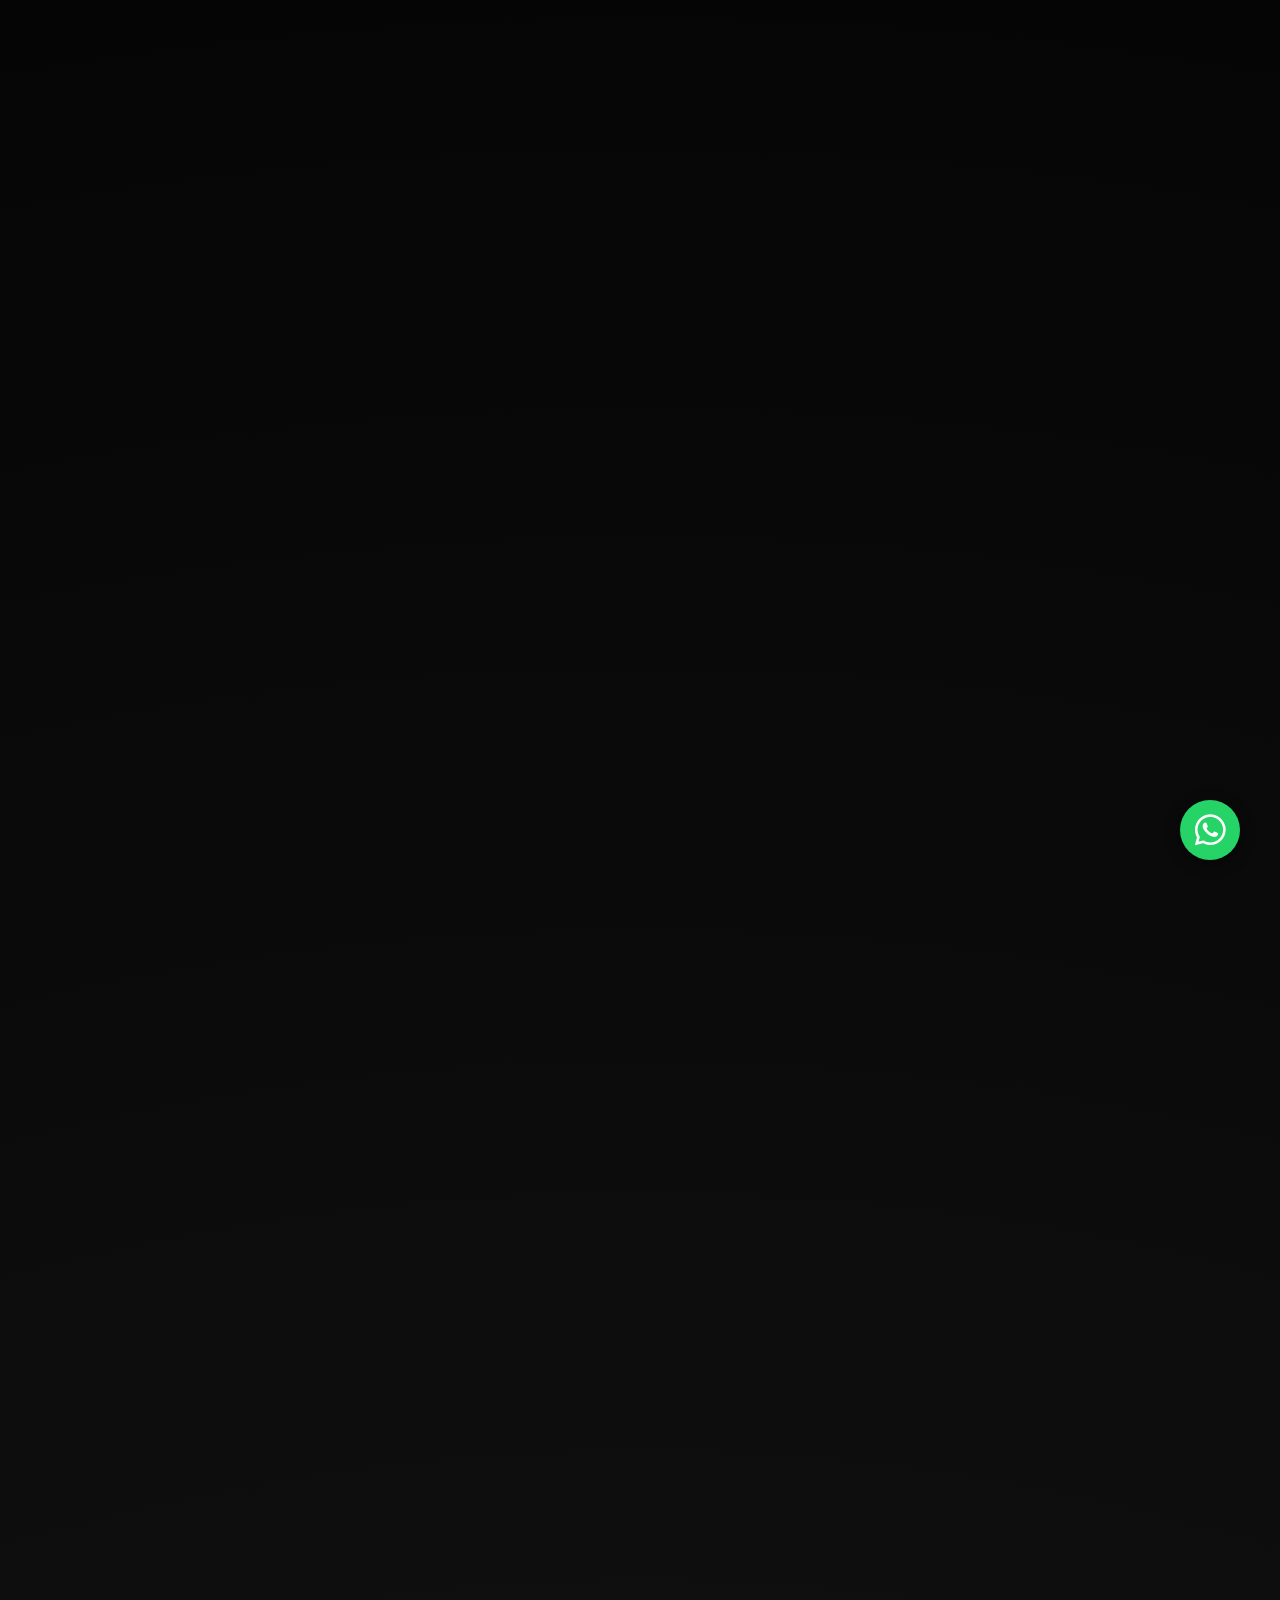
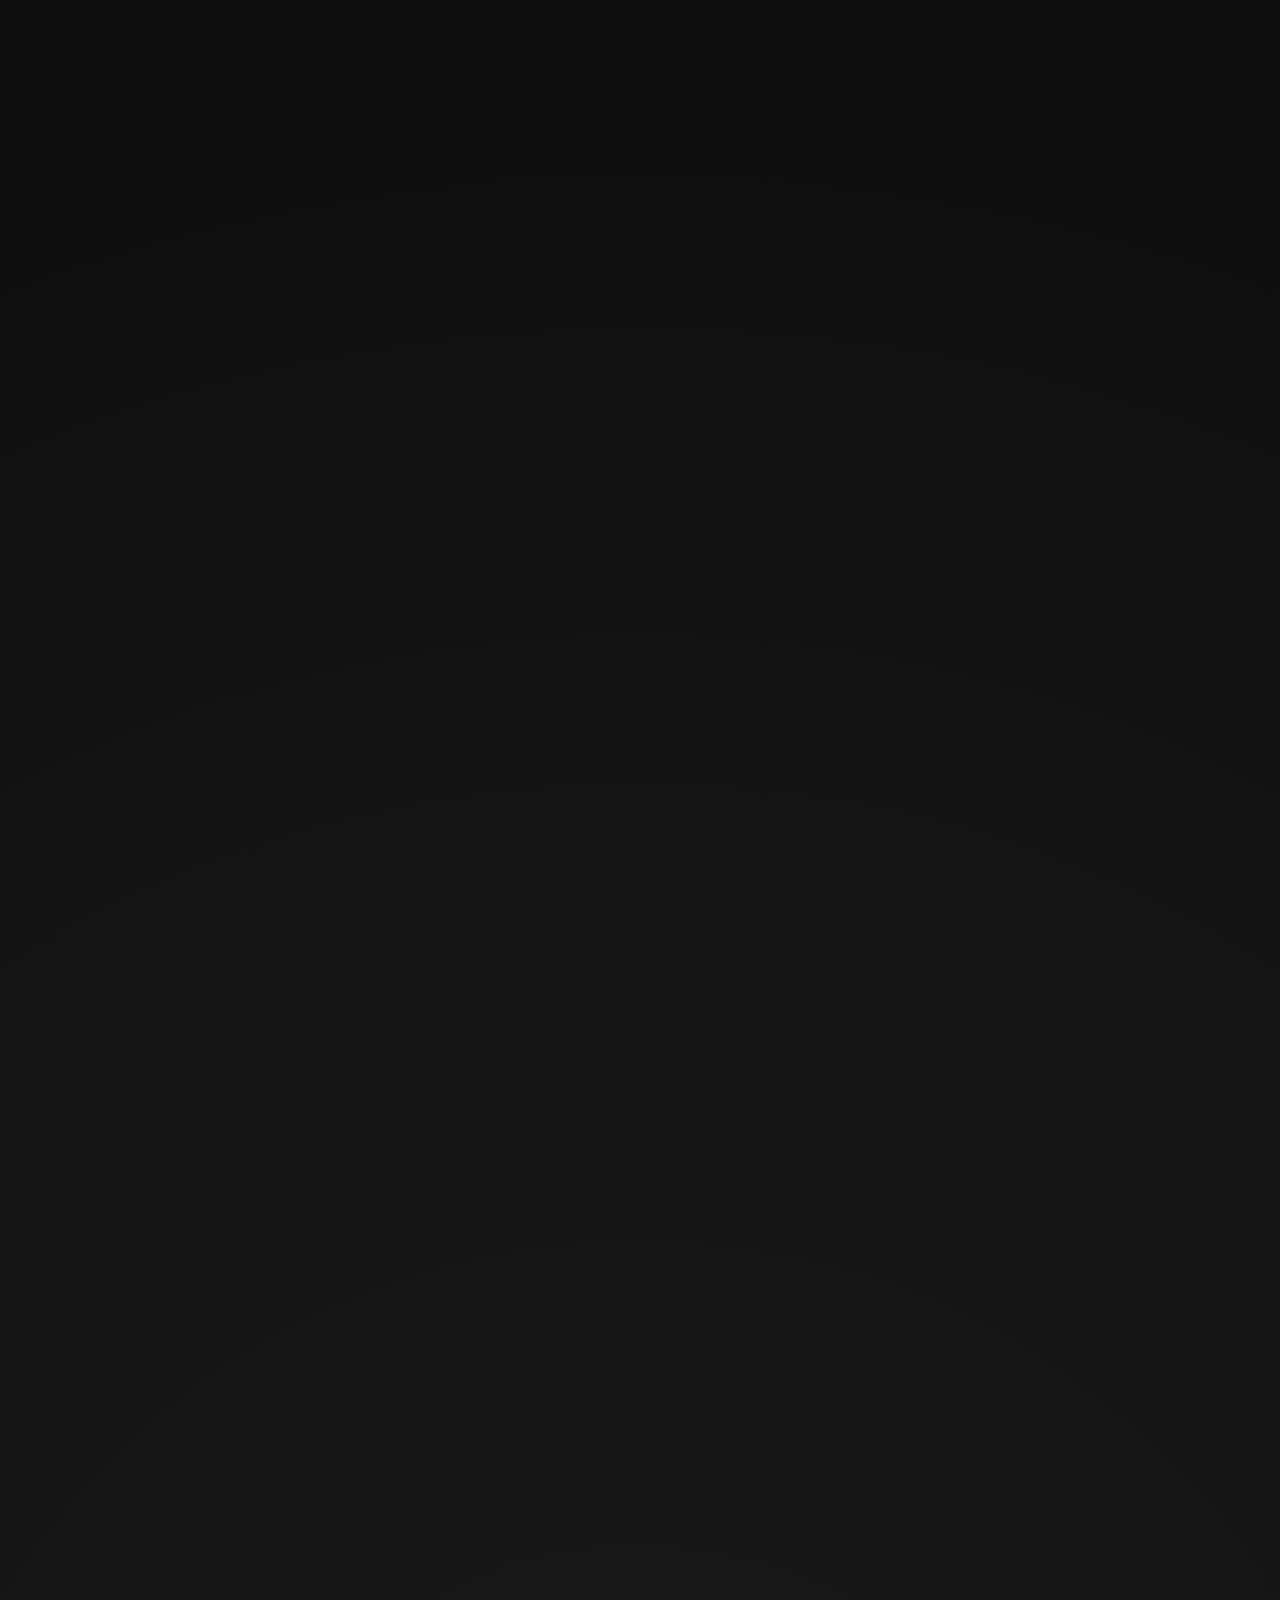
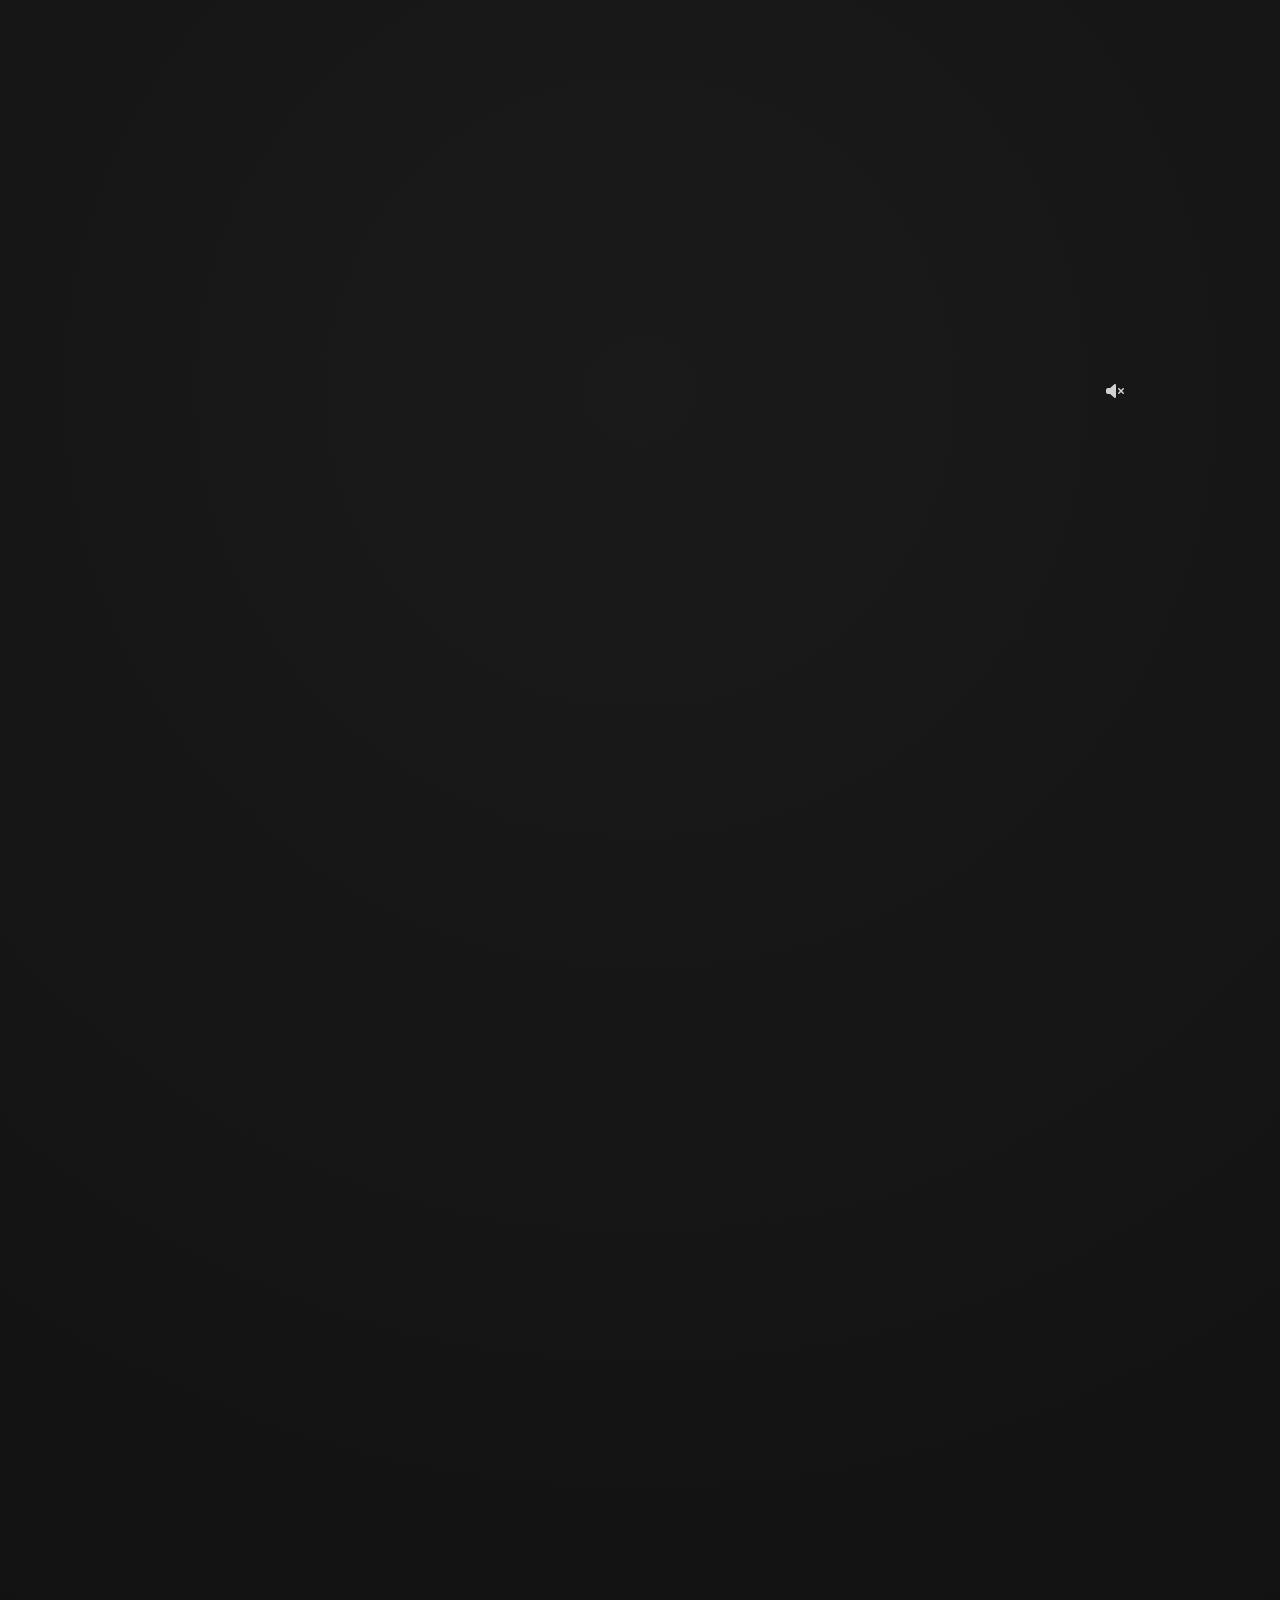
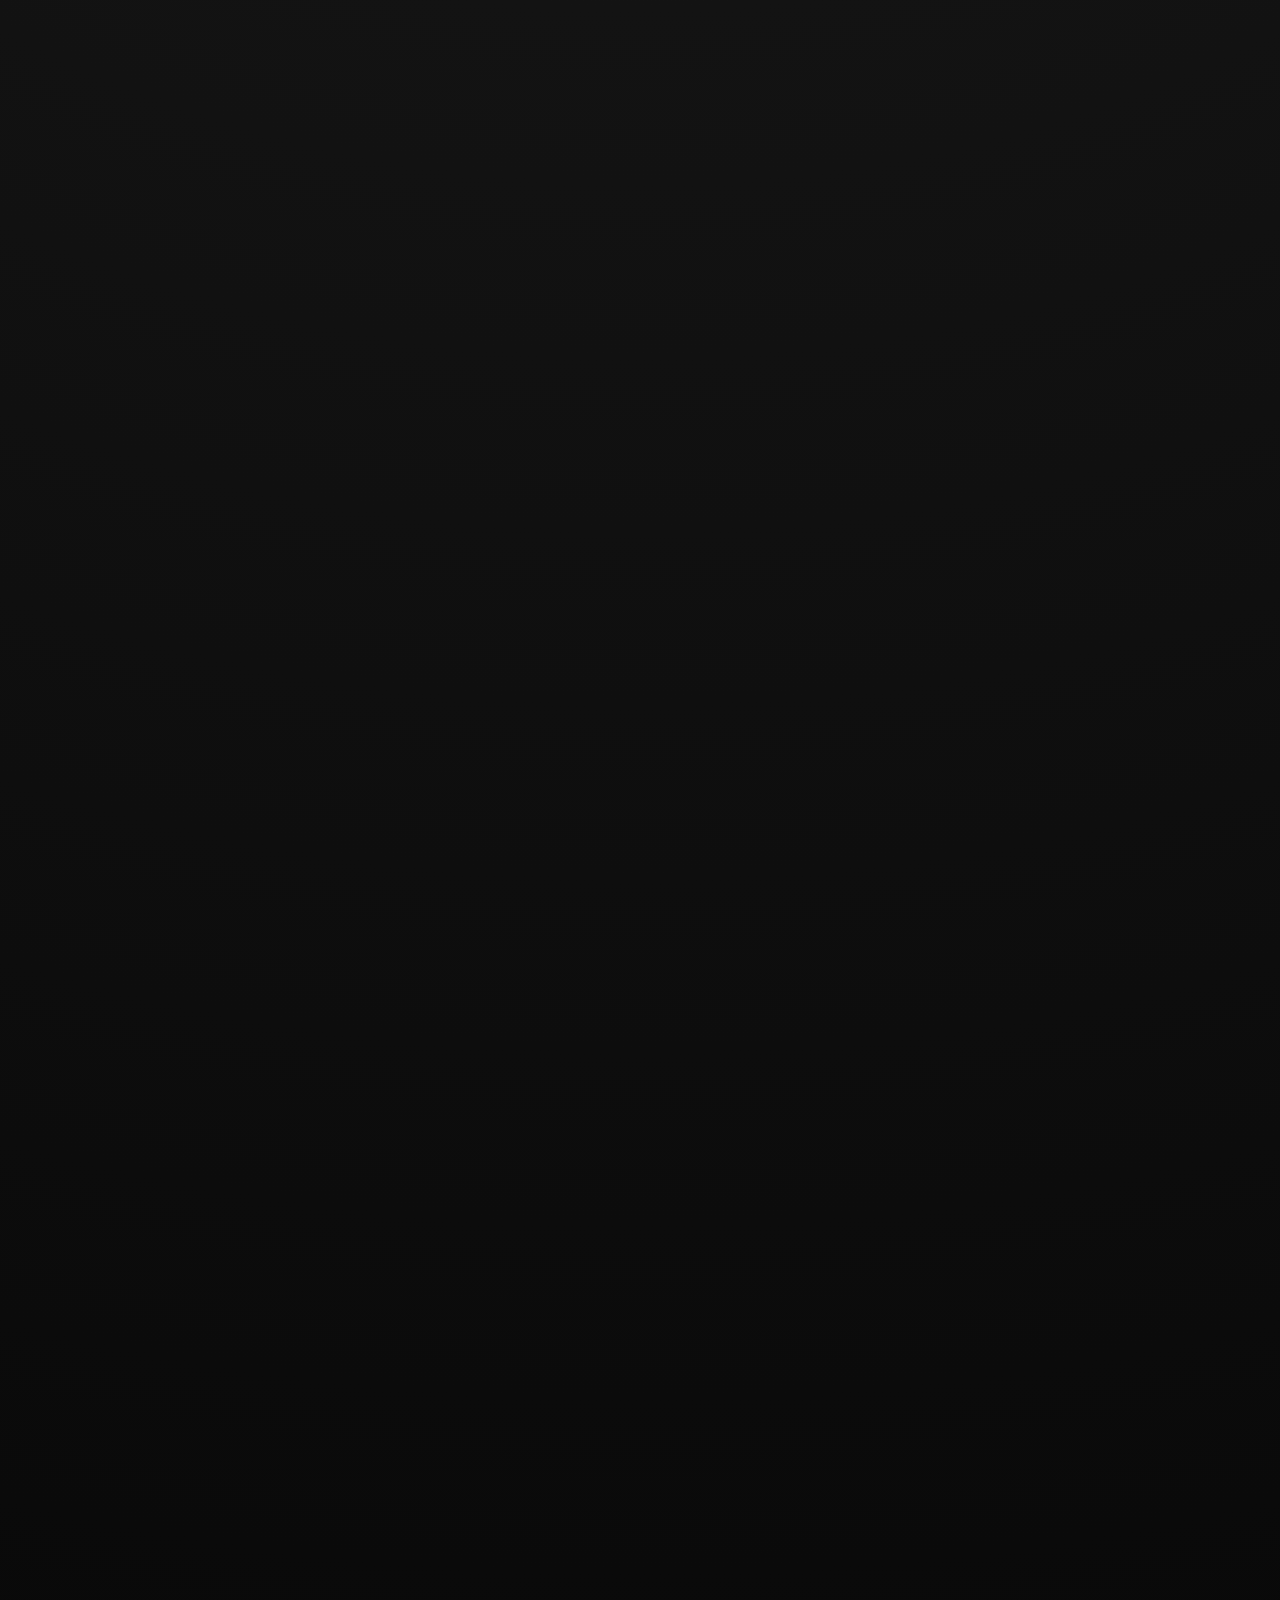
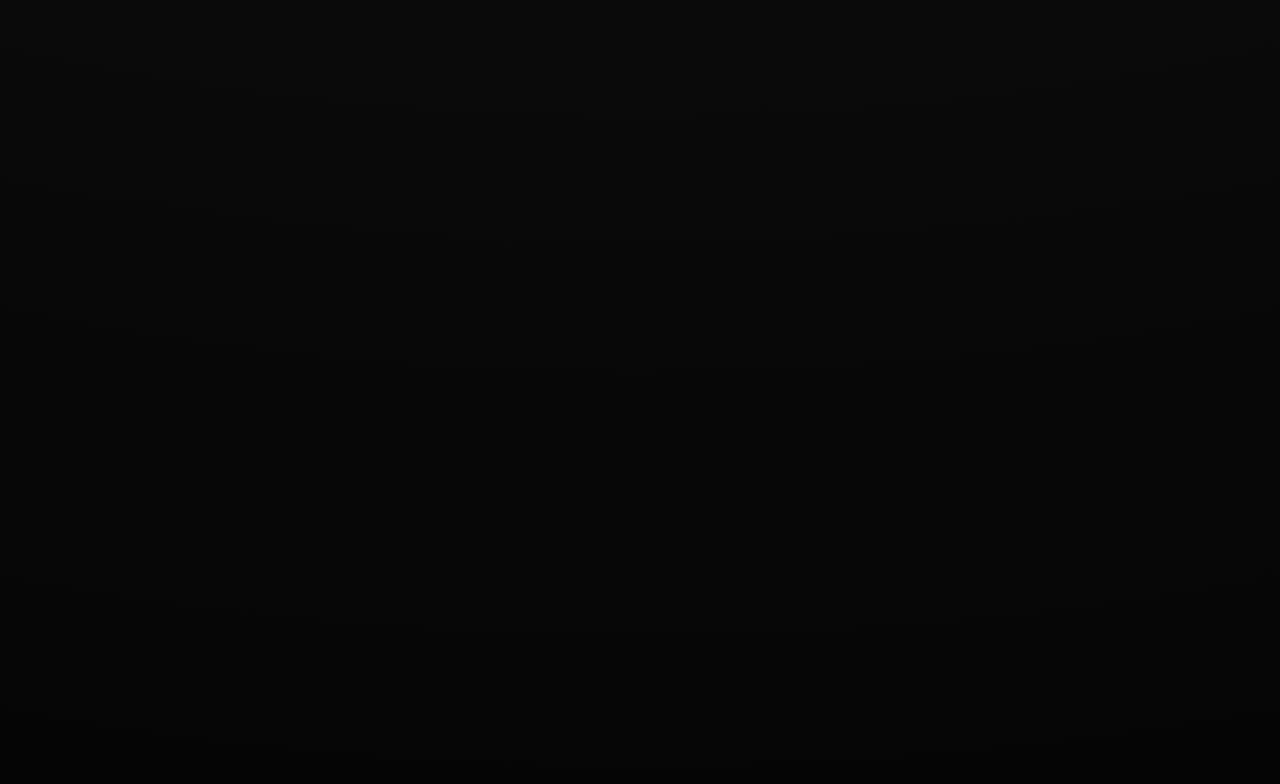
==== commit 602972fc: "Update index.html" ====
--- a/index.html
+++ b/index.html
@@ -4,7 +4,7 @@
     <meta charset="UTF-8">
     <meta name="viewport" content="width=device-width, initial-scale=1.0">
     <title>Menu Officiel - Café ZIZ</title>
-    <!-- Fonts pour le côté luxe -->
+    <!-- Fonts pour le côté luxe (Cinzel pour les titres, Montserrat pour le texte) -->
     <link href="https://fonts.googleapis.com/css2?family=Cinzel:wght@600;700&family=Montserrat:wght@300;400;500;600&display=swap" rel="stylesheet">
     <!-- Font Awesome pour les icônes -->
     <link rel="stylesheet" href="https://cdnjs.cloudflare.com/ajax/libs/font-awesome/6.4.0/css/all.min.css">
@@ -20,6 +20,7 @@
     </div>
 
     <div class="menu-wrapper" id="main-content" style="opacity: 0; transition: opacity 0.8s ease;">
+        <!-- Cadre intérieur doré -->
         <div class="menu-border">
 
             <!-- SÉLECTEUR DE LANGUE -->
@@ -37,6 +38,8 @@
                 <div class="separator-lg"></div>
             </header>
 
+
+            <!-- CONTENU PRINCIPAL -->
             <!-- STICKY NAVIGATION BAR -->
             <nav class="sticky-nav">
                 <ul class="nav-links">
@@ -60,100 +63,258 @@
                 <div class="menu-content">
                     <div class="menu-column">
                         <div class="category">
-                            <h3 class="sub-cat"><i class="fas fa-star" style="color: var(--gold-primary);"></i> <span data-i18n="ftor_ziz">Ftor ZIZ</span></h3>
-                            <p class="ftour-desc" data-i18n="ftor_ziz_desc">Pain • Œufs • Confiture • Miel • Amlou • Olives • Huile d'olive • Yaourt • Thé / Café</p>
+                            <ul class="items">
+                                <li style="display: block; padding: 10px 0; border-bottom: 1px solid rgba(255,255,255,0.05);">
+                                    <div style="display: flex; justify-content: space-between; align-items: center; margin-bottom: 5px;">
+                                        <h3 class="sub-cat" style="margin: 0; padding: 0; border: none;"><i class="fas fa-star" style="color: var(--gold-primary);"></i> <span class="item-name" data-i18n="ftor_ziz">Ftor ZIZ</span></h3>
+                                        <span class="item-price" style="color: var(--gold-primary); font-weight: 700;">25 DH</span>
+                                    </div>
+                                    <p class="ftour-desc" data-i18n="ftor_ziz_desc" style="margin: 0; line-height: 1.4;">Pain • Œufs • Confiture • Miel • Amlou • Olives • Huile d'olive • Yaourt • Thé / Café</p>
+                                </li>
+                            </ul>
                         </div>
                         <div class="category">
-                            <h3 class="sub-cat"><i class="fas fa-crown" style="color: #ff9800;"></i> <span data-i18n="ftor_royal">Ftor Royal</span></h3>
-                            <p class="ftour-desc" data-i18n="ftor_royal_desc">Khlii • Thé / Café • Omelette • Jben • Amlou • Huile • Dinde Fumée • Jus d'Orange • Miel  • Eau minérale • Mkhmar / Baguette • Patisserie • Olives</p>
+                            <ul class="items">
+                                <li style="display: block; padding: 10px 0; border-bottom: 1px solid rgba(255,255,255,0.05);">
+                                    <div style="display: flex; justify-content: space-between; align-items: center; margin-bottom: 5px;">
+                                        <h3 class="sub-cat" style="margin: 0; padding: 0; border: none;"><i class="fas fa-crown" style="color: #ff9800;"></i> <span class="item-name" data-i18n="ftor_royal">Ftor Royal</span></h3>
+                                        <span class="item-price" style="color: var(--gold-primary); font-weight: 700;">42 DH</span>
+                                    </div>
+                                    <p class="ftour-desc" data-i18n="ftor_royal_desc" style="margin: 0; line-height: 1.4;">Khlii • Thé / Café • Omelette • Jben • Amlou • Huile • Dinde Fumée • Jus d'Orange • Miel • Lovis • Eau minérale • Mkhmar / Baguette • Patisserie • Olives</p>
+                                </li>
+                            </ul>
                         </div>
                     </div>
                     <div class="menu-column">
                         <div class="category">
                             <h3 class="sub-cat"><i class="fas fa-egg"></i> <span data-i18n="omelettes">Omelettes</span></h3>
-                            <ul class="items">
-                                <li><span class="item-name" data-i18n="omelette_fromage">Omelette Fromage</span> <span class="small-desc" data-i18n="omelette_fromage_desc">(Oeuf + Fromage + Pain)</span><span class="dots"></span><span class="item-price">20 DH</span></li>
-                                <li><span class="item-name" data-i18n="omelette_thon">Omelette Thon</span> <span class="small-desc" data-i18n="omelette_thon_desc">(Oeuf + Thon + Fromage + Pain)</span><span class="dots"></span><span class="item-price">20 DH</span></li>
-                                <li><span class="item-name" data-i18n="omelette_mix">Omelette Mix</span> <span class="small-desc" data-i18n="omelette_mix_desc">(Oeuf + Fromage + Thon + Légumes)</span><span class="dots"></span><span class="item-price">20 DH</span></li>
-                            </ul>
+                           <ul class="items">
+    <li><span class="item-name" data-i18n="omelette_fromage">Omelette Fromage</span> <span class="small-desc" data-i18n="omelette_fromage_desc">(Oeuf + Fromage + Pain)</span><span class="dots"></span><span class="item-price">12 DH</span></li>
+    <li><span class="item-name" data-i18n="omelette_thon">Omelette Thon</span> <span class="small-desc" data-i18n="omelette_thon_desc">(Oeuf + Thon + Fromage + Pain)</span><span class="dots"></span><span class="item-price">12 DH</span></li>
+    <li><span class="item-name" data-i18n="omelette_mix">Omelette KHLII</span> <span class="small-desc" data-i18n="omelette_mix_desc">(Oeuf + Fromage + Thon + Khlii)</span><span class="dots"></span><span class="item-price">15 DH</span></li>
+    <li><span class="item-name" data-i18n="omelette_ziz">Omelette Ziz</span> <span class="small-desc" data-i18n="omelette_ziz_desc">(Oeuf + Fromage + Thon + Charcuterie)</span><span class="dots"></span><span class="item-price">20 DH</span></li>
+    <li><span class="item-name" data-i18n="omelette_speciale">Omelette Spéciale</span> <span class="small-desc" data-i18n="omelette_speciale_desc">(... + Charcuterie + Légumes)</span><span class="dots"></span><span class="item-price">22 DH</span></li>
+</ul>
+
                         </div>
                     </div>
                 </div>
             </div>
 
-            <!-- SECTION BOISSONS -->
+
+            <!-- SECTION BOISSONS (Mcharib) -->
             <div id="boissons" class="menu-content top-margin-border" style="padding-top: 60px; margin-top: -20px;">
+                <!-- Les Jus f boite wahedha hit twal -->
                 <div class="category" style="flex: 1; min-width: 300px;">
                     <h2 class="category-title"><i class="fas fa-glass-whiskey"></i> <span data-i18n="les_jus">LES JUS</span></h2>
                     <ul class="items" style="display: grid; grid-template-columns: repeat(auto-fit, minmax(280px, 1fr)); gap: 10px 40px;">
+                        <li><span class="item-name" data-i18n="jus_ananas">Jus d'Ananas</span><span class="dots"></span><span class="item-price">23 DH</span></li>
+                        <li><span class="item-name" data-i18n="jus_fraise">Jus de fraise</span><span class="dots"></span><span class="item-price">23 DH</span></li>
+                        <li><span class="item-name" data-i18n="jus_mangue">Jus de mangue</span><span class="dots"></span><span class="item-price">23 DH</span></li>
+                        <li><span class="item-name" data-i18n="jus_citron">Jus de citron</span><span class="dots"></span><span class="item-price">20 DH</span></li>
+                        <li><span class="item-name" data-i18n="jus_peche">Jus de pêche</span><span class="dots"></span><span class="item-price">23 DH</span></li>
+                        <li><span class="item-name" data-i18n="jus_kiwi">Jus de kiwi</span><span class="dots"></span><span class="item-price">23 DH</span></li>
                         <li><span class="item-name" data-i18n="jus_orange">Jus d'orange</span><span class="dots"></span><span class="item-price">15 DH</span></li>
+                        <li><span class="item-name" data-i18n="jus_pomme">Jus de pomme</span><span class="dots"></span><span class="item-price">13 DH</span></li>
+                        <li><span class="item-name" data-i18n="jus_banane">Jus de banane</span><span class="dots"></span><span class="item-price">13 DH</span></li>
                         <li><span class="item-name" data-i18n="jus_avocat">Jus d'avocat</span><span class="dots"></span><span class="item-price">18 DH</span></li>
                         <li><span class="item-name" data-i18n="panache">Panaché</span><span class="dots"></span><span class="item-price">23 DH</span></li>
+                        <li><span class="item-name" data-i18n="jus_mojito">Jus mojito</span><span class="dots"></span><span class="item-price">20 DH</span></li>
+                        <li><span class="item-name" data-i18n="jus_carotte">Jus de Dragon</span><span class="dots"></span><span class="item-price">25 DH</span></li>
                     </ul>
                 </div>
             </div>
 
-            <!-- SECTION PLATS (LES MQALI) - ZDNA LIHA TAMAN 20DH -->
-            <div id="plats" class="menu-content top-margin-border" style="padding-top: 60px; margin-top: -20px;">
-                <div class="category" style="flex: 1; text-align: center;">
-                    <h2 class="category-title"><i class="fas fa-concierge-bell"></i> <span data-i18n="mqali_title">LES MQALI</span></h2>
-                    <ul class="items" style="display: grid; grid-template-columns: repeat(auto-fit, minmax(280px, 1fr)); gap: 10px 40px;">
-                        <li><span class="item-name" data-i18n="mqila_kefta">Mqila Kefta & Beid</span><span class="dots"></span><span class="item-price">20 DH</span></li>
-                        <li><span class="item-name" data-i18n="mqila_thon">Mqila Thon & Beid</span><span class="dots"></span><span class="item-price">20 DH</span></li>
-                        <li><span class="item-name" data-i18n="mqila_crevette">Mqila Crevette</span><span class="dots"></span><span class="item-price">20 DH</span></li>
-                        <li><span class="item-name" data-i18n="mqila_foie">Mqila Foie (Kebda)</span><span class="dots"></span><span class="item-price">20 DH</span></li>
+            <div class="menu-content top-margin">
+                <div class="category" style="flex: 1;">
+                    <h2 class="category-title"><i class="fas fa-mug-hot"></i> <span data-i18n="boissons_chaudes">BOISSONS CHAUDES</span></h2>
+                    <ul class="items">
+                        <li><span class="item-name" data-i18n="espresso">Espresso</span><span class="dots"></span><span class="item-price">10 DH</span></li>
+                        <li><span class="item-name" data-i18n="cappuccino">Cappuccino</span><span class="dots"></span><span class="item-price">10 DH</span></li>
+                        <li><span class="item-name" data-i18n="cafe_nes_nes">Café nes nes</span><span class="dots"></span><span class="item-price">10 DH</span></li>
+                        <li><span class="item-name" data-i18n="espresso_au_lait">Espresso au lait</span><span class="dots"></span><span class="item-price">10 DH</span></li>
+                        <li><span class="item-name" data-i18n="cafe_noir">Café noir</span><span class="dots"></span><span class="item-price">10 DH</span></li>
+                        <li><span class="item-name" data-i18n="cafe_creme">Café crème</span><span class="dots"></span><span class="item-price">10 DH</span></li>
+                        <li><span class="item-name" data-i18n="chocolat_chaud">Chocolat chaud</span><span class="dots"></span><span class="item-price">10 DH</span></li>
                     </ul>
                 </div>
-            </div>
-
-            <!-- SECTION FAST FOOD -->
+                <div class="category" style="flex: 1;">
+                    <h2 class="category-title"><i class="fas fa-snowflake"></i> <span data-i18n="boissons_froid">BOISSONS FROID</span></h2>
+                    <ul class="items">
+                        <li><span class="item-name" data-i18n="red_bull">Red bull</span><span class="dots"></span><span class="item-price">22 DH</span></li>
+                        <li><span class="item-name" data-i18n="eau_minerale_33cl">Eau minérale 33cl</span><span class="dots"></span><span class="item-price">3 DH</span></li>
+                        <li><span class="item-name" data-i18n="soda">Soda</span><span class="dots"></span><span class="item-price">12 DH</span></li>
+                        <li><span class="item-name" data-i18n="eau_minerale_05l">Eau minérale 0.5L</span><span class="dots"></span><span class="item-price">7 DH</span></li>
+                        <li><span class="item-name" data-i18n="eau_minerale_15l">Eau minérale 1.5L</span><span class="dots"></span><span class="item-price">10 DH</span></li>
+                    </ul>
+                </div>
+            </div>
+
+            <!-- SECTION PLAT ET TRADITION (Tajine / Couscous / Plat) -->
+            <div id="plats" class="menu-content flex-three-col top-margin-border" style="padding-top: 60px; margin-top: -20px;">
+                <div class="category small-cat">
+                     <h2 class="category-title"><i class="fas fa-utensils"></i> <span data-i18n="plat">PLAT</span></h2>
+                     <ul class="items">
+                         <li><span class="item-name" data-i18n="brochette_dinde">Brochette dinde</span><span class="dots"></span><span class="item-price">45 DH</span></li>
+                         <li><span class="item-name" data-i18n="viande_hachee">Viande hachée</span><span class="dots"></span><span class="item-price">50 DH</span></li>
+                         <li><span class="item-name" data-i18n="mix">Mix</span><span class="dots"></span><span class="item-price">60 DH</span></li>
+                         <li><span class="item-name">ZIZ</span><span class="dots"></span><span class="item-price">60 DH</span></li>
+                         <li><span class="item-name" data-i18n="emince_poulet">Emincé de poulet</span><span class="dots"></span><span class="item-price">40 DH</span></li>
+                         <li><span class="item-name" data-i18n="escalope">Escalope</span><span class="dots"></span><span class="item-price">70 DH</span></li>
+                     </ul>
+                </div>
+                
+                <div class="category small-cat">
+                    <h2 class="category-title"><i class="fas fa-bowl-food"></i> <span data-i18n="couscous">COUSCOUS</span> <i class="fas fa-mosque" style="font-size: 0.9em; margin-left: 10px; opacity: 0.85;"></i></h2>
+                    <p class="couscous-info"><strong data-i18n="couscous_info">COUSCOUS :</strong> <span data-i18n="couscous_desc">Le Spécial du</span> <strong style="color: #fff;" data-i18n="vendredi">Vendredi</strong></p>
+                    <ul class="items list-margin">
+                        <li><span class="item-name" data-i18n="couscous_poulet">Couscous poulet</span><span class="dots"></span><span class="item-price">30 DH</span></li>
+                        <li><span class="item-name" data-i18n="couscous_viande">Couscous viande</span><span class="dots"></span><span class="item-price">45 DH</span></li>
+                        <li><span class="item-name" data-i18n="couscous_tfaya">Couscous tfaya</span><span class="dots"></span><span class="item-price">45 DH</span></li>
+                        <li><span class="item-name" data-i18n="couscous_mix">Couscous mix</span><span class="dots"></span><span class="item-price">50 DH</span></li>
+                        <li style="color: var(--gold-light); font-weight: 500;"><i class="fas fa-glass-water" style="color: #fff; margin-right: 5px;"></i> <span class="item-name" data-i18n="lben">Lben</span> 🥛 <span class="dots"></span><span class="item-price">0 DH</span></li>
+                    </ul>
+                </div>
+
+                <div class="menu-column">
+                    <!-- SALADES -->
+                    <div class="category small-cat">
+                        <h2 class="category-title"><i class="fas fa-leaf"></i> <span data-i18n="salade">SALADE</span></h2>
+                        <ul class="items">
+                            <li><span class="item-name" data-i18n="marocaine">Marocaine</span><span class="dots"></span><span class="item-price">20 DH</span></li>
+                            <li><span class="item-name" data-i18n="american">Américan</span><span class="dots"></span><span class="item-price">35 DH</span></li>
+                            <li><span class="item-name">ZIZ</span><span class="dots"></span><span class="item-price">40 DH</span></li>
+                            <li><span class="item-name" data-i18n="micsican">Micsican</span><span class="dots"></span><span class="item-price">40 DH</span></li>
+                            <li><span class="item-name" data-i18n="sizar">Sizar</span><span class="dots"></span><span class="item-price">50 DH</span></li>
+                        </ul>
+                    </div>
+                </div>
+            </div>
+
+            <!-- SECTION DU MILIEU (FAST FOOD) -->
             <div id="fastfood" class="menu-content top-margin" style="padding-top: 60px; margin-top: -40px;">
+                
+                <!-- COLONNE 1 -->
                 <div class="menu-column">
+                    <!-- PANINI -->
                     <div class="category">
                         <h2 class="category-title"><i class="fas fa-bread-slice"></i> <span data-i18n="panini">PANINI</span></h2>
                         <ul class="items">
                             <li><span class="item-name" data-i18n="dinde">Dinde</span><span class="dots"></span><span class="item-price">18 DH</span></li>
                             <li><span class="item-name" data-i18n="viande_hachee">Viande hachée</span><span class="dots"></span><span class="item-price">20 DH</span></li>
-                        </ul>
-                    </div>
+                            <li><span class="item-name" data-i18n="mix">Mix</span><span class="dots"></span><span class="item-price">22 DH</span></li>
+                            <li><span class="item-name" data-i18n="royal">Royal</span><span class="dots"></span><span class="item-price">24 DH</span></li>
+                            <li><span class="item-name">ZIZ</span><span class="dots"></span><span class="item-price">24 DH</span></li>
+                            <li><span class="item-name" data-i18n="fruit_de_mer">Fruit de mer</span><span class="dots"></span><span class="item-price">25 DH</span></li>
+                        </ul>
+                    </div>
+
+                    <!-- SANDWICH -->
+                    <div class="category">
+                        <h2 class="category-title"><i class="fas fa-hotdog"></i> <span data-i18n="sandwich">SANDWICH</span></h2>
+                        <ul class="items">
+                            <li><span class="item-name" data-i18n="dinde">Dinde</span><span class="dots"></span><span class="item-price">18 DH</span></li>
+                            <li><span class="item-name" data-i18n="viande_hachee">Viande hachée</span><span class="dots"></span><span class="item-price">20 DH</span></li>
+                            <li><span class="item-name" data-i18n="mix">Mix</span><span class="dots"></span><span class="item-price">22 DH</span></li>
+                            <li><span class="item-name">ZIZ</span><span class="dots"></span><span class="item-price">24 DH</span></li>
+                            <li><span class="item-name" data-i18n="fruit_de_mer">Fruit de mer</span><span class="dots"></span><span class="item-price">25 DH</span></li>
+                            <li><span class="item-name" data-i18n="royal">Royal</span><span class="dots"></span><span class="item-price">25 DH</span></li>
+                        </ul>
+                    </div>
+                </div>
+
+                <!-- COLONNE 2 -->
+                <div class="menu-column">
+                    <!-- TACOS -->
+                    <div class="category">
+                        <h2 class="category-title"><i class="fas fa-utensils"></i> <span data-i18n="tacos">TACOS</span></h2>
+                        <ul class="items">
+                            <li><span class="item-name" data-i18n="viande_hachee">Viande hachée</span><span class="dots"></span><span class="item-price">35 DH</span></li>
+                            <li><span class="item-name" data-i18n="dinde">Dinde</span><span class="dots"></span><span class="item-price">32 DH</span></li>
+                            <li><span class="item-name" data-i18n="mix">Mix</span><span class="dots"></span><span class="item-price">40 DH</span></li>
+                            <li><span class="item-name" data-i18n="royal">Royal</span><span class="dots"></span><span class="item-price">42 DH</span></li>
+                            <li><span class="item-name">ZIZ</span><span class="dots"></span><span class="item-price">40 DH</span></li>
+                            <li><span class="item-name" data-i18n="fruit_de_mer">Fruit de mer</span><span class="dots"></span><span class="item-price">40 DH</span></li>
+                            <li><span class="item-name" data-i18n="kabda">Kabda</span><span class="dots"></span><span class="item-price">35 DH</span></li>
+                            <li><span class="item-name" data-i18n="cordon_bleu">Cordon bleu</span><span class="dots"></span><span class="item-price">35 DH</span></li>
+                        </ul>
+                    </div>
+
+                    <!-- BURGER -->
                     <div class="category">
                         <h2 class="category-title"><i class="fas fa-hamburger"></i> <span data-i18n="burger">BURGER</span></h2>
                         <ul class="items">
                             <li><span class="item-name" data-i18n="chicken">Chicken</span><span class="dots"></span><span class="item-price">30 DH</span></li>
+                            <li><span class="item-name" data-i18n="american">Américan</span><span class="dots"></span><span class="item-price">34 DH</span></li>
+                            <li><span class="item-name" data-i18n="cheeseburger">Cheeseburger</span><span class="dots"></span><span class="item-price">35 DH</span></li>
                             <li><span class="item-name">ZIZ</span><span class="dots"></span><span class="item-price">35 DH</span></li>
-                        </ul>
-                    </div>
-                </div>
-            </div>
-
-            <!-- SECTION DESSERTS (LES GLACES) - VERSION FIXÉE -->
+                            <li><span class="item-name" data-i18n="mix">Mix</span><span class="dots"></span><span class="item-price">40 DH</span></li>
+                            <li><span class="item-name" data-i18n="royal">Royal</span><span class="dots"></span><span class="item-price">40 DH</span></li>
+                        </ul>
+                    </div>
+                </div>
+
+                <!-- COLONNE 3 -->
+                <div class="menu-column">
+                    <!-- PIZZA -->
+                    <div class="category">
+                        <h2 class="category-title"><i class="fas fa-pizza-slice"></i> <span data-i18n="pizza">PIZZA</span></h2>
+                        <ul class="items">
+                            <li><span class="item-name" data-i18n="margarita">Margarita</span><span class="dots"></span><span class="item-price">35 DH</span></li>
+                            <li><span class="item-name" data-i18n="fromages_4">4 Fromages</span><span class="dots"></span><span class="item-price">35 DH</span></li>
+                            <li><span class="item-name" data-i18n="dinde_fume">Dinde fumé</span><span class="dots"></span><span class="item-price">35 DH</span></li>
+                            <li><span class="item-name" data-i18n="viande_hachee">Viande hachée</span><span class="dots"></span><span class="item-price">40 DH</span></li>
+                            <li><span class="item-name" data-i18n="dinde">Dinde</span><span class="dots"></span><span class="item-price">35 DH</span></li>
+                            <li><span class="item-name" data-i18n="mix">Mix</span><span class="dots"></span><span class="item-price">40 DH</span></li>
+                            <li><span class="item-name" data-i18n="thon">Thon</span><span class="dots"></span><span class="item-price">35 DH</span></li>
+                            <li><span class="item-name" data-i18n="saison_4">4 Saison</span><span class="dots"></span><span class="item-price">40 DH</span></li>
+                            <li><span class="item-name">ZIZ</span><span class="dots"></span><span class="item-price">40 DH</span></li>
+                            <li><span class="item-name" data-i18n="calzone">Calzone</span><span class="dots"></span><span class="item-price">35 DH</span></li>
+                            <li><span class="item-name" data-i18n="fruit_de_mer">Fruit de mer</span><span class="dots"></span><span class="item-price">40 DH</span></li>
+                        </ul>
+                    </div>
+
+                    <!-- FOUR & SNACK -->
+                    <div class="category">
+                        <h2 class="category-title"><i class="fas fa-bacon"></i> <span data-i18n="four_snack">FOUR & SNACK</span></h2>
+                        <ul class="items">
+                            <li><span class="item-name">Pastichio ZIZ</span><span class="dots"></span><span class="item-price">45 DH</span></li>
+                            <li><span class="item-name" data-i18n="gratin_royal">Gratin Royal / Ziz</span><span class="dots"></span><span class="item-price">40 DH</span></li>
+                        </ul>
+                    </div>
+                </div>
+            </div>
+
+            <!-- SECTION DESSERTS (LES GLACES) -->
             <div id="desserts" class="menu-content top-margin-border" style="padding-top: 60px; margin-top: -20px;">
                 <div class="category" style="flex: 1; text-align: center;">
                     <h2 class="category-title"><i class="fas fa-ice-cream"></i> <span data-i18n="glaces">LES GLACES</span></h2>
-                    
-                    <ul class="items">
-                        <li><span class="item-name" data-i18n="glaces_3_boules">3 Boules (Glace)</span><span class="dots"></span><span class="item-price">20 DH</span></li>
-                        <li><span class="item-name" data-i18n="mix_glace">Mix (Glace)</span><span class="dots"></span><span class="item-price">25 DH</span></li>
+                    <ul class="items no-price" style="display: flex; justify-content: center; gap: 30px; margin-top: 15px; list-style: none;">
+                        <li data-i18n="fraise">Fraise</li>
+                        <li data-i18n="nougat">Nougat</li>
+                        <li data-i18n="chocolat">Chocolat</li>
+                        <li data-i18n="pistache">Pistache</li>
+                        <li data-i18n="vanille">Vanille</li>
                     </ul>
-
-                    <p style="color: var(--gold-light); margin: 20px 0 10px; font-family: 'Cinzel', serif;" data-i18n="choisir_parfums">Choisissez vos parfums :</p>
-                    
-                    <ul class="items">
-                        <li><span class="item-name" data-i18n="fraise">Fraise</span><span class="dots"></span><span class="item-price">0 DH</span></li>
-                        <li><span class="item-name" data-i18n="nougat">Nougat</span><span class="dots"></span><span class="item-price">0 DH</span></li>
-                        <li><span class="item-name" data-i18n="chocolat">Chocolat</span><span class="dots"></span><span class="item-price">0 DH</span></li>
-                        <li><span class="item-name" data-i18n="pistache">Pistache</span><span class="dots"></span><span class="item-price">0 DH</span></li>
-                        <li><span class="item-name" data-i18n="vanille">Vanille</span><span class="dots"></span><span class="item-price">0 DH</span></li>
-                    </ul>
-                </div>
-            </div>
-
-            <!-- SECTION LIVRAISON -->
+                    <p class="glace-price" style="margin-top: 20px; font-size: 1.4rem; color: var(--gold-primary); font-family: 'Cinzel', serif;">
+                        <span data-i18n="la_boule">3 Boules :</span> <span class="price-hl">20 DH</span>
+                    </p>
+                    <p class="glace-price" style="margin-top: 5px; font-size: 1.2rem; color: var(--gold-light); font-family: 'Cinzel', serif;">
+                        <span data-i18n="mix">Mix</span><span class="dots"></span><span class="item-price">25 DH</span>
+                    </p>
+                </div>
+            </div>
+
+            <!-- SECTION LIVRAISON GRATUITE -->
             <div id="livraison" class="livraison-section">
                 <div class="livraison-inner">
                     <div class="livraison-badge-top">🆓 LIVRAISON GRATUITE</div>
                     <h2 class="livraison-title"><i class="fas fa-motorcycle"></i> Livraison à Domicile</h2>
+                    <p class="livraison-subtitle">Commandez depuis chez vous – on livre <strong>GRATUITEMENT</strong> ! 🛵✨</p>
+
+                    <!-- FORMULAIRE COMMANDE -->
                     <div class="order-form-container">
+                        <div class="order-form-title"><i class="fas fa-clipboard-list"></i> Passez votre commande</div>
                         <form id="orderForm" class="order-form" onsubmit="sendOrder(event)">
                             <div class="form-group">
                                 <label><i class="fas fa-user"></i> Votre Nom</label>
@@ -169,24 +330,113 @@
                             </div>
                             <div class="form-group">
                                 <label><i class="fas fa-utensils"></i> Votre commande</label>
-                                <textarea id="clientOrder" rows="4" placeholder="Les items koxiti ghadi ibano hna..." required></textarea>
+                                <textarea id="clientOrder" rows="4" placeholder="Ex: 1 Burger ZIZ + 1 Jus d'orange + 1 Pizza Mix..." required></textarea>
                             </div>
                             <button type="submit" class="livraison-whatsapp form-submit-btn">
                                 <i class="fab fa-whatsapp"></i> Envoyer sur WhatsApp
                             </button>
                         </form>
                     </div>
+
+                    <p class="livraison-note">📞 On vous contacte pour confirmer – livraison GRATUITE !</p>
+                </div>
+            </div>
+
+            <!-- SECTION À PROPOS -->
+            <div class="about-section">
+                <div class="about-content">
+                    <h3 class="about-title"><i class="fas fa-star"></i> <span data-i18n="about_title">Mieux nous connaître</span></h3>
+                    <p class="about-text" data-i18n="about_text" data-i18n-html="true"><strong>Café ZIZ</strong> est l'un des restaurants et cafés les plus réputés à <strong>Azilal</strong>, connu pour la qualité de ses plats et son service raffiné 👑.</p>
+                    
+                    <div class="about-features">
+                        <h4 data-i18n="about_features_title">⭐ Ce qui distingue Café ZIZ :</h4>
+                        <ul>
+                            <li><i class="fas fa-check-circle"></i> <span data-i18n="feature_1">Produits frais & Haute qualité</span></li>
+                            <li><i class="fas fa-check-circle"></i> <span data-i18n="feature_2">Prix accessibles à tous</span></li>
+                            <li><i class="fas fa-check-circle"></i> <span data-i18n="feature_3">Espace agréable et confortable</span></li>
+                            <li><i class="fas fa-check-circle"></i> <span data-i18n="feature_4">Service rapide et respectueux</span></li>
+                            <li><i class="fas fa-check-circle"></i> <span data-i18n="feature_5">Idéal pour familles et jeunes</span></li>
+                        </ul>
+                    </div>
+
+                    <div class="about-vision">
+                        <h4 data-i18n="about_vision_title">🎯 Notre Objectif :</h4>
+                        <p data-i18n="about_vision_text" data-i18n-html="true">Offrir une expérience exceptionnelle alliant :<br><strong>Goût – Qualité – Confort – Confiance</strong></p>
+                    </div>
+
+                    <div style="margin-top: 35px; text-align: center;">
+                        <!-- Embedded Promo Video Slideshow -->
+                        <div style="position: relative; padding-bottom: 56.25%; height: 0; overflow: hidden; border: 2px solid var(--gold-dark); border-radius: 8px; box-shadow: 0 10px 20px rgba(0, 0, 0, 0.5); margin-bottom: 20px;">
+                            <iframe src="promo.html" style="position: absolute; top: 0; left: 0; width: 100%; height: 100%; border: 0;" allowfullscreen></iframe>
+                        </div>
+                        <a href="galerie.html" class="btn-gallery"><i class="fas fa-camera-retro"></i> <span data-i18n="gallery_btn">Voir toutes les Photos</span></a>
+                    </div>
+                </div>
+            </div>
+
+            <!-- SECTION VIDÉO -->
+            <div class="video-section">
+                <div class="video-header">
+                    <h3 class="video-title"><i class="fas fa-play-circle" style="color: var(--gold-primary); margin-right: 10px;"></i> <span data-i18n="video_title">Découvrez Café ZIZ</span></h3>
+                    <p class="video-desc" data-i18n="video_desc">Plongez dans l'ambiance unique de notre espace.</p>
+                </div>
+                
+                <div class="video-container">
+                    <video controls width="100%" poster="logo.png" style="border: 2px solid var(--gold-dark); border-radius: 8px; box-shadow: 0 10px 20px rgba(0, 0, 0, 0.5);">
+                        <source src="Realistic_drone_shot_extended_5b89e298a0.mp4" type="video/mp4">
+                        Votre navigateur ne supporte pas la balise vidéo.
+                    </video>
+                </div>
+            </div>
+
+            <!-- SECTION GOOGLE MAPS & AVIS -->
+            <div class="maps-section">
+                <div class="maps-header">
+                    <h3 class="maps-title"><i class="fas fa-map-marked-alt"></i> <span data-i18n="maps_title">Notre Localisation</span></h3>
+                    <div class="stars-rating">
+                        <i class="fas fa-star"></i>
+                        <i class="fas fa-star"></i>
+                        <i class="fas fa-star"></i>
+                        <i class="fas fa-star"></i>
+                        <i class="fas fa-star"></i>
+                        <span class="rating-text">5.0</span>
+                    </div>
+                    <li class="nav-livraison">
+                        <a href="#livraison" onclick="activateLivraisonMode(event)">
+                            <i class="fas fa-motorcycle"></i> <span data-i18n="livraison">Livraison</span>
+                            <span class="nav-gratuit-badge">GRATUIT</span>
+                        </a>
+                    </li>
+                    <p class="maps-desc" data-i18n="maps_desc">Café & Restaurant Ziz, La meilleure adresse à Azilal.</p>
+                </div>
+                
+                <div class="maps-container">
+                    <iframe src="https://www.google.com/maps/embed?pb=!1m18!1m12!1m3!1d3372.58988691509!2d-6.5865355!3d31.9520502!2m3!1f0!2f0!3f0!3m2!1i1024!2i768!4f13.1!3m3!1m2!1s0x100ab1437ac4fbe9%3A0xb3ad29bf5b144e57!2sCaf%C3%A9%20%26%20Restaurant%20Ziz!5e0!3m2!1sfr!2sma!4v1700000000000!5m2!1sfr!2sma" width="100%" height="250" style="border:0;" allowfullscreen="" loading="lazy" referrerpolicy="no-referrer-when-downgrade"></iframe>
                 </div>
             </div>
 
             <!-- PIED DE MENU -->
             <footer class="menu-footer">
-                <p class="slogan" data-i18n="slogan">Qualité – Goût – Service</p>
-                <div class="socials">
-                    <a href="https://web.facebook.com/zizazlal/" target="_blank"><i class="fab fa-facebook-f"></i></a>
-                    <a href="https://www.instagram.com/station_restaurant_ziz/" target="_blank"><i class="fab fa-instagram"></i></a>
+                <div class="slogan-container">
+                    <p class="slogan" data-i18n="slogan">Qualité – Goût – Service</p>
+                    <div class="socials">
+                        <a href="https://web.facebook.com/zizazlal/" target="_blank" title="Facebook Café ZIZ"><i class="fab fa-facebook-f"></i></a>
+                        <a href="https://www.instagram.com/station_restaurant_ziz/" target="_blank" title="Instagram Café ZIZ"><i class="fab fa-instagram"></i></a>
+                    </div>
+                </div>
+                
+                <div class="qr-container" style="display: flex; gap: 40px; text-align: center;">
+                    <div class="qr-item">
+                        <img src="https://api.qrserver.com/v1/create-qr-code/?size=120x120&data=https://web.facebook.com/zizazlal/&color=BF953F&bgcolor=060606" alt="QR Code Facebook" class="qr-code">
+                        <p class="qr-text" style="text-align: center; margin-top: 8px;"><i class="fab fa-facebook-f" style="color: var(--gold-primary);"></i> Rejoignez-nous<br>sur Facebook</p>
+                    </div>
+                    <div class="qr-item">
+                        <img src="https://api.qrserver.com/v1/create-qr-code/?size=120x120&data=https://www.instagram.com/station_restaurant_ziz/&color=BF953F&bgcolor=060606" alt="QR Code Instagram" class="qr-code">
+                        <p class="qr-text" style="text-align: center; margin-top: 8px;"><i class="fab fa-instagram" style="color: var(--gold-primary);"></i> Suivez-nous<br>sur Instagram</p>
+                    </div>
                 </div>
             </footer>
+            
         </div>
     </div>
 
@@ -196,27 +446,221 @@
         <span id="cart-badge" style="display:none;">0</span>
     </div>
 
+    <div id="cart-panel">
+        <div class="cart-panel-header">
+            <h3><i class="fas fa-shopping-cart"></i> Mon Panier</h3>
+            <button class="cart-close-btn" onclick="toggleCart()"><i class="fas fa-times"></i></button>
+        </div>
+        <div id="cart-list">
+            <p class="cart-empty">Panier vide 🛒</p>
+        </div>
+        <div class="cart-panel-footer">
+            <div class="cart-total-row">
+                <span>TOTAL</span>
+                <span id="cart-total-price">0 DH</span>
+            </div>
+            <button class="cart-order-btn" onclick="goToOrder()">
+                <i class="fab fa-whatsapp"></i> Commander via WhatsApp
+            </button>
+            <button class="cart-clear-btn" onclick="clearCart()">
+                <i class="fas fa-trash"></i> Vider le panier
+            </button>
+        </div>
+    </div>
+
+    <!-- BOUTON WHATSAPP FLOTTANT -->
+    <a href="https://wa.me/212607350118" class="whatsapp-float" target="_blank" title="Contactez-nous sur WhatsApp">
+        <i class="fab fa-whatsapp"></i>
+    </a>
+
+    <!-- 🎵 AUDIO BACKGROUND ET TOGGLE -->
+    <!-- Track: Paris Café Ambience | Instrumental Jazz - Free from archive.org -->
+    <audio id="bg-music" loop>
+        <source src="https://archive.org/download/paris-cafe-ambience-with-french-music-for-a-good-mood-for-relax-instrumental-jazz/Paris%20Cafe%20Ambience%20with%20French%20Music%20for%20a%20Good%20Mood%20%E2%98%95%EF%B8%8F%20%20For%20Relax%20%EF%BD%9C%20Instrumental%20Jazz.mp3" type="audio/mpeg">
+        <!-- Fallback: Calm Jazz Café Music -->
+        <source src="https://archive.org/download/calm-jazz-music-cafe-music/Calm%20Jazz%20Music%E2%A7%B8Caf%C3%A9%20Music.Mp3" type="audio/mpeg">
+    </audio>
+
+    <div id="music-toggle" class="muted" onclick="toggleMusic()" title="Activer/Couper la musique">
+        <i class="fas fa-volume-mute" id="music-icon"></i>
+    </div>
+
     <script>
-        // Loading Screen
+        // Loading Screen Animation
         window.addEventListener('load', () => {
             setTimeout(() => {
-                document.getElementById('loading-screen').style.display = 'none';
-                document.getElementById('main-content').style.opacity = '1';
-            }, 1500);
+                const loadingScreen = document.getElementById('loading-screen');
+                const mainContent = document.getElementById('main-content');
+                
+                loadingScreen.classList.add('hidden');
+                
+                setTimeout(() => {
+                    loadingScreen.style.display = 'none';
+                    mainContent.style.opacity = '1';
+                    
+                    // Tentative de lecture auto (bloquée souvent par le browser)
+                    // On essaie de jouer si l'user a déjà cliqué une fois (localStorage)
+                    if (localStorage.getItem('musicEnabled') === 'true') {
+                        startMusic();
+                    }
+                }, 800);
+            }, 2000);
         });
+
+        // ===== LOGIQUE MUSIQUE BACKGROUND =====
+        const bgMusic = document.getElementById('bg-music');
+        const musicToggle = document.getElementById('music-toggle');
+        const musicIcon = document.getElementById('music-icon');
+        bgMusic.volume = 0.3; // Volume doux
+
+        function startMusic() {
+            bgMusic.play().then(() => {
+                musicToggle.classList.remove('muted');
+                musicIcon.className = 'fas fa-music';
+                localStorage.setItem('musicEnabled', 'true');
+            }).catch(err => {
+                console.log("Autoplay bloqué par le navigateur");
+            });
+        }
+
+        function toggleMusic() {
+            if (bgMusic.paused) {
+                bgMusic.play();
+                musicToggle.classList.remove('muted');
+                musicIcon.className = 'fas fa-music';
+                localStorage.setItem('musicEnabled', 'true');
+            } else {
+                bgMusic.pause();
+                musicToggle.classList.add('muted');
+                musicIcon.className = 'fas fa-volume-mute';
+                localStorage.setItem('musicEnabled', 'false');
+            }
+        }
+
+        // Jouer la musique au premier clic sur la page si ce n'est pas déjà fait
+        document.body.addEventListener('click', () => {
+            if (bgMusic.paused && localStorage.getItem('musicEnabled') === 'true') {
+                startMusic();
+            }
+        }, { once: true });
+
+        // ===== FONCTION ENVOI COMMANDE WHATSAPP =====
+        // ===== FONCTION VOCALE BIENVENUE =====
+        function speakWelcome(onComplete) {
+            try {
+                // 1. Son de notification (Ding)
+                const ctx = new (window.AudioContext || window.webkitAudioContext)();
+                if (ctx.state === 'suspended') ctx.resume();
+                const osc = ctx.createOscillator();
+                const g = ctx.createGain();
+                osc.connect(g);
+                g.connect(ctx.destination);
+                osc.type = 'sine';
+                osc.frequency.setValueAtTime(523.25, ctx.currentTime);
+                osc.frequency.exponentialRampToValueAtTime(880, ctx.currentTime + 0.1);
+                g.gain.setValueAtTime(0, ctx.currentTime);
+                g.gain.linearRampToValueAtTime(0.15, ctx.currentTime + 0.05);
+                g.gain.linearRampToValueAtTime(0, ctx.currentTime + 0.4);
+                osc.start();
+                osc.stop(ctx.currentTime + 0.4);
+            } catch(e) {}
+
+            // 2. Synthèse vocale
+            if (!('speechSynthesis' in window)) {
+                if (onComplete) onComplete();
+                return;
+            }
+            window.speechSynthesis.cancel();
+            
+            setTimeout(() => {
+                const voices = window.speechSynthesis.getVoices();
+
+                // --- UTTERANCE: ARABIC OR FRENCH FALLBACK ---
+                const msgAr = new SpeechSynthesisUtterance();
+                
+                let voiceAr = voices.find(v => v.lang.includes('ar-MA')) || 
+                               voices.find(v => (v.lang.includes('ar') && v.name.toLowerCase().includes('female'))) ||
+                               voices.find(v => v.lang.includes('ar'));
+
+                if (voiceAr) {
+                    msgAr.text = "مرحبا بكم في كافي زيز. أحسن قهوة وأجواء رائعة تنتظركم!"; 
+                    msgAr.lang = 'ar-SA';
+                    msgAr.voice = voiceAr;
+                } else {
+                    // Fallback to French if no Arabic voice exists on the client device
+                    msgAr.text = "Commande envoyée. Bienvenue chez Café Ziz !";
+                    msgAr.lang = 'fr-FR';
+                    let voiceFr = voices.find(v => (v.lang.includes('fr') && v.name.toLowerCase().includes('female'))) || 
+                                   voices.find(v => v.lang.includes('fr'));
+                    if (voiceFr) msgAr.voice = voiceFr;
+                }
+                
+                msgAr.rate = 0.85;
+                msgAr.pitch = 1.0;
+
+                // Final callback
+                msgAr.onend = () => {
+                    if (onComplete) onComplete();
+                };
+
+                // Fallback safe if speech synthesis fails to start or gets stuck
+                const fallbackTimeout = setTimeout(() => {
+                    if (onComplete) {
+                        onComplete();
+                        onComplete = null; // Prevent double call
+                    }
+                }, 8000); // 8 seconds safety
+
+                const originalOnEnd = msgAr.onend;
+                msgAr.onend = () => {
+                    clearTimeout(fallbackTimeout);
+                    if (onComplete) {
+                        onComplete();
+                        onComplete = null;
+                    }
+                };
+
+                window.speechSynthesis.speak(msgAr);
+            }, 150);
+        }
 
         function sendOrder(e) {
             e.preventDefault();
-            const nom = document.getElementById('clientName').value;
-            const tel = document.getElementById('clientPhone').value;
-            const adresse = document.getElementById('clientAddress').value;
-            const commande = document.getElementById('clientOrder').value;
-
-            const message = `🏪 *COMMANDE - CAFÉ ZIZ*\n━━━━━━━━━━━━━━━━\n👤 *Nom:* ${nom}\n📞 *Tel:* ${tel}\n📍 *Adresse:* ${adresse}\n━━━━━━━━━━━━━━━━\n🛒 *Commande:*\n${commande}\n━━━━━━━━━━━━━━━━\n🚛 Livraison GRATUITE ✓`;
-            window.open(`https://wa.me/212607350118?text=${encodeURIComponent(message)}`, '_blank');
+            const nom     = document.getElementById('clientName').value.trim();
+            const tel     = document.getElementById('clientPhone').value.trim();
+            const adresse = document.getElementById('clientAddress').value.trim();
+            const commande = document.getElementById('clientOrder').value.trim();
+
+            const message =
+                `مرحبا بكم كل يوم في Café ZIZ بأزيلال ☕
+أحسن قهوة، جودة عالية، وأجواء رائعة تنتظركم.
+Café ZIZ… المكان اللي كيجمع الذوق والجودة. مرحبا بكم!
+
+━━━━━━━━━━━━━━━━
+👤 *Nom:* ${nom}
+📞 *Tel:* ${tel}
+📍 *Adresse:* ${adresse}
+━━━━━━━━━━━━━━━━
+🛒 *Commande:*
+${commande}
+━━━━━━━━━━━━━━━━
+🚛 Livraison GRATUITE ✓`;
+
+            const url = `https://wa.me/212607350118?text=${encodeURIComponent(message)}`;
+            
+            // On joue l'audio d'abord, o mnin i-tsala i-siftna l WhatsApp
+            speakWelcome(() => {
+                window.location.href = url;
+            });
         }
     </script>
     <script src="translate.js"></script>
     <script src="cart.js"></script>
+    <script>
+        // Préchauffer les voix pour le message vocal
+        if ('speechSynthesis' in window) {
+            window.speechSynthesis.getVoices();
+        }
+    </script>
 </body>
 </html>
